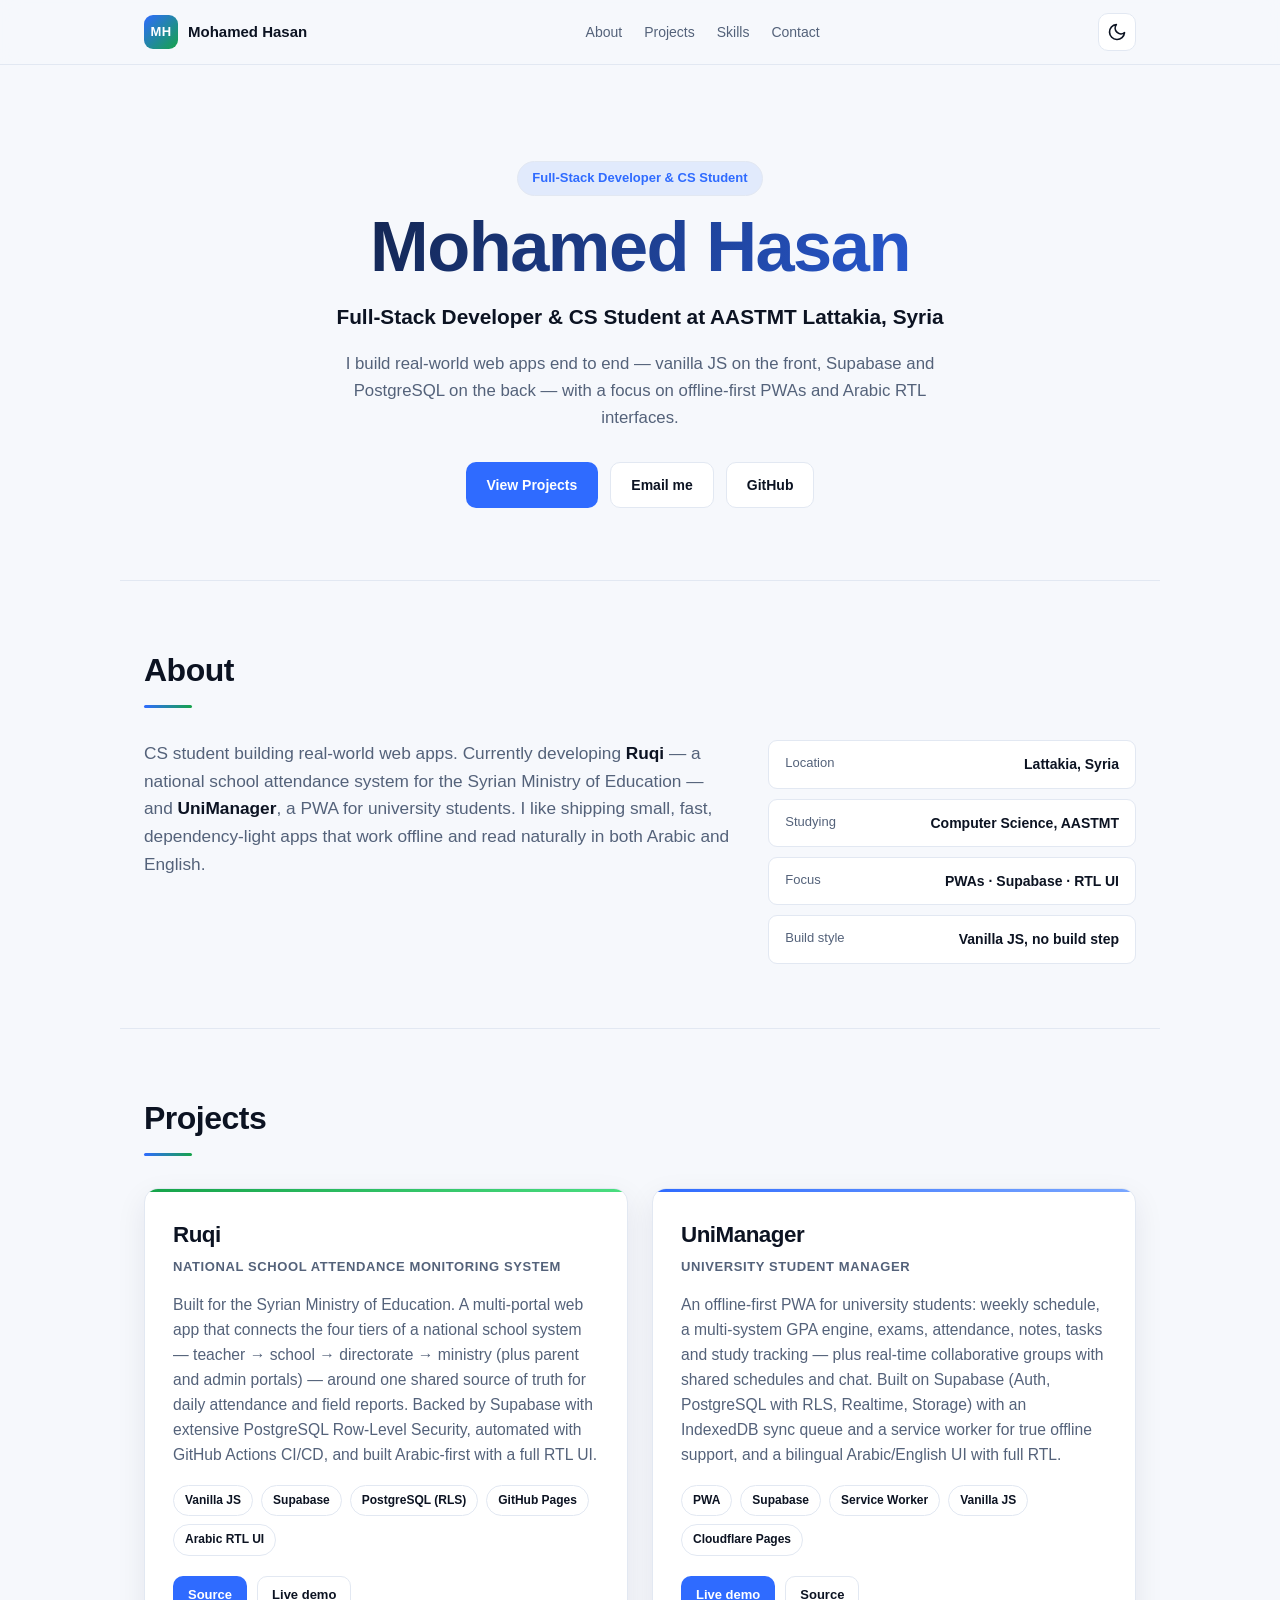
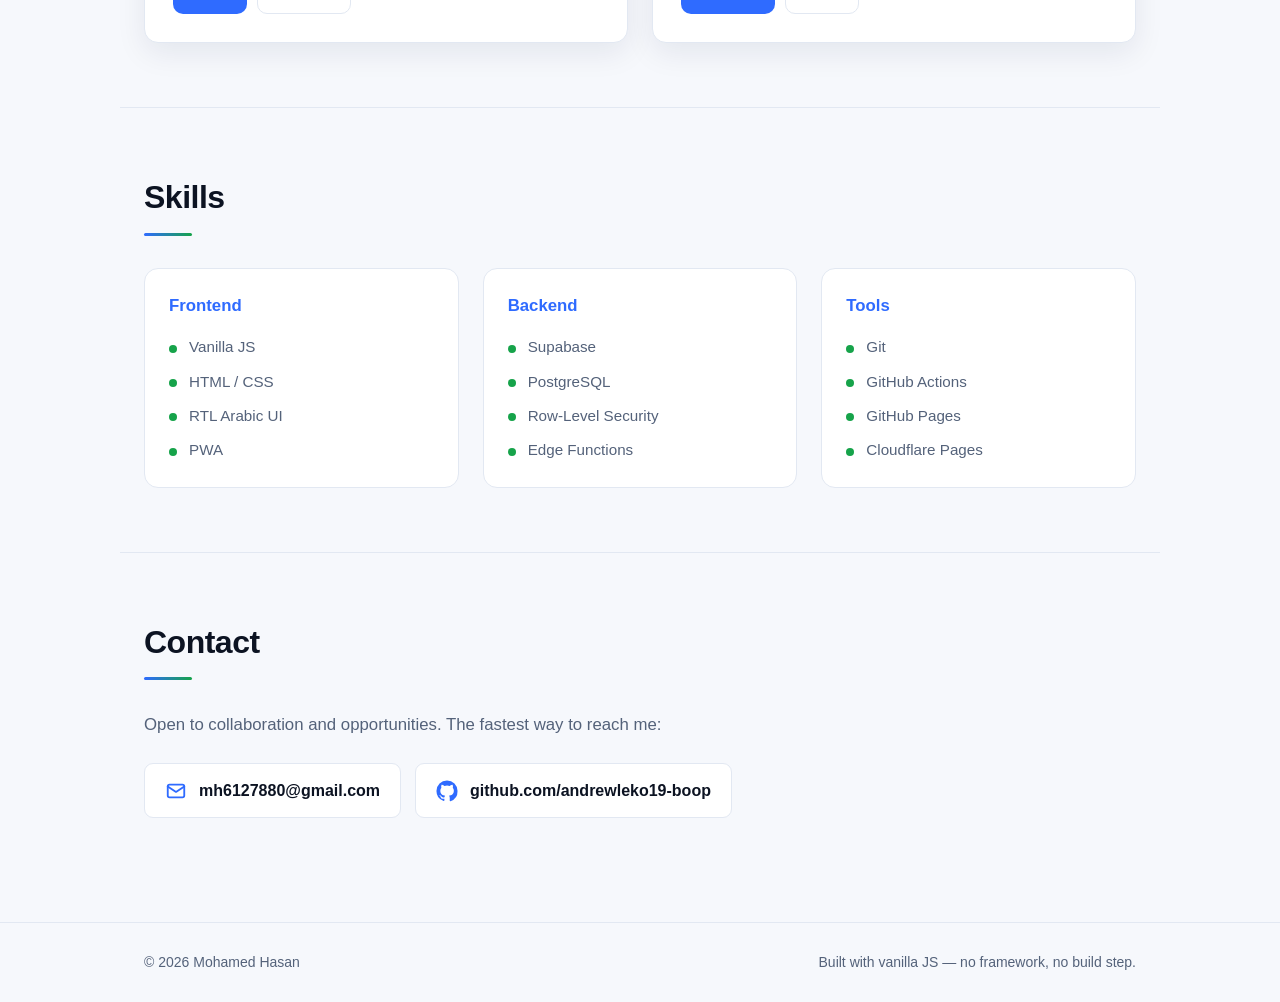
==== index.html @ 24037919 "feat: real portfolio" ====
<!DOCTYPE html>
<html lang="en">
<head>
  <meta charset="UTF-8">
  <meta name="viewport" content="width=device-width, initial-scale=1.0">
  <title>Mohamed Hasan — Full-Stack Developer</title>
  <meta name="description" content="Mohamed Hasan — Full-Stack Developer & CS Student at AASTMT Lattakia, Syria. Building real-world web apps: Ruqi (national school attendance system) and UniManager (a PWA for university students).">
  <meta name="author" content="Mohamed Hasan">

  <!-- Open Graph -->
  <meta property="og:type" content="website">
  <meta property="og:title" content="Mohamed Hasan — Full-Stack Developer">
  <meta property="og:description" content="CS student building real-world web apps with vanilla JS, Supabase, and PostgreSQL.">

  <link rel="icon" href="favicon.svg" type="image/svg+xml">
  <link rel="stylesheet" href="styles.css">
</head>
<body>
  <a class="skip-link" href="#main">Skip to content</a>

  <header class="site-header" id="top">
    <nav class="nav container" aria-label="Primary">
      <a class="brand" href="#top">
        <span class="brand-mark" aria-hidden="true">MH</span>
        <span class="brand-name">Mohamed Hasan</span>
      </a>
      <ul class="nav-links">
        <li><a href="#about">About</a></li>
        <li><a href="#projects">Projects</a></li>
        <li><a href="#skills">Skills</a></li>
        <li><a href="#contact">Contact</a></li>
      </ul>
      <button class="theme-toggle" type="button" id="themeToggle" aria-label="Toggle color theme" aria-pressed="false">
        <svg class="icon-sun" width="20" height="20" viewBox="0 0 24 24" fill="none" stroke="currentColor" stroke-width="2" stroke-linecap="round" stroke-linejoin="round" aria-hidden="true">
          <circle cx="12" cy="12" r="4"></circle>
          <path d="M12 2v2M12 20v2M4.9 4.9l1.4 1.4M17.7 17.7l1.4 1.4M2 12h2M20 12h2M4.9 19.1l1.4-1.4M17.7 6.3l1.4-1.4"></path>
        </svg>
        <svg class="icon-moon" width="20" height="20" viewBox="0 0 24 24" fill="none" stroke="currentColor" stroke-width="2" stroke-linecap="round" stroke-linejoin="round" aria-hidden="true">
          <path d="M21 12.8A9 9 0 1 1 11.2 3a7 7 0 0 0 9.8 9.8z"></path>
        </svg>
      </button>
    </nav>
  </header>

  <main id="main">
    <!-- Hero -->
    <section class="hero container" aria-labelledby="hero-title">
      <p class="hero-eyebrow reveal">Full-Stack Developer &amp; CS Student</p>
      <h1 class="hero-title reveal" id="hero-title">Mohamed Hasan</h1>
      <p class="hero-subtitle reveal">Full-Stack Developer &amp; CS Student at AASTMT Lattakia, Syria</p>
      <p class="hero-tagline reveal">I build real-world web apps end to end — vanilla JS on the front, Supabase and
        PostgreSQL on the back — with a focus on offline-first PWAs and Arabic RTL interfaces.</p>
      <div class="hero-actions reveal">
        <a class="btn btn-primary" href="#projects">View Projects</a>
        <a class="btn btn-ghost" href="mailto:mh6127880@gmail.com">Email me</a>
        <a class="btn btn-ghost" href="https://github.com/andrewleko19-boop" target="_blank" rel="noopener">GitHub</a>
      </div>
    </section>

    <!-- About -->
    <section class="section container" id="about" aria-labelledby="about-title">
      <h2 class="section-title reveal" id="about-title">About</h2>
      <div class="about-grid">
        <p class="about-text reveal">
          CS student building real-world web apps. Currently developing <strong>Ruqi</strong> — a
          national school attendance system for the Syrian Ministry of Education — and
          <strong>UniManager</strong>, a PWA for university students. I like shipping small, fast,
          dependency-light apps that work offline and read naturally in both Arabic and English.
        </p>
        <ul class="about-facts reveal">
          <li><span class="fact-label">Location</span><span class="fact-value">Lattakia, Syria</span></li>
          <li><span class="fact-label">Studying</span><span class="fact-value">Computer Science, AASTMT</span></li>
          <li><span class="fact-label">Focus</span><span class="fact-value">PWAs · Supabase · RTL UI</span></li>
          <li><span class="fact-label">Build style</span><span class="fact-value">Vanilla JS, no build step</span></li>
        </ul>
      </div>
    </section>

    <!-- Projects -->
    <section class="section container" id="projects" aria-labelledby="projects-title">
      <h2 class="section-title reveal" id="projects-title">Projects</h2>
      <div class="projects">

        <article class="project-card project-card--ruqi reveal">
          <div class="project-head">
            <h3 class="project-name">Ruqi</h3>
            <span class="project-kicker">National School Attendance Monitoring System</span>
          </div>
          <p class="project-desc">
            Built for the Syrian Ministry of Education. A multi-portal web app that connects the four
            tiers of a national school system — teacher → school → directorate → ministry (plus parent
            and admin portals) — around one shared source of truth for daily attendance and field
            reports. Backed by Supabase with extensive PostgreSQL Row-Level Security, automated with
            GitHub Actions CI/CD, and built Arabic-first with a full RTL UI.
          </p>
          <ul class="tags">
            <li>Vanilla JS</li>
            <li>Supabase</li>
            <li>PostgreSQL (RLS)</li>
            <li>GitHub Pages</li>
            <li>Arabic RTL UI</li>
          </ul>
          <div class="project-links">
            <a class="btn btn-small btn-primary" href="https://github.com/andrewleko19-boop/nsams" target="_blank" rel="noopener">Source</a>
            <a class="btn btn-small btn-ghost" href="https://andrewleko19-boop.github.io/nsams/" target="_blank" rel="noopener">Live demo</a>
          </div>
        </article>

        <article class="project-card project-card--uni reveal">
          <div class="project-head">
            <h3 class="project-name">UniManager</h3>
            <span class="project-kicker">University Student Manager</span>
          </div>
          <p class="project-desc">
            An offline-first PWA for university students: weekly schedule, a multi-system GPA engine,
            exams, attendance, notes, tasks and study tracking — plus real-time collaborative groups
            with shared schedules and chat. Built on Supabase (Auth, PostgreSQL with RLS, Realtime,
            Storage) with an IndexedDB sync queue and a service worker for true offline support, and a
            bilingual Arabic/English UI with full RTL.
          </p>
          <ul class="tags">
            <li>PWA</li>
            <li>Supabase</li>
            <li>Service Worker</li>
            <li>Vanilla JS</li>
            <li>Cloudflare Pages</li>
          </ul>
          <div class="project-links">
            <a class="btn btn-small btn-primary" href="https://unimanager-sy.pages.dev" target="_blank" rel="noopener">Live demo</a>
            <a class="btn btn-small btn-ghost" href="https://github.com/andrewleko19-boop/unimanager" target="_blank" rel="noopener">Source</a>
          </div>
        </article>

      </div>
    </section>

    <!-- Skills -->
    <section class="section container" id="skills" aria-labelledby="skills-title">
      <h2 class="section-title reveal" id="skills-title">Skills</h2>
      <div class="skills">
        <div class="skill-group reveal">
          <h3 class="skill-title">Frontend</h3>
          <ul class="skill-list">
            <li>Vanilla JS</li>
            <li>HTML / CSS</li>
            <li>RTL Arabic UI</li>
            <li>PWA</li>
          </ul>
        </div>
        <div class="skill-group reveal">
          <h3 class="skill-title">Backend</h3>
          <ul class="skill-list">
            <li>Supabase</li>
            <li>PostgreSQL</li>
            <li>Row-Level Security</li>
            <li>Edge Functions</li>
          </ul>
        </div>
        <div class="skill-group reveal">
          <h3 class="skill-title">Tools</h3>
          <ul class="skill-list">
            <li>Git</li>
            <li>GitHub Actions</li>
            <li>GitHub Pages</li>
            <li>Cloudflare Pages</li>
          </ul>
        </div>
      </div>
    </section>

    <!-- Contact -->
    <section class="section container" id="contact" aria-labelledby="contact-title">
      <h2 class="section-title reveal" id="contact-title">Contact</h2>
      <p class="contact-lead reveal">Open to collaboration and opportunities. The fastest way to reach me:</p>
      <div class="contact-links reveal">
        <a class="contact-link" href="mailto:mh6127880@gmail.com">
          <svg width="22" height="22" viewBox="0 0 24 24" fill="none" stroke="currentColor" stroke-width="2" stroke-linecap="round" stroke-linejoin="round" aria-hidden="true">
            <rect x="3" y="5" width="18" height="14" rx="2"></rect>
            <path d="m3 7 9 6 9-6"></path>
          </svg>
          <span>mh6127880@gmail.com</span>
        </a>
        <a class="contact-link" href="https://github.com/andrewleko19-boop" target="_blank" rel="noopener">
          <svg width="22" height="22" viewBox="0 0 24 24" fill="currentColor" aria-hidden="true">
            <path d="M12 .5A11.5 11.5 0 0 0 .5 12a11.5 11.5 0 0 0 7.86 10.92c.58.1.79-.25.79-.56v-2c-3.2.7-3.88-1.37-3.88-1.37-.53-1.34-1.3-1.7-1.3-1.7-1.06-.72.08-.71.08-.71 1.17.08 1.79 1.2 1.79 1.2 1.04 1.79 2.73 1.27 3.4.97.1-.76.41-1.27.74-1.56-2.56-.29-5.26-1.28-5.26-5.7 0-1.26.45-2.29 1.19-3.1-.12-.29-.52-1.46.11-3.05 0 0 .97-.31 3.18 1.18a11 11 0 0 1 5.79 0c2.2-1.49 3.17-1.18 3.17-1.18.63 1.59.23 2.76.11 3.05.74.81 1.19 1.84 1.19 3.1 0 4.43-2.7 5.41-5.27 5.69.42.36.8 1.08.8 2.18v3.23c0 .31.21.67.8.56A11.5 11.5 0 0 0 23.5 12 11.5 11.5 0 0 0 12 .5z"></path>
          </svg>
          <span>github.com/andrewleko19-boop</span>
        </a>
      </div>
    </section>
  </main>

  <footer class="site-footer">
    <div class="container footer-inner">
      <span>&copy; <span id="year">2026</span> Mohamed Hasan</span>
      <span class="footer-note">Built with vanilla JS — no framework, no build step.</span>
    </div>
  </footer>

  <script src="script.js"></script>
</body>
</html>
---- styles.css ----
/* ===== Design tokens ===== */
:root {
  --bg: #0a0e17;
  --bg-elev: #111726;
  --bg-card: #131a2b;
  --border: #1f2a40;
  --text: #e7ecf5;
  --text-dim: #9aa6bd;
  --accent: #4f8cff;        /* UniManager blue */
  --accent-2: #22c55e;      /* Ruqi green */
  --accent-soft: rgba(79, 140, 255, 0.14);
  --radius: 14px;
  --radius-sm: 9px;
  --maxw: 1040px;
  --shadow: 0 10px 30px rgba(0, 0, 0, 0.35);
  --transition: 0.25s ease;
}

:root[data-theme="light"] {
  --bg: #f6f8fc;
  --bg-elev: #ffffff;
  --bg-card: #ffffff;
  --border: #e2e8f2;
  --text: #0c1322;
  --text-dim: #54627a;
  --accent: #2f6bff;
  --accent-2: #16a34a;
  --accent-soft: rgba(47, 107, 255, 0.1);
  --shadow: 0 10px 30px rgba(15, 30, 60, 0.08);
}

/* ===== Base ===== */
* { box-sizing: border-box; }

html { scroll-behavior: smooth; }

body {
  margin: 0;
  background: var(--bg);
  color: var(--text);
  font-family: "Inter", -apple-system, BlinkMacSystemFont, "Segoe UI", Roboto, Helvetica, Arial, sans-serif;
  line-height: 1.6;
  -webkit-font-smoothing: antialiased;
  transition: background var(--transition), color var(--transition);
}

@media (prefers-reduced-motion: reduce) {
  html { scroll-behavior: auto; }
  * { transition: none !important; animation: none !important; }
}

a { color: var(--accent); text-decoration: none; }
a:hover { text-decoration: underline; }

.container { width: 100%; max-width: var(--maxw); margin: 0 auto; padding: 0 24px; }

.skip-link {
  position: absolute;
  left: -999px;
  top: 0;
  background: var(--accent);
  color: #fff;
  padding: 10px 16px;
  border-radius: 0 0 var(--radius-sm) 0;
  z-index: 100;
}
.skip-link:focus { left: 0; }

:focus-visible { outline: 2px solid var(--accent); outline-offset: 3px; border-radius: 4px; }

/* ===== Header / nav ===== */
.site-header {
  position: sticky;
  top: 0;
  z-index: 50;
  backdrop-filter: blur(10px);
  background: color-mix(in srgb, var(--bg) 82%, transparent);
  border-bottom: 1px solid var(--border);
}

.nav { display: flex; align-items: center; justify-content: space-between; height: 64px; gap: 16px; }

.brand { display: inline-flex; align-items: center; gap: 10px; color: var(--text); font-weight: 700; }
.brand:hover { text-decoration: none; }
.brand-mark {
  display: grid;
  place-items: center;
  width: 34px;
  height: 34px;
  border-radius: 9px;
  font-size: 13px;
  font-weight: 800;
  letter-spacing: 0.5px;
  color: #fff;
  background: linear-gradient(135deg, var(--accent), var(--accent-2));
}
.brand-name { font-size: 15px; }

.nav-links { display: flex; gap: 22px; list-style: none; margin: 0; padding: 0; }
.nav-links a { color: var(--text-dim); font-size: 14px; font-weight: 500; }
.nav-links a:hover { color: var(--text); text-decoration: none; }

.theme-toggle {
  display: grid;
  place-items: center;
  width: 38px;
  height: 38px;
  border: 1px solid var(--border);
  border-radius: 10px;
  background: var(--bg-elev);
  color: var(--text);
  cursor: pointer;
  transition: border-color var(--transition), background var(--transition);
}
.theme-toggle:hover { border-color: var(--accent); }
.theme-toggle .icon-moon { display: none; }
:root[data-theme="light"] .theme-toggle .icon-sun { display: none; }
:root[data-theme="light"] .theme-toggle .icon-moon { display: block; }

/* ===== Hero ===== */
.hero { padding: 96px 24px 72px; text-align: center; }
.hero-eyebrow {
  display: inline-block;
  margin: 0 0 14px;
  padding: 6px 14px;
  font-size: 13px;
  font-weight: 600;
  color: var(--accent);
  background: var(--accent-soft);
  border: 1px solid var(--border);
  border-radius: 999px;
}
.hero-title {
  margin: 0;
  font-size: clamp(2.6rem, 7vw, 4.4rem);
  line-height: 1.05;
  letter-spacing: -1.5px;
  background: linear-gradient(120deg, var(--text), var(--accent));
  -webkit-background-clip: text;
  background-clip: text;
  color: transparent;
}
.hero-subtitle { margin: 16px 0 0; font-size: clamp(1.05rem, 2.4vw, 1.3rem); color: var(--text); font-weight: 600; }
.hero-tagline { margin: 18px auto 0; max-width: 620px; color: var(--text-dim); font-size: 1.05rem; }
.hero-actions { display: flex; flex-wrap: wrap; gap: 12px; justify-content: center; margin-top: 30px; }

/* ===== Buttons ===== */
.btn {
  display: inline-flex;
  align-items: center;
  justify-content: center;
  padding: 11px 20px;
  border-radius: 10px;
  font-size: 14px;
  font-weight: 600;
  border: 1px solid transparent;
  cursor: pointer;
  transition: transform var(--transition), background var(--transition), border-color var(--transition);
}
.btn:hover { text-decoration: none; transform: translateY(-2px); }
.btn-primary { background: var(--accent); color: #fff; }
.btn-primary:hover { background: color-mix(in srgb, var(--accent) 88%, #fff); }
.btn-ghost { background: var(--bg-elev); color: var(--text); border-color: var(--border); }
.btn-ghost:hover { border-color: var(--accent); }
.btn-small { padding: 8px 14px; font-size: 13px; }

/* ===== Sections ===== */
.section { padding: 64px 24px; border-top: 1px solid var(--border); }
.section-title {
  font-size: clamp(1.5rem, 3.5vw, 2rem);
  margin: 0 0 32px;
  letter-spacing: -0.5px;
  position: relative;
  padding-bottom: 12px;
}
.section-title::after {
  content: "";
  position: absolute;
  left: 0;
  bottom: 0;
  width: 48px;
  height: 3px;
  border-radius: 3px;
  background: linear-gradient(90deg, var(--accent), var(--accent-2));
}

/* ===== About ===== */
.about-grid { display: grid; grid-template-columns: 1.6fr 1fr; gap: 36px; align-items: start; }
.about-text { margin: 0; font-size: 1.08rem; color: var(--text-dim); }
.about-text strong { color: var(--text); }
.about-facts { list-style: none; margin: 0; padding: 0; display: grid; gap: 10px; }
.about-facts li {
  display: flex;
  justify-content: space-between;
  gap: 16px;
  padding: 12px 16px;
  background: var(--bg-card);
  border: 1px solid var(--border);
  border-radius: var(--radius-sm);
}
.fact-label { color: var(--text-dim); font-size: 13px; }
.fact-value { color: var(--text); font-weight: 600; font-size: 14px; text-align: right; }

/* ===== Projects ===== */
.projects { display: grid; grid-template-columns: repeat(2, 1fr); gap: 24px; }
.project-card {
  position: relative;
  display: flex;
  flex-direction: column;
  padding: 28px;
  background: var(--bg-card);
  border: 1px solid var(--border);
  border-radius: var(--radius);
  box-shadow: var(--shadow);
  overflow: hidden;
  transition: transform var(--transition), border-color var(--transition);
}
.project-card::before {
  content: "";
  position: absolute;
  inset: 0 0 auto 0;
  height: 3px;
}
.project-card--ruqi::before { background: linear-gradient(90deg, var(--accent-2), #4ade80); }
.project-card--uni::before { background: linear-gradient(90deg, var(--accent), #7aa7ff); }
.project-card:hover { transform: translateY(-4px); border-color: color-mix(in srgb, var(--accent) 40%, var(--border)); }

.project-head { margin-bottom: 14px; }
.project-name { margin: 0; font-size: 1.4rem; letter-spacing: -0.5px; }
.project-kicker { display: block; margin-top: 4px; font-size: 13px; color: var(--text-dim); font-weight: 600; text-transform: uppercase; letter-spacing: 0.6px; }
.project-desc { margin: 0 0 18px; color: var(--text-dim); font-size: 0.98rem; flex: 1; }

.tags { display: flex; flex-wrap: wrap; gap: 8px; list-style: none; margin: 0 0 20px; padding: 0; }
.tags li {
  font-size: 12px;
  font-weight: 600;
  padding: 5px 11px;
  border-radius: 999px;
  color: var(--text);
  background: var(--bg-elev);
  border: 1px solid var(--border);
}

.project-links { display: flex; gap: 10px; }

/* ===== Skills ===== */
.skills { display: grid; grid-template-columns: repeat(3, 1fr); gap: 24px; }
.skill-group {
  padding: 24px;
  background: var(--bg-card);
  border: 1px solid var(--border);
  border-radius: var(--radius);
}
.skill-title { margin: 0 0 16px; font-size: 1.05rem; color: var(--accent); }
.skill-list { list-style: none; margin: 0; padding: 0; display: grid; gap: 10px; }
.skill-list li {
  position: relative;
  padding-left: 20px;
  color: var(--text-dim);
  font-size: 0.95rem;
}
.skill-list li::before {
  content: "";
  position: absolute;
  left: 0;
  top: 0.6em;
  width: 8px;
  height: 8px;
  border-radius: 50%;
  background: var(--accent-2);
}

/* ===== Contact ===== */
.contact-lead { margin: 0 0 24px; color: var(--text-dim); font-size: 1.05rem; }
.contact-links { display: flex; flex-wrap: wrap; gap: 14px; }
.contact-link {
  display: inline-flex;
  align-items: center;
  gap: 12px;
  padding: 14px 20px;
  background: var(--bg-card);
  border: 1px solid var(--border);
  border-radius: var(--radius-sm);
  color: var(--text);
  font-weight: 600;
  transition: transform var(--transition), border-color var(--transition);
}
.contact-link:hover { text-decoration: none; transform: translateY(-2px); border-color: var(--accent); }
.contact-link svg { color: var(--accent); flex-shrink: 0; }

/* ===== Footer ===== */
.site-footer { border-top: 1px solid var(--border); padding: 28px 24px; margin-top: 40px; }
.footer-inner { display: flex; flex-wrap: wrap; justify-content: space-between; gap: 10px; color: var(--text-dim); font-size: 14px; }

/* ===== Reveal animation ===== */
.reveal { opacity: 0; transform: translateY(16px); transition: opacity 0.6s ease, transform 0.6s ease; }
.reveal.is-visible { opacity: 1; transform: none; }

/* ===== Responsive ===== */
@media (max-width: 820px) {
  .about-grid { grid-template-columns: 1fr; gap: 24px; }
  .projects { grid-template-columns: 1fr; }
  .skills { grid-template-columns: 1fr; }
}

@media (max-width: 560px) {
  .nav-links { display: none; }
  .hero { padding-top: 72px; }
}
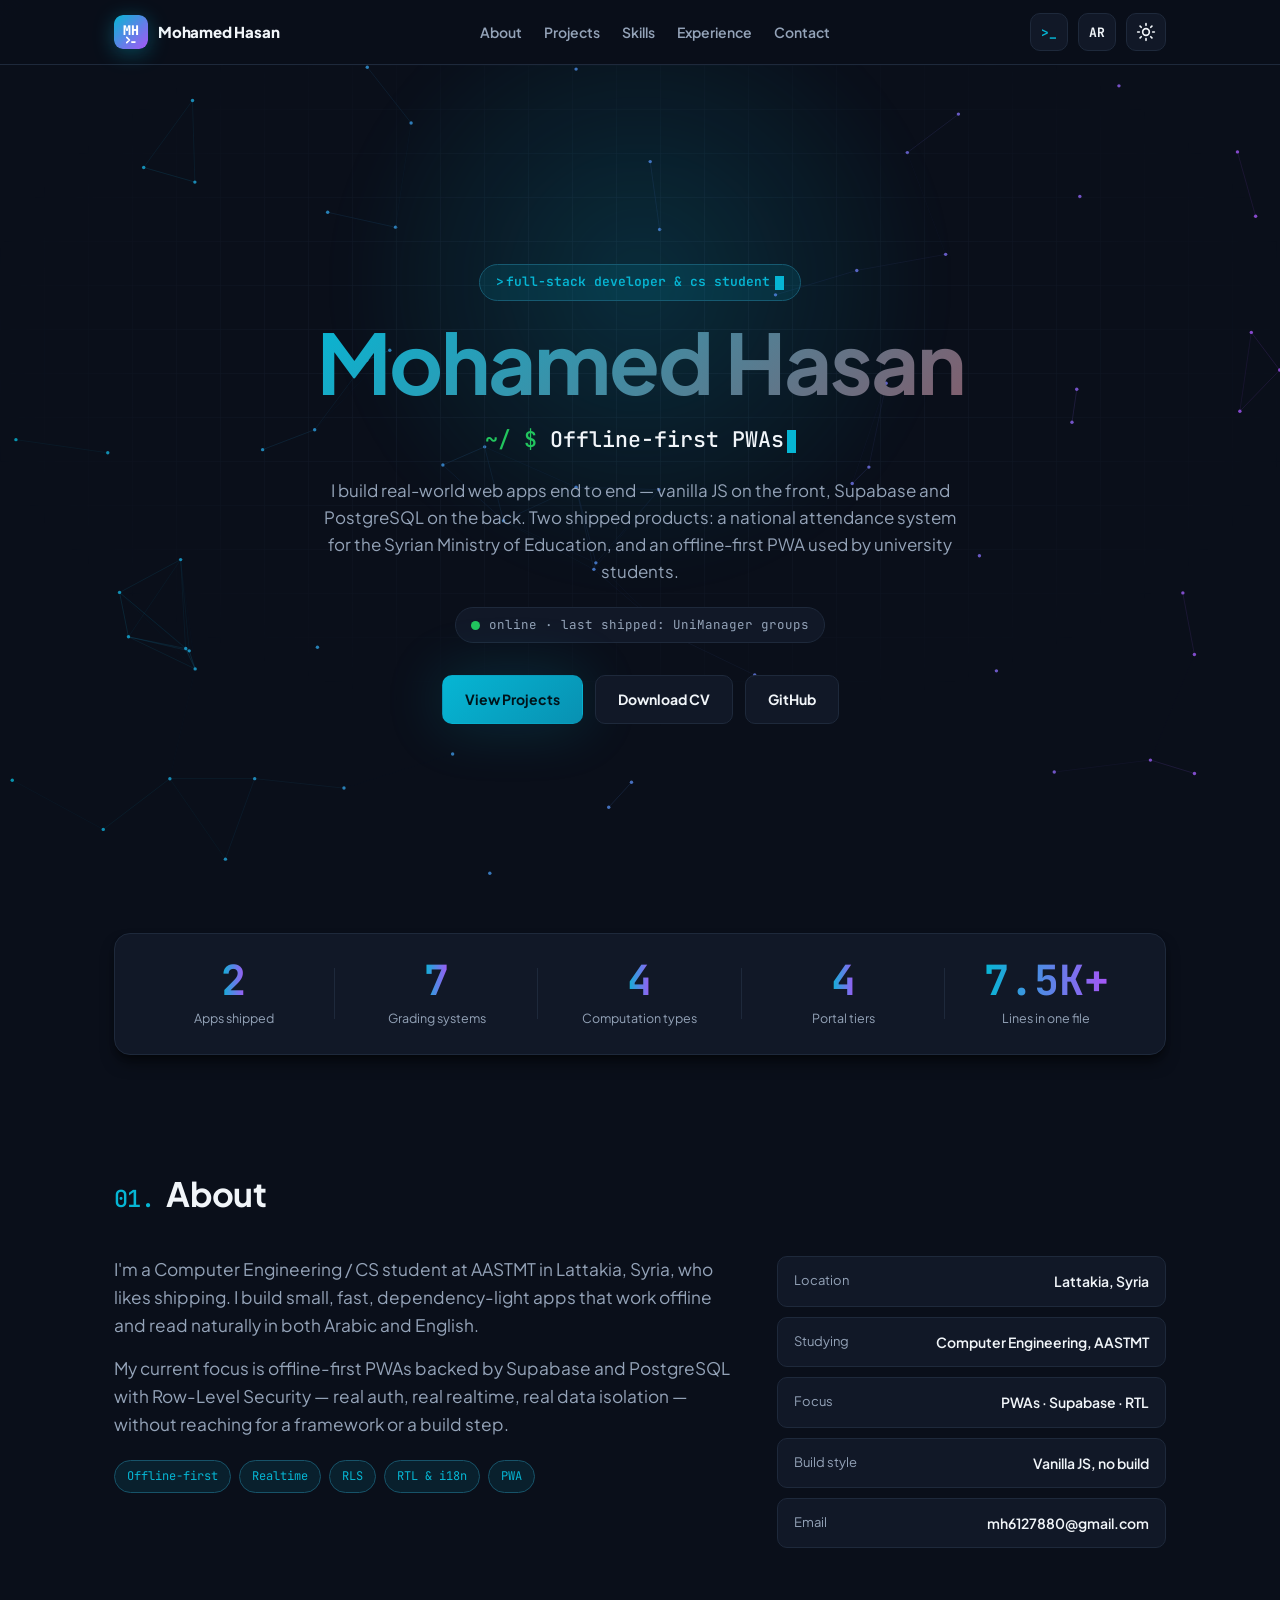
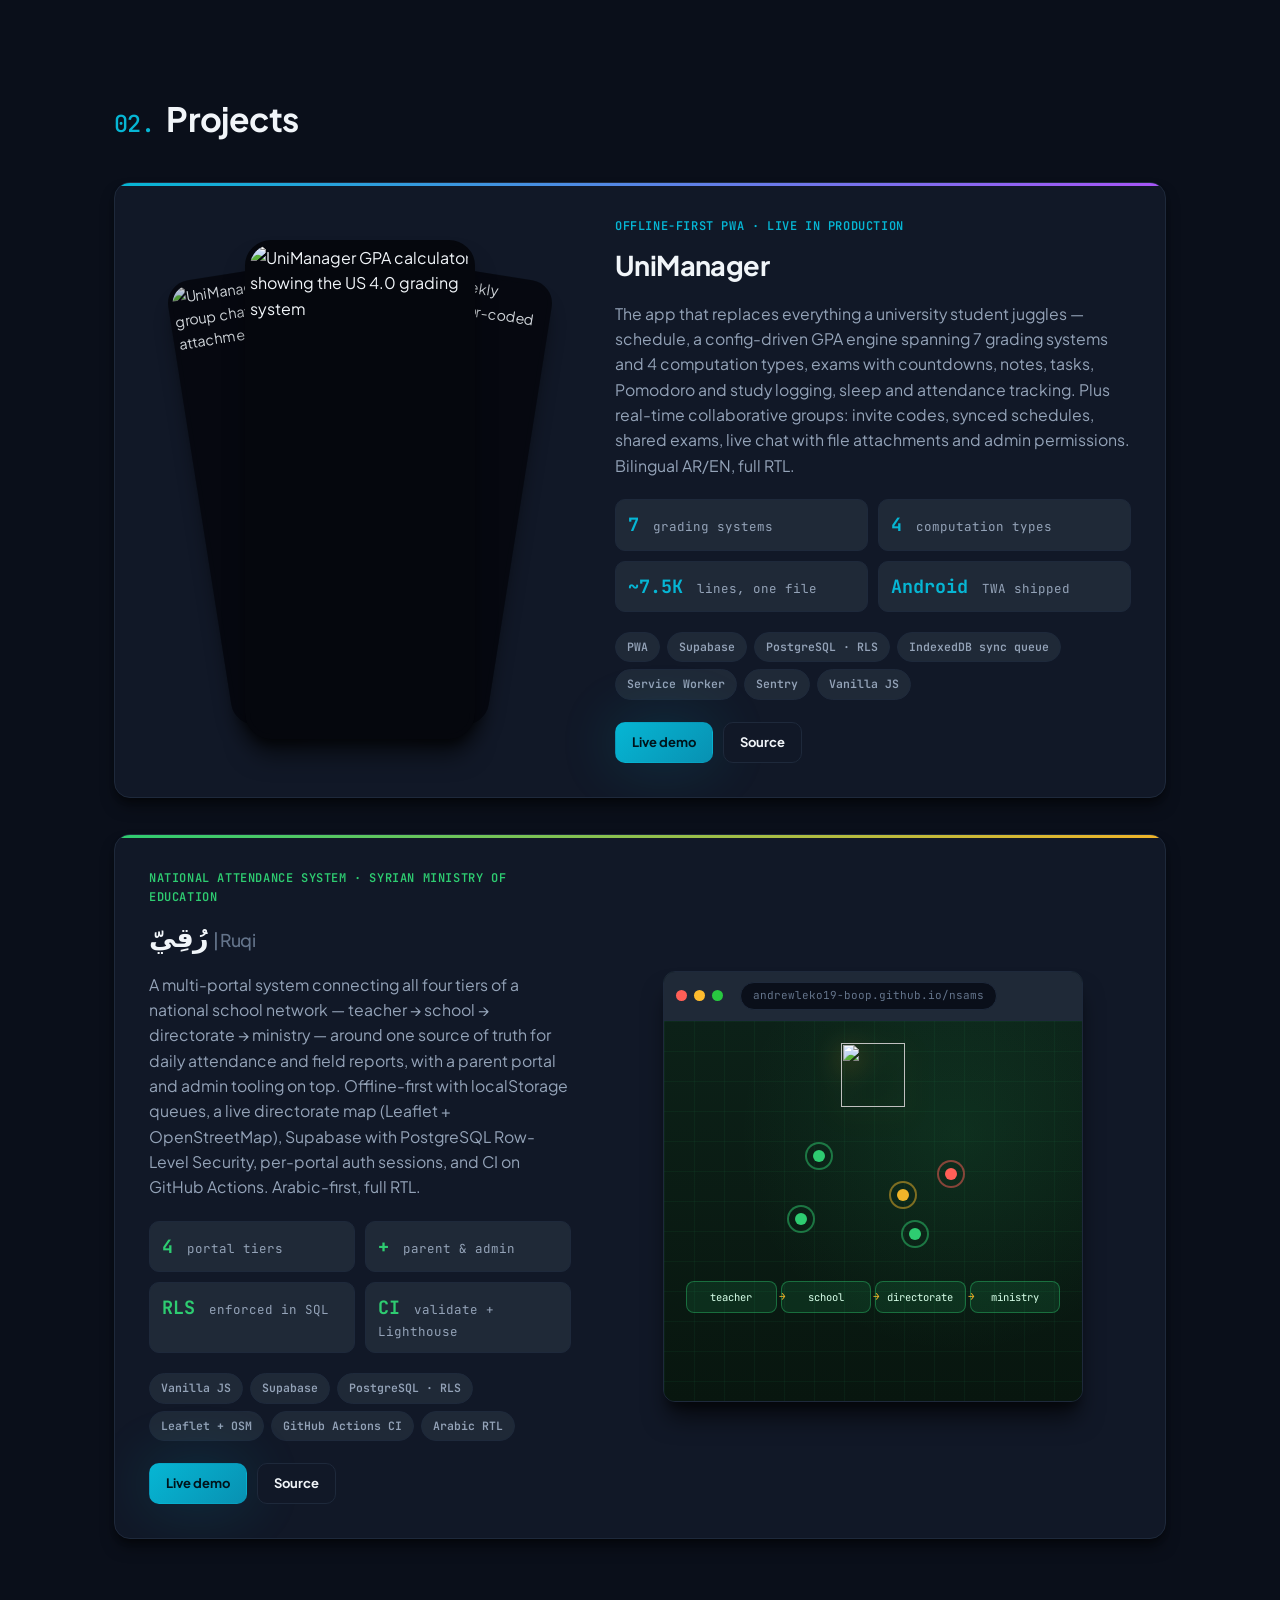
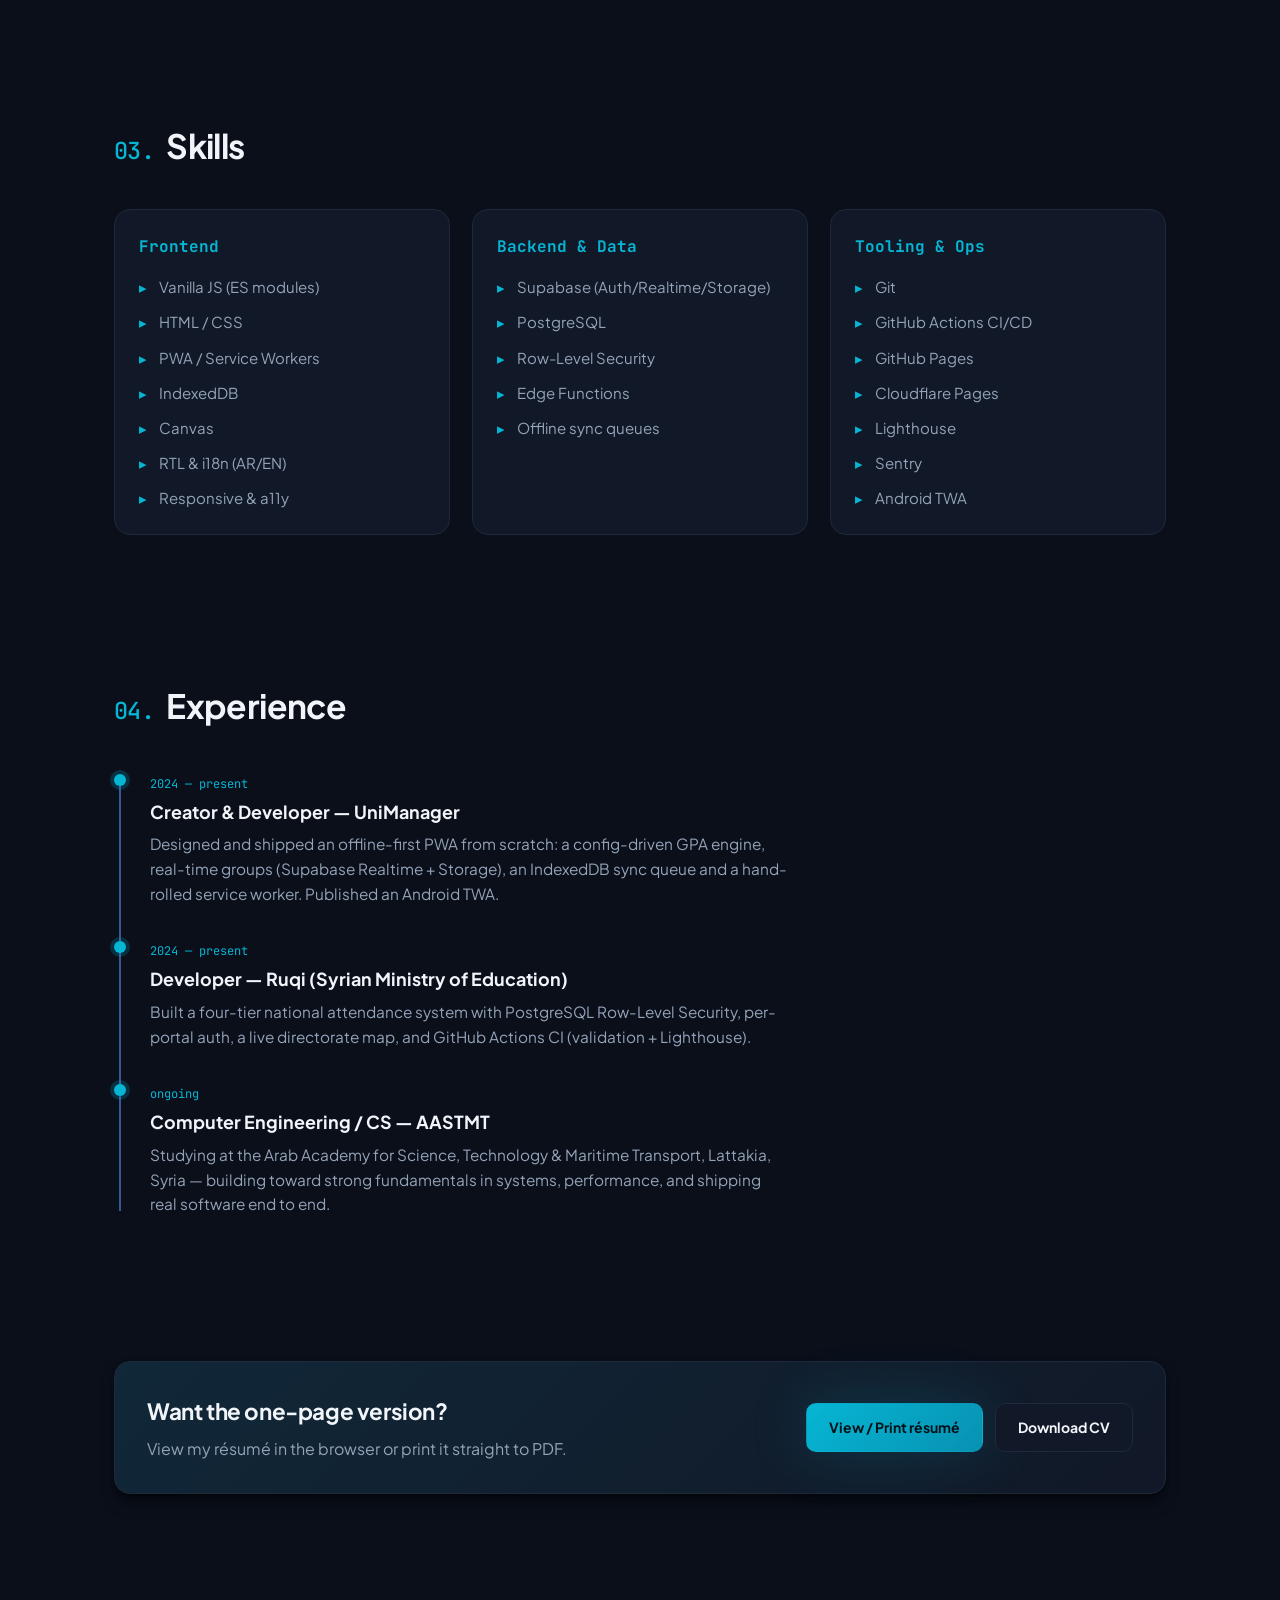
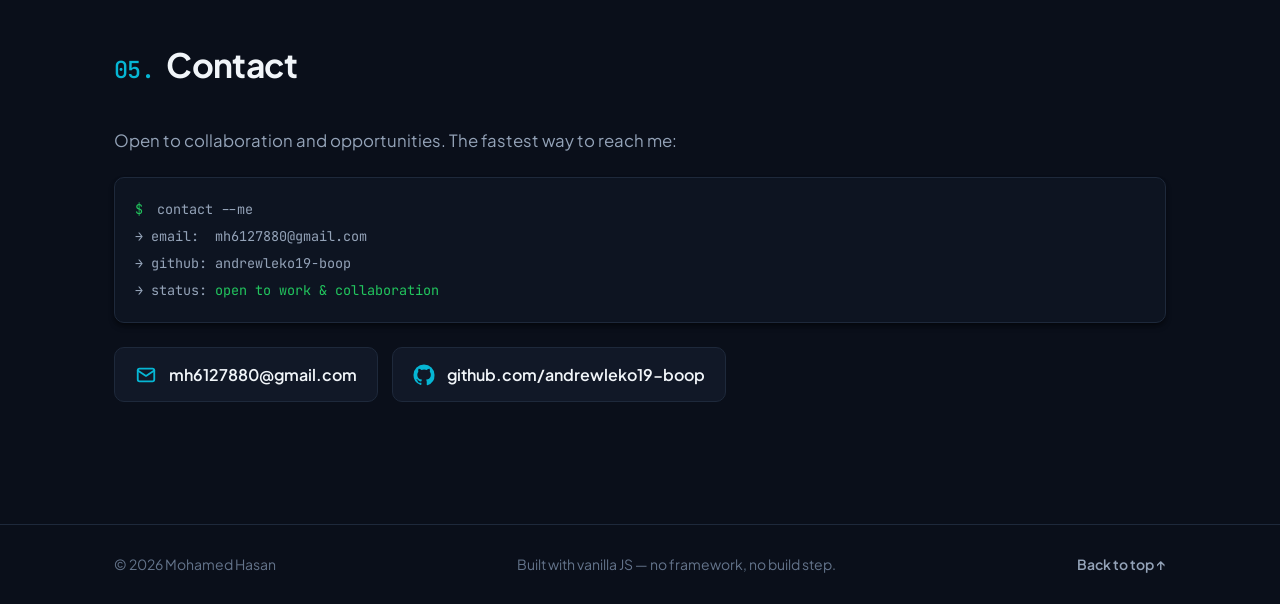
==== commit ea3f0650: "Add files via upload" ====
--- a/index.html
+++ b/index.html
@@ -1,182 +1,366 @@
 <!DOCTYPE html>
-<html lang="en">
+<html lang="en" dir="ltr" data-theme="dark">
 <head>
   <meta charset="UTF-8">
   <meta name="viewport" content="width=device-width, initial-scale=1.0">
   <title>Mohamed Hasan — Full-Stack Developer</title>
-  <meta name="description" content="Mohamed Hasan — Full-Stack Developer & CS Student at AASTMT Lattakia, Syria. Building real-world web apps: Ruqi (national school attendance system) and UniManager (a PWA for university students).">
+  <meta name="description" content="Mohamed Hasan — Full-Stack Developer & CS student at AASTMT, Lattakia, Syria. Builds offline-first PWAs with vanilla JS, Supabase & PostgreSQL: UniManager and Ruqi (national school attendance for the Syrian Ministry of Education).">
   <meta name="author" content="Mohamed Hasan">
+  <meta name="keywords" content="Mohamed Hasan, Full-Stack Developer, Vanilla JS, Supabase, PostgreSQL, PWA, Offline-first, Syria, AASTMT, UniManager, Ruqi, NSAMS">
+  <meta name="theme-color" content="#0a0f1a">
+  <link rel="canonical" href="https://andrewleko19-boop.github.io/portfolio/">
 
   <!-- Open Graph -->
   <meta property="og:type" content="website">
+  <meta property="og:url" content="https://andrewleko19-boop.github.io/portfolio/">
   <meta property="og:title" content="Mohamed Hasan — Full-Stack Developer">
-  <meta property="og:description" content="CS student building real-world web apps with vanilla JS, Supabase, and PostgreSQL.">
+  <meta property="og:description" content="CS student shipping real-world web apps with vanilla JS, Supabase & PostgreSQL. Offline-first PWAs, Arabic RTL, no build step.">
+  <meta property="og:image" content="https://andrewleko19-boop.github.io/portfolio/assets/og-image.svg">
+  <meta property="og:image:width" content="1200">
+  <meta property="og:image:height" content="630">
+
+  <!-- Twitter -->
+  <meta name="twitter:card" content="summary_large_image">
+  <meta name="twitter:title" content="Mohamed Hasan — Full-Stack Developer">
+  <meta name="twitter:description" content="CS student shipping real-world web apps with vanilla JS, Supabase & PostgreSQL. Offline-first PWAs, Arabic RTL, no build step.">
+  <meta name="twitter:image" content="https://andrewleko19-boop.github.io/portfolio/assets/og-image.svg">
 
   <link rel="icon" href="favicon.svg" type="image/svg+xml">
+  <link rel="apple-touch-icon" href="favicon.svg">
+
+  <script type="application/ld+json">
+  {
+    "@context": "https://schema.org",
+    "@type": "Person",
+    "name": "Mohamed Hasan",
+    "jobTitle": "Full-Stack Developer",
+    "url": "https://andrewleko19-boop.github.io/portfolio/",
+    "email": "mailto:mh6127880@gmail.com",
+    "address": { "@type": "PostalAddress", "addressLocality": "Lattakia", "addressCountry": "SY" },
+    "alumniOf": { "@type": "CollegeOrUniversity", "name": "AASTMT — Arab Academy for Science, Technology & Maritime Transport" },
+    "knowsAbout": ["Vanilla JavaScript", "Supabase", "PostgreSQL", "Row-Level Security", "Progressive Web Apps", "Offline-first", "Arabic RTL UI"],
+    "sameAs": ["https://github.com/andrewleko19-boop"]
+  }
+  </script>
+
+  <link rel="preconnect" href="https://fonts.googleapis.com">
+  <link rel="preconnect" href="https://fonts.gstatic.com" crossorigin>
+  <link rel="stylesheet" href="https://fonts.googleapis.com/css2?family=Plus+Jakarta+Sans:wght@400;500;600;700;800&family=JetBrains+Mono:wght@400;500;700&family=Cairo:wght@400;600;700;800&display=swap">
   <link rel="stylesheet" href="styles.css">
 </head>
 <body>
-  <a class="skip-link" href="#main">Skip to content</a>
+  <a class="skip-link" href="#main" data-i18n="a11y.skip">Skip to content</a>
+  <div class="spotlight" aria-hidden="true"></div>
 
   <header class="site-header" id="top">
     <nav class="nav container" aria-label="Primary">
-      <a class="brand" href="#top">
-        <span class="brand-mark" aria-hidden="true">MH</span>
+      <a class="brand" href="#top" aria-label="Mohamed Hasan — home">
+        <span class="brand-mark" aria-hidden="true">
+          <svg viewBox="0 0 64 64" width="34" height="34">
+            <defs>
+              <linearGradient id="b-grad" x1="0" y1="0" x2="1" y2="1">
+                <stop offset="0" stop-color="#06b6d4"/><stop offset="1" stop-color="#a855f7"/>
+              </linearGradient>
+            </defs>
+            <rect width="64" height="64" rx="15" fill="url(#b-grad)"/>
+            <text x="32" y="29" font-family="'JetBrains Mono',monospace" font-size="25" font-weight="800" fill="#fff" text-anchor="middle" dominant-baseline="central" letter-spacing="-0.5">MH</text>
+            <path d="M24 42 L29 47 L24 52" stroke="#fff" stroke-width="3" stroke-linecap="round" stroke-linejoin="round" fill="none"/>
+            <rect x="32" y="49.5" width="9" height="3" rx="1.5" fill="#fff"/>
+          </svg>
+        </span>
         <span class="brand-name">Mohamed Hasan</span>
       </a>
-      <ul class="nav-links">
-        <li><a href="#about">About</a></li>
-        <li><a href="#projects">Projects</a></li>
-        <li><a href="#skills">Skills</a></li>
-        <li><a href="#contact">Contact</a></li>
+
+      <ul class="nav-links" id="navLinks">
+        <li><a href="#about" data-i18n="nav.about">About</a></li>
+        <li><a href="#projects" data-i18n="nav.projects">Projects</a></li>
+        <li><a href="#skills" data-i18n="nav.skills">Skills</a></li>
+        <li><a href="#experience" data-i18n="nav.experience">Experience</a></li>
+        <li><a href="#contact" data-i18n="nav.contact">Contact</a></li>
       </ul>
-      <button class="theme-toggle" type="button" id="themeToggle" aria-label="Toggle color theme" aria-pressed="false">
-        <svg class="icon-sun" width="20" height="20" viewBox="0 0 24 24" fill="none" stroke="currentColor" stroke-width="2" stroke-linecap="round" stroke-linejoin="round" aria-hidden="true">
-          <circle cx="12" cy="12" r="4"></circle>
-          <path d="M12 2v2M12 20v2M4.9 4.9l1.4 1.4M17.7 17.7l1.4 1.4M2 12h2M20 12h2M4.9 19.1l1.4-1.4M17.7 6.3l1.4-1.4"></path>
-        </svg>
-        <svg class="icon-moon" width="20" height="20" viewBox="0 0 24 24" fill="none" stroke="currentColor" stroke-width="2" stroke-linecap="round" stroke-linejoin="round" aria-hidden="true">
-          <path d="M21 12.8A9 9 0 1 1 11.2 3a7 7 0 0 0 9.8 9.8z"></path>
-        </svg>
-      </button>
+
+      <div class="nav-actions">
+        <button class="icon-btn term-trigger" type="button" id="termTrigger" data-i18n-aria="a11y.terminal" aria-label="Open command terminal (press /)">
+          <span class="term-glyph" aria-hidden="true">&gt;_</span>
+        </button>
+        <button class="icon-btn lang-toggle" type="button" id="langToggle" data-i18n-aria="a11y.lang" aria-label="Switch language">
+          <span id="langLabel">AR</span>
+        </button>
+        <button class="icon-btn theme-toggle" type="button" id="themeToggle" data-i18n-aria="a11y.theme" aria-label="Toggle color theme" aria-pressed="false">
+          <svg class="icon-sun" width="20" height="20" viewBox="0 0 24 24" fill="none" stroke="currentColor" stroke-width="2" stroke-linecap="round" stroke-linejoin="round" aria-hidden="true">
+            <circle cx="12" cy="12" r="4"></circle>
+            <path d="M12 2v2M12 20v2M4.9 4.9l1.4 1.4M17.7 17.7l1.4 1.4M2 12h2M20 12h2M4.9 19.1l1.4-1.4M17.7 6.3l1.4-1.4"></path>
+          </svg>
+          <svg class="icon-moon" width="20" height="20" viewBox="0 0 24 24" fill="none" stroke="currentColor" stroke-width="2" stroke-linecap="round" stroke-linejoin="round" aria-hidden="true">
+            <path d="M21 12.8A9 9 0 1 1 11.2 3a7 7 0 0 0 9.8 9.8z"></path>
+          </svg>
+        </button>
+        <button class="icon-btn nav-burger" type="button" id="navBurger" aria-label="Menu" aria-expanded="false" aria-controls="navLinks">
+          <svg width="22" height="22" viewBox="0 0 24 24" fill="none" stroke="currentColor" stroke-width="2" stroke-linecap="round" aria-hidden="true">
+            <path d="M4 6h16M4 12h16M4 18h16"></path>
+          </svg>
+        </button>
+      </div>
     </nav>
   </header>
 
   <main id="main">
-    <!-- Hero -->
-    <section class="hero container" aria-labelledby="hero-title">
-      <p class="hero-eyebrow reveal">Full-Stack Developer &amp; CS Student</p>
-      <h1 class="hero-title reveal" id="hero-title">Mohamed Hasan</h1>
-      <p class="hero-subtitle reveal">Full-Stack Developer &amp; CS Student at AASTMT Lattakia, Syria</p>
-      <p class="hero-tagline reveal">I build real-world web apps end to end — vanilla JS on the front, Supabase and
-        PostgreSQL on the back — with a focus on offline-first PWAs and Arabic RTL interfaces.</p>
-      <div class="hero-actions reveal">
-        <a class="btn btn-primary" href="#projects">View Projects</a>
-        <a class="btn btn-ghost" href="mailto:mh6127880@gmail.com">Email me</a>
-        <a class="btn btn-ghost" href="https://github.com/andrewleko19-boop" target="_blank" rel="noopener">GitHub</a>
-      </div>
-    </section>
-
-    <!-- About -->
+
+    <!-- ===== Hero ===== -->
+    <section class="hero" aria-labelledby="hero-title">
+      <canvas class="hero-canvas" id="heroCanvas" aria-hidden="true"></canvas>
+      <div class="hero-grid" aria-hidden="true"></div>
+      <div class="hero-glow" aria-hidden="true"></div>
+      <div class="hero-content container">
+        <p class="hero-eyebrow reveal">
+          <span class="mono">&gt; </span><span data-i18n="hero.eyebrow">full-stack developer &amp; cs student</span><span class="caret" aria-hidden="true"></span>
+        </p>
+        <h1 class="hero-title reveal" id="hero-title"><span class="gradient-text">Mohamed Hasan</span></h1>
+        <p class="hero-typed reveal mono" aria-live="polite">
+          <span class="prompt" aria-hidden="true">~/ $ </span><span id="typed"></span><span class="caret" aria-hidden="true"></span>
+        </p>
+        <p class="hero-tagline reveal" data-i18n="hero.tagline">
+          I build real-world web apps end to end — vanilla JS on the front, Supabase and PostgreSQL on the
+          back. Two shipped products: a national attendance system for the Syrian Ministry of Education,
+          and an offline-first PWA used by university students.
+        </p>
+        <div class="hero-status reveal">
+          <span class="status-dot" aria-hidden="true"></span>
+          <span class="mono" data-i18n="hero.status">online · last shipped: UniManager groups</span>
+        </div>
+        <div class="hero-actions reveal">
+          <a class="btn btn-primary magnetic" href="#projects" data-i18n="hero.cta.projects">View Projects</a>
+          <a class="btn btn-ghost magnetic" href="resume.html" data-i18n="hero.cta.cv">Download CV</a>
+          <a class="btn btn-ghost magnetic" href="https://github.com/andrewleko19-boop" target="_blank" rel="noopener" data-i18n="hero.cta.github">GitHub</a>
+        </div>
+      </div>
+    </section>
+
+    <!-- ===== Stats ===== -->
+    <section class="section stats-section container" aria-label="Key numbers">
+      <ul class="stats">
+        <li class="stat reveal"><span class="stat-num mono" data-count="2">0</span><span class="stat-label" data-i18n="stats.apps">Apps shipped</span></li>
+        <li class="stat reveal"><span class="stat-num mono" data-count="7">0</span><span class="stat-label" data-i18n="stats.grading">Grading systems</span></li>
+        <li class="stat reveal"><span class="stat-num mono" data-count="4">0</span><span class="stat-label" data-i18n="stats.types">Computation types</span></li>
+        <li class="stat reveal"><span class="stat-num mono" data-count="4">0</span><span class="stat-label" data-i18n="stats.portals">Portal tiers</span></li>
+        <li class="stat reveal"><span class="stat-num mono" data-count="7500" data-suffix="+">0</span><span class="stat-label" data-i18n="stats.loc">Lines in one file</span></li>
+      </ul>
+    </section>
+
+    <!-- ===== About ===== -->
     <section class="section container" id="about" aria-labelledby="about-title">
-      <h2 class="section-title reveal" id="about-title">About</h2>
+      <h2 class="section-title reveal" id="about-title"><span class="title-index mono">01.</span> <span data-i18n="about.title">About</span></h2>
       <div class="about-grid">
-        <p class="about-text reveal">
-          CS student building real-world web apps. Currently developing <strong>Ruqi</strong> — a
-          national school attendance system for the Syrian Ministry of Education — and
-          <strong>UniManager</strong>, a PWA for university students. I like shipping small, fast,
-          dependency-light apps that work offline and read naturally in both Arabic and English.
-        </p>
+        <div class="reveal">
+          <p class="about-text" data-i18n="about.p1">
+            I'm a Computer Engineering / CS student at AASTMT in Lattakia, Syria, who likes shipping. I build
+            small, fast, dependency-light apps that work offline and read naturally in both Arabic and English.
+          </p>
+          <p class="about-text" data-i18n="about.p2">
+            My current focus is offline-first PWAs backed by Supabase and PostgreSQL with Row-Level Security —
+            real auth, real realtime, real data isolation — without reaching for a framework or a build step.
+          </p>
+          <ul class="chips" aria-label="Interests">
+            <li class="chip" data-i18n="about.chip.offline">Offline-first</li>
+            <li class="chip" data-i18n="about.chip.realtime">Realtime</li>
+            <li class="chip" data-i18n="about.chip.rls">RLS</li>
+            <li class="chip" data-i18n="about.chip.rtl">RTL &amp; i18n</li>
+            <li class="chip" data-i18n="about.chip.pwa">PWA</li>
+          </ul>
+        </div>
         <ul class="about-facts reveal">
-          <li><span class="fact-label">Location</span><span class="fact-value">Lattakia, Syria</span></li>
-          <li><span class="fact-label">Studying</span><span class="fact-value">Computer Science, AASTMT</span></li>
-          <li><span class="fact-label">Focus</span><span class="fact-value">PWAs · Supabase · RTL UI</span></li>
-          <li><span class="fact-label">Build style</span><span class="fact-value">Vanilla JS, no build step</span></li>
+          <li><span class="fact-label" data-i18n="about.fact.location">Location</span><span class="fact-value">Lattakia, Syria</span></li>
+          <li><span class="fact-label" data-i18n="about.fact.studying">Studying</span><span class="fact-value" data-i18n="about.fact.studying.val">Computer Engineering, AASTMT</span></li>
+          <li><span class="fact-label" data-i18n="about.fact.focus">Focus</span><span class="fact-value">PWAs · Supabase · RTL</span></li>
+          <li><span class="fact-label" data-i18n="about.fact.build">Build style</span><span class="fact-value" data-i18n="about.fact.build.val">Vanilla JS, no build</span></li>
+          <li><span class="fact-label" data-i18n="about.fact.email">Email</span><a class="fact-value" href="mailto:mh6127880@gmail.com">mh6127880@gmail.com</a></li>
         </ul>
       </div>
     </section>
 
-    <!-- Projects -->
+    <!-- ===== Projects ===== -->
     <section class="section container" id="projects" aria-labelledby="projects-title">
-      <h2 class="section-title reveal" id="projects-title">Projects</h2>
-      <div class="projects">
-
-        <article class="project-card project-card--ruqi reveal">
-          <div class="project-head">
-            <h3 class="project-name">Ruqi</h3>
-            <span class="project-kicker">National School Attendance Monitoring System</span>
+      <h2 class="section-title reveal" id="projects-title"><span class="title-index mono">02.</span> <span data-i18n="projects.title">Projects</span></h2>
+
+      <!-- UniManager -->
+      <article class="project reveal" data-accent="cyan">
+        <div class="project-media tilt">
+          <div class="phones">
+            <img class="phone phone-back-1" src="https://raw.githubusercontent.com/andrewleko19-boop/unimanager/main/docs/screenshots/group-chat.png" alt="UniManager real-time group chat with a PDF file attachment" loading="lazy" decoding="async" width="270" height="600">
+            <img class="phone phone-back-2" src="https://raw.githubusercontent.com/andrewleko19-boop/unimanager/main/docs/screenshots/schedule.png" alt="UniManager weekly schedule with color-coded lecture types" loading="lazy" decoding="async" width="270" height="600">
+            <img class="phone phone-front" src="https://raw.githubusercontent.com/andrewleko19-boop/unimanager/main/docs/screenshots/gpa.png" alt="UniManager GPA calculator showing the US 4.0 grading system" loading="lazy" decoding="async" width="270" height="600">
           </div>
-          <p class="project-desc">
-            Built for the Syrian Ministry of Education. A multi-portal web app that connects the four
-            tiers of a national school system — teacher → school → directorate → ministry (plus parent
-            and admin portals) — around one shared source of truth for daily attendance and field
-            reports. Backed by Supabase with extensive PostgreSQL Row-Level Security, automated with
-            GitHub Actions CI/CD, and built Arabic-first with a full RTL UI.
-          </p>
+        </div>
+        <div class="project-body">
+          <span class="project-kicker mono" data-i18n="projects.uni.kicker">Offline-first PWA · Live in production</span>
+          <h3 class="project-name">UniManager</h3>
+          <p class="project-desc" data-i18n="projects.uni.desc">
+            The app that replaces everything a university student juggles — schedule, a config-driven GPA engine
+            spanning 7 grading systems and 4 computation types, exams with countdowns, notes, tasks, Pomodoro and
+            study logging, sleep and attendance tracking. Plus real-time collaborative groups: invite codes,
+            synced schedules, shared exams, live chat with file attachments and admin permissions. Bilingual
+            AR/EN, full RTL.
+          </p>
+          <ul class="highlights">
+            <li class="mono"><b>7</b> <span data-i18n="projects.uni.h1">grading systems</span></li>
+            <li class="mono"><b>4</b> <span data-i18n="projects.uni.h2">computation types</span></li>
+            <li class="mono"><b>~7.5K</b> <span data-i18n="projects.uni.h3">lines, one file</span></li>
+            <li class="mono"><b>Android</b> <span data-i18n="projects.uni.h4">TWA shipped</span></li>
+          </ul>
           <ul class="tags">
-            <li>Vanilla JS</li>
-            <li>Supabase</li>
-            <li>PostgreSQL (RLS)</li>
-            <li>GitHub Pages</li>
-            <li>Arabic RTL UI</li>
+            <li>PWA</li><li>Supabase</li><li>PostgreSQL · RLS</li><li>IndexedDB sync queue</li>
+            <li>Service Worker</li><li>Sentry</li><li>Vanilla JS</li>
           </ul>
           <div class="project-links">
-            <a class="btn btn-small btn-primary" href="https://github.com/andrewleko19-boop/nsams" target="_blank" rel="noopener">Source</a>
-            <a class="btn btn-small btn-ghost" href="https://andrewleko19-boop.github.io/nsams/" target="_blank" rel="noopener">Live demo</a>
+            <a class="btn btn-small btn-primary magnetic" href="https://unimanager-sy.pages.dev" target="_blank" rel="noopener" data-i18n="projects.live">Live demo</a>
+            <a class="btn btn-small btn-ghost magnetic" href="https://github.com/andrewleko19-boop/unimanager" target="_blank" rel="noopener" data-i18n="projects.source">Source</a>
           </div>
-        </article>
-
-        <article class="project-card project-card--uni reveal">
-          <div class="project-head">
-            <h3 class="project-name">UniManager</h3>
-            <span class="project-kicker">University Student Manager</span>
+        </div>
+      </article>
+
+      <!-- Ruqi -->
+      <article class="project project--reverse reveal" data-accent="green">
+        <div class="project-media tilt">
+          <!-- Designed mockup (no real screenshots exist) -->
+          <div class="browser" aria-label="Ruqi system overview illustration" role="img">
+            <div class="browser-bar">
+              <span class="dot red"></span><span class="dot yellow"></span><span class="dot green"></span>
+              <span class="browser-url mono">andrewleko19-boop.github.io/nsams</span>
+            </div>
+            <div class="browser-body ruqi-scene">
+              <img class="ruqi-eagle" src="https://raw.githubusercontent.com/andrewleko19-boop/nsams/main/icons/eagle-mark.png" alt="" aria-hidden="true" loading="lazy" decoding="async" width="64" height="64">
+              <div class="ruqi-map" aria-hidden="true">
+                <span class="pin pin-g" style="top:22%;left:30%"></span>
+                <span class="pin pin-a" style="top:48%;left:58%"></span>
+                <span class="pin pin-g" style="top:64%;left:24%"></span>
+                <span class="pin pin-r" style="top:34%;left:74%"></span>
+                <span class="pin pin-g" style="top:74%;left:62%"></span>
+              </div>
+              <ol class="ruqi-ladder mono" aria-hidden="true">
+                <li>teacher</li><li>school</li><li>directorate</li><li>ministry</li>
+              </ol>
+            </div>
           </div>
-          <p class="project-desc">
-            An offline-first PWA for university students: weekly schedule, a multi-system GPA engine,
-            exams, attendance, notes, tasks and study tracking — plus real-time collaborative groups
-            with shared schedules and chat. Built on Supabase (Auth, PostgreSQL with RLS, Realtime,
-            Storage) with an IndexedDB sync queue and a service worker for true offline support, and a
-            bilingual Arabic/English UI with full RTL.
-          </p>
+        </div>
+        <div class="project-body">
+          <span class="project-kicker mono" data-i18n="projects.ruqi.kicker">National attendance system · Syrian Ministry of Education</span>
+          <h3 class="project-name">رُقِيّ <span class="project-name-sub">| Ruqi</span></h3>
+          <p class="project-desc" data-i18n="projects.ruqi.desc">
+            A multi-portal system connecting all four tiers of a national school network — teacher → school →
+            directorate → ministry — around one source of truth for daily attendance and field reports, with a
+            parent portal and admin tooling on top. Offline-first with localStorage queues, a live directorate
+            map (Leaflet + OpenStreetMap), Supabase with PostgreSQL Row-Level Security, per-portal auth sessions,
+            and CI on GitHub Actions. Arabic-first, full RTL.
+          </p>
+          <ul class="highlights">
+            <li class="mono"><b>4</b> <span data-i18n="projects.ruqi.h1">portal tiers</span></li>
+            <li class="mono"><b>+</b> <span data-i18n="projects.ruqi.h2">parent &amp; admin</span></li>
+            <li class="mono"><b>RLS</b> <span data-i18n="projects.ruqi.h3">enforced in SQL</span></li>
+            <li class="mono"><b>CI</b> <span data-i18n="projects.ruqi.h4">validate + Lighthouse</span></li>
+          </ul>
           <ul class="tags">
-            <li>PWA</li>
-            <li>Supabase</li>
-            <li>Service Worker</li>
-            <li>Vanilla JS</li>
-            <li>Cloudflare Pages</li>
+            <li>Vanilla JS</li><li>Supabase</li><li>PostgreSQL · RLS</li><li>Leaflet + OSM</li>
+            <li>GitHub Actions CI</li><li>Arabic RTL</li>
           </ul>
           <div class="project-links">
-            <a class="btn btn-small btn-primary" href="https://unimanager-sy.pages.dev" target="_blank" rel="noopener">Live demo</a>
-            <a class="btn btn-small btn-ghost" href="https://github.com/andrewleko19-boop/unimanager" target="_blank" rel="noopener">Source</a>
+            <a class="btn btn-small btn-primary magnetic" href="https://andrewleko19-boop.github.io/nsams/" target="_blank" rel="noopener" data-i18n="projects.live">Live demo</a>
+            <a class="btn btn-small btn-ghost magnetic" href="https://github.com/andrewleko19-boop/nsams" target="_blank" rel="noopener" data-i18n="projects.source">Source</a>
           </div>
-        </article>
-
-      </div>
-    </section>
-
-    <!-- Skills -->
+        </div>
+      </article>
+    </section>
+
+    <!-- ===== Skills ===== -->
     <section class="section container" id="skills" aria-labelledby="skills-title">
-      <h2 class="section-title reveal" id="skills-title">Skills</h2>
+      <h2 class="section-title reveal" id="skills-title"><span class="title-index mono">03.</span> <span data-i18n="skills.title">Skills</span></h2>
       <div class="skills">
         <div class="skill-group reveal">
-          <h3 class="skill-title">Frontend</h3>
+          <h3 class="skill-title mono" data-i18n="skills.frontend">Frontend</h3>
           <ul class="skill-list">
-            <li>Vanilla JS</li>
-            <li>HTML / CSS</li>
-            <li>RTL Arabic UI</li>
-            <li>PWA</li>
+            <li>Vanilla JS (ES modules)</li><li>HTML / CSS</li><li>PWA / Service Workers</li>
+            <li>IndexedDB</li><li>Canvas</li><li data-i18n="skills.rtl">RTL &amp; i18n (AR/EN)</li><li data-i18n="skills.a11y">Responsive &amp; a11y</li>
           </ul>
         </div>
         <div class="skill-group reveal">
-          <h3 class="skill-title">Backend</h3>
+          <h3 class="skill-title mono" data-i18n="skills.backend">Backend &amp; Data</h3>
           <ul class="skill-list">
-            <li>Supabase</li>
-            <li>PostgreSQL</li>
-            <li>Row-Level Security</li>
-            <li>Edge Functions</li>
+            <li>Supabase (Auth/Realtime/Storage)</li><li>PostgreSQL</li><li>Row-Level Security</li>
+            <li>Edge Functions</li><li data-i18n="skills.sync">Offline sync queues</li>
           </ul>
         </div>
         <div class="skill-group reveal">
-          <h3 class="skill-title">Tools</h3>
+          <h3 class="skill-title mono" data-i18n="skills.tools">Tooling &amp; Ops</h3>
           <ul class="skill-list">
-            <li>Git</li>
-            <li>GitHub Actions</li>
-            <li>GitHub Pages</li>
-            <li>Cloudflare Pages</li>
-          </ul>
-        </div>
-      </div>
-    </section>
-
-    <!-- Contact -->
+            <li>Git</li><li>GitHub Actions CI/CD</li><li>GitHub Pages</li><li>Cloudflare Pages</li>
+            <li>Lighthouse</li><li>Sentry</li><li>Android TWA</li>
+          </ul>
+        </div>
+      </div>
+    </section>
+
+    <!-- ===== Experience / Timeline ===== -->
+    <section class="section container" id="experience" aria-labelledby="experience-title">
+      <h2 class="section-title reveal" id="experience-title"><span class="title-index mono">04.</span> <span data-i18n="exp.title">Experience</span></h2>
+      <ol class="timeline">
+        <li class="tl-item reveal">
+          <span class="tl-dot" aria-hidden="true"></span>
+          <span class="tl-date mono">2024 — present</span>
+          <h3 class="tl-role" data-i18n="exp.uni.role">Creator &amp; Developer — UniManager</h3>
+          <p class="tl-desc" data-i18n="exp.uni.desc">
+            Designed and shipped an offline-first PWA from scratch: a config-driven GPA engine, real-time groups
+            (Supabase Realtime + Storage), an IndexedDB sync queue and a hand-rolled service worker. Published an
+            Android TWA.
+          </p>
+        </li>
+        <li class="tl-item reveal">
+          <span class="tl-dot" aria-hidden="true"></span>
+          <span class="tl-date mono">2024 — present</span>
+          <h3 class="tl-role" data-i18n="exp.ruqi.role">Developer — Ruqi (Syrian Ministry of Education)</h3>
+          <p class="tl-desc" data-i18n="exp.ruqi.desc">
+            Built a four-tier national attendance system with PostgreSQL Row-Level Security, per-portal auth, a
+            live directorate map, and GitHub Actions CI (validation + Lighthouse).
+          </p>
+        </li>
+        <li class="tl-item reveal">
+          <span class="tl-dot" aria-hidden="true"></span>
+          <span class="tl-date mono" data-i18n="exp.edu.date">ongoing</span>
+          <h3 class="tl-role" data-i18n="exp.edu.role">Computer Engineering / CS — AASTMT</h3>
+          <p class="tl-desc" data-i18n="exp.edu.desc">
+            Studying at the Arab Academy for Science, Technology &amp; Maritime Transport, Lattakia, Syria —
+            building toward strong fundamentals in systems, performance, and shipping real software end to end.
+          </p>
+        </li>
+      </ol>
+    </section>
+
+    <!-- ===== CV ===== -->
+    <section class="section container cv-section" aria-labelledby="cv-title">
+      <div class="cv-card reveal">
+        <div>
+          <h2 class="cv-title" id="cv-title" data-i18n="cv.title">Want the one-page version?</h2>
+          <p class="cv-lead" data-i18n="cv.lead">View my résumé in the browser or print it straight to PDF.</p>
+        </div>
+        <div class="cv-actions">
+          <a class="btn btn-primary magnetic" href="resume.html" data-i18n="cv.view">View / Print résumé</a>
+          <a class="btn btn-ghost magnetic" href="resume.html" data-i18n="cv.download">Download CV</a>
+        </div>
+      </div>
+    </section>
+
+    <!-- ===== Contact ===== -->
     <section class="section container" id="contact" aria-labelledby="contact-title">
-      <h2 class="section-title reveal" id="contact-title">Contact</h2>
-      <p class="contact-lead reveal">Open to collaboration and opportunities. The fastest way to reach me:</p>
+      <h2 class="section-title reveal" id="contact-title"><span class="title-index mono">05.</span> <span data-i18n="contact.title">Contact</span></h2>
+      <p class="contact-lead reveal" data-i18n="contact.lead">Open to collaboration and opportunities. The fastest way to reach me:</p>
+      <div class="contact-shell reveal mono" aria-hidden="true">
+        <span class="cs-line"><span class="cs-prompt">$</span> contact --me</span>
+        <span class="cs-line">→ email:&nbsp;&nbsp;mh6127880@gmail.com</span>
+        <span class="cs-line">→ github: andrewleko19-boop</span>
+        <span class="cs-line">→ status: <span class="cs-ok">open to work &amp; collaboration</span></span>
+      </div>
       <div class="contact-links reveal">
         <a class="contact-link" href="mailto:mh6127880@gmail.com">
           <svg width="22" height="22" viewBox="0 0 24 24" fill="none" stroke="currentColor" stroke-width="2" stroke-linecap="round" stroke-linejoin="round" aria-hidden="true">
-            <rect x="3" y="5" width="18" height="14" rx="2"></rect>
-            <path d="m3 7 9 6 9-6"></path>
+            <rect x="3" y="5" width="18" height="14" rx="2"></rect><path d="m3 7 9 6 9-6"></path>
           </svg>
           <span>mh6127880@gmail.com</span>
         </a>
@@ -193,9 +377,26 @@
   <footer class="site-footer">
     <div class="container footer-inner">
       <span>&copy; <span id="year">2026</span> Mohamed Hasan</span>
-      <span class="footer-note">Built with vanilla JS — no framework, no build step.</span>
+      <span class="footer-note" data-i18n="footer.note">Built with vanilla JS — no framework, no build step.</span>
+      <a class="footer-top" href="#top"><span data-i18n="footer.top">Back to top</span> ↑</a>
     </div>
   </footer>
+
+  <!-- ===== Terminal modal ===== -->
+  <div class="term-overlay" id="termOverlay" hidden>
+    <div class="term" id="term" role="dialog" aria-modal="true" aria-labelledby="termTitle">
+      <div class="term-bar">
+        <span class="dot red"></span><span class="dot yellow"></span><span class="dot green"></span>
+        <span class="term-title mono" id="termTitle">mohamed@portfolio: ~</span>
+        <button class="term-close" id="termClose" data-i18n-aria="a11y.close" aria-label="Close terminal">✕</button>
+      </div>
+      <div class="term-body mono" id="termBody" tabindex="-1"></div>
+      <div class="term-input-row mono">
+        <span class="term-prompt" aria-hidden="true">~/ $</span>
+        <input class="term-input" id="termInput" type="text" autocomplete="off" autocapitalize="off" spellcheck="false" data-i18n-aria="a11y.terminalInput" aria-label="Terminal command input">
+      </div>
+    </div>
+  </div>
 
   <script src="script.js"></script>
 </body>
--- a/styles.css
+++ b/styles.css
@@ -1,309 +1,421 @@
-/* ===== Design tokens ===== */
+/* ============================================================
+   Mohamed Hasan — portfolio
+   Palette: view-page-source.com (verbatim). Dark default + light.
+   ============================================================ */
+
+/* ===== Design tokens (dark = default) ===== */
 :root {
-  --bg: #0a0e17;
-  --bg-elev: #111726;
-  --bg-card: #131a2b;
-  --border: #1f2a40;
-  --text: #e7ecf5;
-  --text-dim: #9aa6bd;
-  --accent: #4f8cff;        /* UniManager blue */
-  --accent-2: #22c55e;      /* Ruqi green */
-  --accent-soft: rgba(79, 140, 255, 0.14);
-  --radius: 14px;
-  --radius-sm: 9px;
-  --maxw: 1040px;
-  --shadow: 0 10px 30px rgba(0, 0, 0, 0.35);
-  --transition: 0.25s ease;
+  --bg-primary:   #0a0f1a;
+  --bg-secondary: #111827;
+  --bg-tertiary:  #1f2937;
+  --bg-code:      #0d1421;
+  --border:       #1e293b;
+
+  --text-primary:   #f1f5f9;
+  --text-secondary: #94a3b8;
+  --text-muted:     #64748b;
+
+  --cyan:   #06b6d4;
+  --purple: #a855f7;
+  --green:  #22c55e;
+  --orange: #f97316;
+  --pink:   #ec4899;
+
+  --grad-button: linear-gradient(135deg, #06b6d4, #0891b2);
+  --grad-hero:   linear-gradient(135deg, #06b6d4, #ff0505);
+  --grad-accent: linear-gradient(90deg, #06b6d4, #a855f7);
+
+  --glow:        0 0 60px rgba(6, 182, 212, .20);
+  --shadow-md:   0 4px 6px -1px rgba(0,0,0,.4), 0 2px 4px -1px rgba(0,0,0,.3);
+  --shadow-lg:   0 10px 15px -3px rgba(0,0,0,.5), 0 4px 6px -2px rgba(0,0,0,.3);
+  --shadow-xl:   0 20px 25px -5px rgba(0,0,0,.6), 0 10px 10px -5px rgba(0,0,0,.4);
+
+  --radius:    16px;
+  --radius-sm: 10px;
+  --maxw:      1100px;
+  --transition: .25s ease;
+
+  --font-ui:   "Plus Jakarta Sans", system-ui, -apple-system, BlinkMacSystemFont, "Segoe UI", Roboto, sans-serif;
+  --font-mono: "JetBrains Mono", ui-monospace, SFMono-Regular, Menlo, Consolas, monospace;
 }
 
 :root[data-theme="light"] {
-  --bg: #f6f8fc;
-  --bg-elev: #ffffff;
-  --bg-card: #ffffff;
-  --border: #e2e8f2;
-  --text: #0c1322;
-  --text-dim: #54627a;
-  --accent: #2f6bff;
-  --accent-2: #16a34a;
-  --accent-soft: rgba(47, 107, 255, 0.1);
-  --shadow: 0 10px 30px rgba(15, 30, 60, 0.08);
-}
+  --bg-primary:   #f8fafc;
+  --bg-secondary: #ffffff;
+  --bg-tertiary:  #f1f5f9;
+  --bg-code:      #1e293b;
+  --border:       #e2e8f0;
+
+  --text-primary:   #0f172a;
+  --text-secondary: #475569;
+  --text-muted:     #94a3b8;
+
+  --glow:      0 0 60px rgba(6, 182, 212, .15);
+  --shadow-md: 0 4px 6px -1px rgba(15,30,60,.10), 0 2px 4px -1px rgba(15,30,60,.06);
+  --shadow-lg: 0 10px 15px -3px rgba(15,30,60,.10), 0 4px 6px -2px rgba(15,30,60,.05);
+  --shadow-xl: 0 20px 25px -5px rgba(15,30,60,.12), 0 10px 10px -5px rgba(15,30,60,.06);
+}
+
+/* Arabic font when RTL */
+:root[dir="rtl"] body { font-family: "Cairo", var(--font-ui); }
 
 /* ===== Base ===== */
 * { box-sizing: border-box; }
-
 html { scroll-behavior: smooth; }
 
 body {
   margin: 0;
-  background: var(--bg);
-  color: var(--text);
-  font-family: "Inter", -apple-system, BlinkMacSystemFont, "Segoe UI", Roboto, Helvetica, Arial, sans-serif;
+  background: var(--bg-primary);
+  color: var(--text-primary);
+  font-family: var(--font-ui);
   line-height: 1.6;
   -webkit-font-smoothing: antialiased;
+  overflow-x: hidden;
   transition: background var(--transition), color var(--transition);
 }
 
-@media (prefers-reduced-motion: reduce) {
-  html { scroll-behavior: auto; }
-  * { transition: none !important; animation: none !important; }
-}
-
-a { color: var(--accent); text-decoration: none; }
+a { color: var(--cyan); text-decoration: none; }
 a:hover { text-decoration: underline; }
-
-.container { width: 100%; max-width: var(--maxw); margin: 0 auto; padding: 0 24px; }
+.mono { font-family: var(--font-mono); }
+
+.container { width: 100%; max-width: var(--maxw); margin-inline: auto; padding-inline: 24px; }
 
 .skip-link {
-  position: absolute;
-  left: -999px;
-  top: 0;
-  background: var(--accent);
-  color: #fff;
-  padding: 10px 16px;
-  border-radius: 0 0 var(--radius-sm) 0;
-  z-index: 100;
-}
-.skip-link:focus { left: 0; }
-
-:focus-visible { outline: 2px solid var(--accent); outline-offset: 3px; border-radius: 4px; }
+  position: absolute; inset-inline-start: -999px; top: 0;
+  background: var(--cyan); color: #001018; padding: 10px 16px;
+  border-radius: 0 0 var(--radius-sm) 0; z-index: 200; font-weight: 700;
+}
+.skip-link:focus { inset-inline-start: 0; }
+
+:focus-visible { outline: 2px solid var(--cyan); outline-offset: 3px; border-radius: 4px; }
+
+/* ===== Cursor spotlight ===== */
+.spotlight {
+  position: fixed; inset: 0; z-index: 1; pointer-events: none;
+  background: radial-gradient(320px circle at var(--mx, -100px) var(--my, -100px),
+              rgba(6, 182, 212, .10), transparent 60%);
+  mix-blend-mode: soft-light; opacity: 0; transition: opacity .4s ease;
+}
+body.has-pointer .spotlight { opacity: 1; }
 
 /* ===== Header / nav ===== */
 .site-header {
-  position: sticky;
-  top: 0;
-  z-index: 50;
-  backdrop-filter: blur(10px);
-  background: color-mix(in srgb, var(--bg) 82%, transparent);
+  position: sticky; top: 0; z-index: 50;
+  backdrop-filter: blur(12px);
+  background: color-mix(in srgb, var(--bg-primary) 78%, transparent);
   border-bottom: 1px solid var(--border);
 }
-
 .nav { display: flex; align-items: center; justify-content: space-between; height: 64px; gap: 16px; }
 
-.brand { display: inline-flex; align-items: center; gap: 10px; color: var(--text); font-weight: 700; }
+.brand { display: inline-flex; align-items: center; gap: 10px; color: var(--text-primary); font-weight: 800; }
 .brand:hover { text-decoration: none; }
-.brand-mark {
-  display: grid;
-  place-items: center;
-  width: 34px;
-  height: 34px;
-  border-radius: 9px;
-  font-size: 13px;
-  font-weight: 800;
-  letter-spacing: 0.5px;
-  color: #fff;
-  background: linear-gradient(135deg, var(--accent), var(--accent-2));
-}
-.brand-name { font-size: 15px; }
+.brand-mark { display: grid; place-items: center; filter: drop-shadow(0 4px 10px rgba(6,182,212,.35)); }
+.brand-mark svg { display: block; border-radius: 9px; }
+.brand-name { font-size: 15px; letter-spacing: -.2px; }
 
 .nav-links { display: flex; gap: 22px; list-style: none; margin: 0; padding: 0; }
-.nav-links a { color: var(--text-dim); font-size: 14px; font-weight: 500; }
-.nav-links a:hover { color: var(--text); text-decoration: none; }
-
-.theme-toggle {
-  display: grid;
-  place-items: center;
-  width: 38px;
-  height: 38px;
-  border: 1px solid var(--border);
-  border-radius: 10px;
-  background: var(--bg-elev);
-  color: var(--text);
-  cursor: pointer;
-  transition: border-color var(--transition), background var(--transition);
-}
-.theme-toggle:hover { border-color: var(--accent); }
+.nav-links a { color: var(--text-secondary); font-size: 14px; font-weight: 600; position: relative; }
+.nav-links a::after {
+  content: ""; position: absolute; inset-inline-start: 0; bottom: -6px; height: 2px; width: 0;
+  background: var(--grad-accent); transition: width var(--transition);
+}
+.nav-links a:hover { color: var(--text-primary); text-decoration: none; }
+.nav-links a:hover::after { width: 100%; }
+
+.nav-actions { display: flex; align-items: center; gap: 10px; }
+.icon-btn {
+  display: grid; place-items: center; height: 38px; min-width: 38px; padding: 0 9px;
+  border: 1px solid var(--border); border-radius: 10px;
+  background: var(--bg-secondary); color: var(--text-primary);
+  cursor: pointer; font-family: var(--font-mono); font-size: 13px; font-weight: 700;
+  transition: border-color var(--transition), background var(--transition), transform var(--transition);
+}
+.icon-btn:hover { border-color: var(--cyan); }
+.term-glyph { color: var(--cyan); }
 .theme-toggle .icon-moon { display: none; }
 :root[data-theme="light"] .theme-toggle .icon-sun { display: none; }
 :root[data-theme="light"] .theme-toggle .icon-moon { display: block; }
-
-/* ===== Hero ===== */
-.hero { padding: 96px 24px 72px; text-align: center; }
-.hero-eyebrow {
-  display: inline-block;
-  margin: 0 0 14px;
-  padding: 6px 14px;
-  font-size: 13px;
-  font-weight: 600;
-  color: var(--accent);
-  background: var(--accent-soft);
-  border: 1px solid var(--border);
-  border-radius: 999px;
-}
-.hero-title {
-  margin: 0;
-  font-size: clamp(2.6rem, 7vw, 4.4rem);
-  line-height: 1.05;
-  letter-spacing: -1.5px;
-  background: linear-gradient(120deg, var(--text), var(--accent));
-  -webkit-background-clip: text;
-  background-clip: text;
-  color: transparent;
-}
-.hero-subtitle { margin: 16px 0 0; font-size: clamp(1.05rem, 2.4vw, 1.3rem); color: var(--text); font-weight: 600; }
-.hero-tagline { margin: 18px auto 0; max-width: 620px; color: var(--text-dim); font-size: 1.05rem; }
-.hero-actions { display: flex; flex-wrap: wrap; gap: 12px; justify-content: center; margin-top: 30px; }
+.nav-burger { display: none; }
 
 /* ===== Buttons ===== */
 .btn {
-  display: inline-flex;
-  align-items: center;
-  justify-content: center;
-  padding: 11px 20px;
-  border-radius: 10px;
-  font-size: 14px;
-  font-weight: 600;
-  border: 1px solid transparent;
-  cursor: pointer;
-  transition: transform var(--transition), background var(--transition), border-color var(--transition);
-}
-.btn:hover { text-decoration: none; transform: translateY(-2px); }
-.btn-primary { background: var(--accent); color: #fff; }
-.btn-primary:hover { background: color-mix(in srgb, var(--accent) 88%, #fff); }
-.btn-ghost { background: var(--bg-elev); color: var(--text); border-color: var(--border); }
-.btn-ghost:hover { border-color: var(--accent); }
-.btn-small { padding: 8px 14px; font-size: 13px; }
+  display: inline-flex; align-items: center; justify-content: center;
+  padding: 12px 22px; border-radius: 10px; font-size: 14px; font-weight: 700;
+  border: 1px solid transparent; cursor: pointer;
+  transition: transform .15s ease, background var(--transition), border-color var(--transition), box-shadow var(--transition);
+}
+.btn:hover { text-decoration: none; }
+.btn-primary { background: var(--grad-button); color: #00131a; box-shadow: var(--glow); }
+.btn-primary:hover { box-shadow: 0 0 0 1px var(--cyan), var(--glow); }
+.btn-ghost { background: var(--bg-secondary); color: var(--text-primary); border-color: var(--border); }
+.btn-ghost:hover { border-color: var(--cyan); }
+.btn-small { padding: 9px 16px; font-size: 13px; }
 
 /* ===== Sections ===== */
-.section { padding: 64px 24px; border-top: 1px solid var(--border); }
+.section { padding-block: 72px; }
 .section-title {
-  font-size: clamp(1.5rem, 3.5vw, 2rem);
-  margin: 0 0 32px;
-  letter-spacing: -0.5px;
-  position: relative;
-  padding-bottom: 12px;
-}
-.section-title::after {
-  content: "";
-  position: absolute;
-  left: 0;
-  bottom: 0;
-  width: 48px;
-  height: 3px;
-  border-radius: 3px;
-  background: linear-gradient(90deg, var(--accent), var(--accent-2));
-}
+  font-size: clamp(1.5rem, 3.5vw, 2.1rem); margin: 0 0 36px; letter-spacing: -0.6px;
+  display: flex; align-items: baseline; gap: 12px;
+}
+.title-index { color: var(--cyan); font-size: .7em; font-weight: 500; }
+
+/* ===== Hero ===== */
+.hero { position: relative; min-height: 92vh; display: flex; align-items: center; overflow: hidden; padding-block: 90px 60px; }
+.hero-canvas { position: absolute; inset: 0; width: 100%; height: 100%; z-index: 0; }
+.hero-grid {
+  position: absolute; inset: 0; z-index: 0; pointer-events: none;
+  background-image:
+    linear-gradient(to right, color-mix(in srgb, var(--border) 60%, transparent) 1px, transparent 1px),
+    linear-gradient(to bottom, color-mix(in srgb, var(--border) 60%, transparent) 1px, transparent 1px);
+  background-size: 44px 44px;
+  mask-image: radial-gradient(ellipse 70% 60% at 50% 35%, #000 30%, transparent 75%);
+  -webkit-mask-image: radial-gradient(ellipse 70% 60% at 50% 35%, #000 30%, transparent 75%);
+  opacity: .5;
+}
+.hero-glow {
+  position: absolute; z-index: 0; top: -10%; inset-inline-start: 50%; transform: translateX(-50%);
+  width: 800px; height: 600px; pointer-events: none;
+  background: radial-gradient(circle, rgba(6,182,212,.18), transparent 60%);
+  filter: blur(20px);
+}
+.hero-content { position: relative; z-index: 2; text-align: center; }
+
+.hero-eyebrow {
+  display: inline-flex; align-items: center; gap: 2px; margin: 0 0 18px;
+  padding: 7px 16px; font-family: var(--font-mono); font-size: 13px; font-weight: 600;
+  color: var(--cyan); background: color-mix(in srgb, var(--cyan) 12%, transparent);
+  border: 1px solid color-mix(in srgb, var(--cyan) 35%, var(--border)); border-radius: 999px;
+}
+.hero-title { margin: 0; font-size: clamp(2.8rem, 9vw, 5.2rem); line-height: 1.02; letter-spacing: -2px; }
+.gradient-text {
+  background: var(--grad-hero); background-size: 200% 200%;
+  -webkit-background-clip: text; background-clip: text; color: transparent;
+  animation: gradShift 6s ease infinite;
+}
+.hero-typed {
+  margin: 18px 0 0; font-size: clamp(1rem, 2.6vw, 1.35rem); color: var(--text-primary);
+  min-height: 1.6em; font-weight: 500;
+}
+.hero-typed .prompt { color: var(--green); }
+#typed { color: var(--text-primary); }
+.hero-tagline { margin: 20px auto 0; max-width: 640px; color: var(--text-secondary); font-size: 1.06rem; }
+
+.hero-status {
+  display: inline-flex; align-items: center; gap: 9px; margin-top: 22px;
+  padding: 7px 15px; border: 1px solid var(--border); border-radius: 999px;
+  background: var(--bg-secondary); font-size: 12.5px; color: var(--text-secondary);
+}
+.status-dot { width: 9px; height: 9px; border-radius: 50%; background: var(--green); box-shadow: 0 0 0 0 rgba(34,197,94,.6); animation: pulse 2s infinite; }
+
+.hero-actions { display: flex; flex-wrap: wrap; gap: 12px; justify-content: center; margin-top: 32px; }
+
+.caret { display: inline-block; width: 9px; height: 1.05em; margin-inline-start: 3px; background: var(--cyan); vertical-align: text-bottom; animation: blink 1.05s steps(1) infinite; }
+
+/* ===== Stats ===== */
+.stats-section { padding-block: 40px; }
+.stats {
+  list-style: none; margin: 0; padding: 26px; display: grid; grid-template-columns: repeat(5, 1fr); gap: 18px;
+  background: var(--bg-secondary); border: 1px solid var(--border); border-radius: var(--radius); box-shadow: var(--shadow-lg);
+}
+.stat { display: flex; flex-direction: column; align-items: center; gap: 6px; text-align: center; position: relative; }
+.stat:not(:last-child)::after { content: ""; position: absolute; inset-inline-end: -9px; top: 12%; height: 76%; width: 1px; background: var(--border); }
+.stat-num {
+  font-size: clamp(1.8rem, 4.5vw, 2.6rem); font-weight: 700; line-height: 1;
+  background: var(--grad-accent); -webkit-background-clip: text; background-clip: text; color: transparent;
+}
+.stat-label { font-size: 12.5px; color: var(--text-secondary); }
 
 /* ===== About ===== */
-.about-grid { display: grid; grid-template-columns: 1.6fr 1fr; gap: 36px; align-items: start; }
-.about-text { margin: 0; font-size: 1.08rem; color: var(--text-dim); }
-.about-text strong { color: var(--text); }
+.about-grid { display: grid; grid-template-columns: 1.6fr 1fr; gap: 40px; align-items: start; }
+.about-text { margin: 0 0 16px; font-size: 1.08rem; color: var(--text-secondary); }
+.about-text strong { color: var(--text-primary); }
+.chips { list-style: none; margin: 22px 0 0; padding: 0; display: flex; flex-wrap: wrap; gap: 8px; }
+.chip { font-family: var(--font-mono); font-size: 12px; padding: 6px 12px; border-radius: 999px; color: var(--cyan); background: color-mix(in srgb, var(--cyan) 10%, transparent); border: 1px solid color-mix(in srgb, var(--cyan) 30%, var(--border)); }
 .about-facts { list-style: none; margin: 0; padding: 0; display: grid; gap: 10px; }
-.about-facts li {
-  display: flex;
-  justify-content: space-between;
-  gap: 16px;
-  padding: 12px 16px;
-  background: var(--bg-card);
-  border: 1px solid var(--border);
-  border-radius: var(--radius-sm);
-}
-.fact-label { color: var(--text-dim); font-size: 13px; }
-.fact-value { color: var(--text); font-weight: 600; font-size: 14px; text-align: right; }
+.about-facts li { display: flex; justify-content: space-between; gap: 16px; padding: 13px 16px; background: var(--bg-secondary); border: 1px solid var(--border); border-radius: var(--radius-sm); }
+.fact-label { color: var(--text-secondary); font-size: 13px; }
+.fact-value { color: var(--text-primary); font-weight: 600; font-size: 14px; text-align: end; }
+a.fact-value:hover { color: var(--cyan); }
 
 /* ===== Projects ===== */
-.projects { display: grid; grid-template-columns: repeat(2, 1fr); gap: 24px; }
-.project-card {
-  position: relative;
-  display: flex;
-  flex-direction: column;
-  padding: 28px;
-  background: var(--bg-card);
-  border: 1px solid var(--border);
-  border-radius: var(--radius);
-  box-shadow: var(--shadow);
-  overflow: hidden;
-  transition: transform var(--transition), border-color var(--transition);
-}
-.project-card::before {
-  content: "";
-  position: absolute;
-  inset: 0 0 auto 0;
-  height: 3px;
-}
-.project-card--ruqi::before { background: linear-gradient(90deg, var(--accent-2), #4ade80); }
-.project-card--uni::before { background: linear-gradient(90deg, var(--accent), #7aa7ff); }
-.project-card:hover { transform: translateY(-4px); border-color: color-mix(in srgb, var(--accent) 40%, var(--border)); }
-
-.project-head { margin-bottom: 14px; }
-.project-name { margin: 0; font-size: 1.4rem; letter-spacing: -0.5px; }
-.project-kicker { display: block; margin-top: 4px; font-size: 13px; color: var(--text-dim); font-weight: 600; text-transform: uppercase; letter-spacing: 0.6px; }
-.project-desc { margin: 0 0 18px; color: var(--text-dim); font-size: 0.98rem; flex: 1; }
-
-.tags { display: flex; flex-wrap: wrap; gap: 8px; list-style: none; margin: 0 0 20px; padding: 0; }
-.tags li {
-  font-size: 12px;
-  font-weight: 600;
-  padding: 5px 11px;
-  border-radius: 999px;
-  color: var(--text);
-  background: var(--bg-elev);
-  border: 1px solid var(--border);
-}
-
-.project-links { display: flex; gap: 10px; }
+.project {
+  display: grid; grid-template-columns: 0.9fr 1.1fr; gap: 44px; align-items: center;
+  padding: 34px; margin-bottom: 36px;
+  background: var(--bg-secondary); border: 1px solid var(--border); border-radius: var(--radius);
+  box-shadow: var(--shadow-lg); position: relative; overflow: hidden;
+  transition: border-color var(--transition), box-shadow var(--transition);
+}
+.project::before { content: ""; position: absolute; inset: 0 0 auto 0; height: 3px; background: var(--grad-accent); }
+.project[data-accent="green"]::before { background: linear-gradient(90deg, #2ecc71, #F0B429); }
+.project:hover { border-color: color-mix(in srgb, var(--cyan) 40%, var(--border)); box-shadow: var(--shadow-xl); }
+.project--reverse .project-media { order: 2; }
+
+.project-kicker { display: block; color: var(--cyan); font-size: 12px; font-weight: 600; text-transform: uppercase; letter-spacing: .6px; margin-bottom: 8px; }
+.project[data-accent="green"] .project-kicker { color: #2ecc71; }
+.project-name { margin: 0 0 14px; font-size: 1.7rem; letter-spacing: -0.6px; }
+.project-name-sub { color: var(--text-muted); font-weight: 500; font-size: 1.1rem; }
+.project-desc { margin: 0 0 20px; color: var(--text-secondary); font-size: .99rem; }
+
+.highlights { list-style: none; margin: 0 0 20px; padding: 0; display: grid; grid-template-columns: repeat(2, 1fr); gap: 10px; }
+.highlights li { font-size: 12.5px; color: var(--text-secondary); padding: 10px 12px; background: var(--bg-tertiary); border: 1px solid var(--border); border-radius: var(--radius-sm); }
+.highlights b { color: var(--cyan); font-size: 1.15rem; margin-inline-end: 6px; }
+.project[data-accent="green"] .highlights b { color: #2ecc71; }
+
+.tags { display: flex; flex-wrap: wrap; gap: 7px; list-style: none; margin: 0 0 22px; padding: 0; }
+.tags li { font-size: 11.5px; font-weight: 600; padding: 5px 11px; border-radius: 999px; color: var(--text-secondary); background: var(--bg-tertiary); border: 1px solid var(--border); font-family: var(--font-mono); }
+.project-links { display: flex; gap: 10px; flex-wrap: wrap; }
+
+/* Phone mockup */
+.project-media { display: grid; place-items: center; transform-style: preserve-3d; }
+.phones { position: relative; width: 230px; height: 500px; }
+.phone {
+  position: absolute; top: 0; inset-inline-start: 0; width: 230px; height: auto;
+  border-radius: 26px; border: 5px solid #05070d; background: #05070d;
+  box-shadow: var(--shadow-xl); object-fit: cover;
+}
+.phone-front { z-index: 3; }
+.phone-back-1 { z-index: 1; transform: translateX(-58px) rotate(-9deg) scale(.9); opacity: .85; }
+.phone-back-2 { z-index: 2; transform: translateX(58px) rotate(9deg) scale(.9); opacity: .85; }
+.project:hover .phone-back-1 { transform: translateX(-78px) rotate(-11deg) scale(.92); opacity: 1; }
+.project:hover .phone-back-2 { transform: translateX(78px) rotate(11deg) scale(.92); opacity: 1; }
+.phone, .phone-back-1, .phone-back-2 { transition: transform .4s ease, opacity .4s ease; }
+
+/* Browser mockup (Ruqi) */
+.browser { width: 100%; max-width: 420px; border: 1px solid var(--border); border-radius: 12px; overflow: hidden; box-shadow: var(--shadow-xl); background: #0a1a12; }
+.browser-bar { display: flex; align-items: center; gap: 7px; padding: 10px 12px; background: var(--bg-tertiary); border-bottom: 1px solid var(--border); }
+.dot { width: 11px; height: 11px; border-radius: 50%; }
+.dot.red { background: #ff5f57; } .dot.yellow { background: #febc2e; } .dot.green { background: #28c840; }
+.browser-url { margin-inline-start: 10px; font-size: 11px; color: var(--text-muted); background: var(--bg-primary); padding: 4px 12px; border-radius: 999px; border: 1px solid var(--border); }
+.ruqi-scene {
+  position: relative; height: 380px; padding: 22px;
+  background:
+    radial-gradient(circle at 70% 30%, rgba(46,204,113,.10), transparent 55%),
+    linear-gradient(180deg, #0c2118, #08160f);
+}
+.ruqi-scene::before {
+  content: ""; position: absolute; inset: 0;
+  background-image: linear-gradient(rgba(46,204,113,.10) 1px, transparent 1px), linear-gradient(90deg, rgba(46,204,113,.10) 1px, transparent 1px);
+  background-size: 30px 30px; opacity: .6;
+}
+.ruqi-eagle { position: relative; display: block; margin: 0 auto 10px; width: 64px; height: 64px; filter: drop-shadow(0 6px 14px rgba(240,180,41,.4)); }
+.ruqi-map { position: relative; height: 150px; margin: 6px auto 14px; max-width: 300px; }
+.pin { position: absolute; width: 12px; height: 12px; border-radius: 50%; }
+.pin::after { content: ""; position: absolute; inset: -6px; border-radius: 50%; animation: ping 2.4s ease-out infinite; }
+.pin-g { background: #2ecc71; } .pin-g::after { box-shadow: 0 0 0 2px rgba(46,204,113,.5); }
+.pin-a { background: #F0B429; } .pin-a::after { box-shadow: 0 0 0 2px rgba(240,180,41,.5); }
+.pin-r { background: #ff5f57; } .pin-r::after { box-shadow: 0 0 0 2px rgba(255,95,87,.5); }
+.ruqi-ladder { position: relative; list-style: none; margin: 0; padding: 0; display: flex; justify-content: space-between; gap: 4px; }
+.ruqi-ladder li { flex: 1; text-align: center; font-size: 10.5px; color: #d7ffe9; padding: 7px 4px; background: rgba(46,204,113,.12); border: 1px solid rgba(46,204,113,.4); border-radius: 8px; position: relative; }
+.ruqi-ladder li:not(:last-child)::after { content: "→"; position: absolute; inset-inline-end: -10px; top: 50%; transform: translateY(-50%); color: #F0B429; font-size: 11px; z-index: 1; }
+:root[dir="rtl"] .ruqi-ladder li:not(:last-child)::after { content: "←"; }
 
 /* ===== Skills ===== */
-.skills { display: grid; grid-template-columns: repeat(3, 1fr); gap: 24px; }
-.skill-group {
-  padding: 24px;
-  background: var(--bg-card);
-  border: 1px solid var(--border);
-  border-radius: var(--radius);
-}
-.skill-title { margin: 0 0 16px; font-size: 1.05rem; color: var(--accent); }
-.skill-list { list-style: none; margin: 0; padding: 0; display: grid; gap: 10px; }
-.skill-list li {
-  position: relative;
-  padding-left: 20px;
-  color: var(--text-dim);
-  font-size: 0.95rem;
-}
-.skill-list li::before {
-  content: "";
-  position: absolute;
-  left: 0;
-  top: 0.6em;
-  width: 8px;
-  height: 8px;
-  border-radius: 50%;
-  background: var(--accent-2);
-}
+.skills { display: grid; grid-template-columns: repeat(3, 1fr); gap: 22px; }
+.skill-group { padding: 24px; background: var(--bg-secondary); border: 1px solid var(--border); border-radius: var(--radius); transition: border-color var(--transition), transform var(--transition); }
+.skill-group:hover { border-color: color-mix(in srgb, var(--cyan) 40%, var(--border)); transform: translateY(-4px); }
+.skill-title { margin: 0 0 16px; font-size: 1rem; color: var(--cyan); }
+.skill-list { list-style: none; margin: 0; padding: 0; display: grid; gap: 11px; }
+.skill-list li { position: relative; padding-inline-start: 20px; color: var(--text-secondary); font-size: .94rem; }
+.skill-list li::before { content: "▸"; position: absolute; inset-inline-start: 0; color: var(--cyan); }
+
+/* ===== Timeline ===== */
+.timeline { list-style: none; margin: 0; padding: 0; position: relative; padding-inline-start: 28px; }
+.timeline::before { content: ""; position: absolute; inset-inline-start: 5px; top: 6px; bottom: 6px; width: 2px; background: var(--grad-accent); opacity: .6; }
+.tl-item { position: relative; padding: 0 0 30px 8px; }
+.tl-item:last-child { padding-bottom: 0; }
+.tl-dot { position: absolute; inset-inline-start: -28px; top: 5px; width: 12px; height: 12px; border-radius: 50%; background: var(--cyan); box-shadow: 0 0 0 4px color-mix(in srgb, var(--cyan) 20%, transparent); }
+.tl-date { display: inline-block; font-size: 12px; color: var(--cyan); margin-bottom: 4px; }
+.tl-role { margin: 0 0 6px; font-size: 1.12rem; }
+.tl-desc { margin: 0; color: var(--text-secondary); font-size: .96rem; max-width: 640px; }
+
+/* ===== CV ===== */
+.cv-card {
+  display: flex; flex-wrap: wrap; align-items: center; justify-content: space-between; gap: 22px;
+  padding: 32px; border-radius: var(--radius); border: 1px solid var(--border);
+  background: linear-gradient(135deg, color-mix(in srgb, var(--cyan) 10%, var(--bg-secondary)), var(--bg-secondary));
+  box-shadow: var(--shadow-lg);
+}
+.cv-title { margin: 0 0 6px; font-size: 1.4rem; letter-spacing: -.4px; }
+.cv-lead { margin: 0; color: var(--text-secondary); }
+.cv-actions { display: flex; gap: 12px; flex-wrap: wrap; }
 
 /* ===== Contact ===== */
-.contact-lead { margin: 0 0 24px; color: var(--text-dim); font-size: 1.05rem; }
+.contact-lead { margin: 0 0 22px; color: var(--text-secondary); font-size: 1.05rem; }
+.contact-shell { display: block; padding: 18px 20px; margin-bottom: 24px; background: var(--bg-code); border: 1px solid var(--border); border-radius: var(--radius-sm); font-size: 13.5px; line-height: 2; color: var(--text-secondary); box-shadow: var(--shadow-md); }
+.cs-line { display: block; }
+.cs-prompt { color: var(--green); margin-inline-end: 6px; }
+.cs-ok { color: var(--green); }
 .contact-links { display: flex; flex-wrap: wrap; gap: 14px; }
-.contact-link {
-  display: inline-flex;
-  align-items: center;
-  gap: 12px;
-  padding: 14px 20px;
-  background: var(--bg-card);
-  border: 1px solid var(--border);
-  border-radius: var(--radius-sm);
-  color: var(--text);
-  font-weight: 600;
-  transition: transform var(--transition), border-color var(--transition);
-}
-.contact-link:hover { text-decoration: none; transform: translateY(-2px); border-color: var(--accent); }
-.contact-link svg { color: var(--accent); flex-shrink: 0; }
+.contact-link { display: inline-flex; align-items: center; gap: 12px; padding: 14px 20px; background: var(--bg-secondary); border: 1px solid var(--border); border-radius: var(--radius-sm); color: var(--text-primary); font-weight: 600; transition: transform var(--transition), border-color var(--transition); }
+.contact-link:hover { text-decoration: none; transform: translateY(-2px); border-color: var(--cyan); }
+.contact-link svg { color: var(--cyan); flex-shrink: 0; }
 
 /* ===== Footer ===== */
-.site-footer { border-top: 1px solid var(--border); padding: 28px 24px; margin-top: 40px; }
-.footer-inner { display: flex; flex-wrap: wrap; justify-content: space-between; gap: 10px; color: var(--text-dim); font-size: 14px; }
-
-/* ===== Reveal animation ===== */
-.reveal { opacity: 0; transform: translateY(16px); transition: opacity 0.6s ease, transform 0.6s ease; }
+.site-footer { border-top: 1px solid var(--border); padding: 28px 0; margin-top: 50px; }
+.footer-inner { display: flex; flex-wrap: wrap; justify-content: space-between; align-items: center; gap: 10px; color: var(--text-muted); font-size: 14px; }
+.footer-top { color: var(--text-secondary); font-weight: 600; }
+
+/* ===== Terminal modal ===== */
+.term-overlay { position: fixed; inset: 0; z-index: 120; display: grid; place-items: start center; padding: 10vh 16px; background: rgba(2,6,14,.6); backdrop-filter: blur(4px); }
+.term-overlay[hidden] { display: none; }
+.term { width: 100%; max-width: 640px; background: var(--bg-code); border: 1px solid color-mix(in srgb, var(--cyan) 30%, var(--border)); border-radius: 12px; box-shadow: var(--shadow-xl), var(--glow); overflow: hidden; animation: termIn .18s ease; }
+.term-bar { display: flex; align-items: center; gap: 7px; padding: 10px 12px; background: var(--bg-tertiary); border-bottom: 1px solid var(--border); }
+.term-title { margin-inline-start: 10px; font-size: 12px; color: var(--text-muted); flex: 1; }
+.term-close { background: none; border: none; color: var(--text-muted); cursor: pointer; font-size: 14px; line-height: 1; padding: 4px 8px; border-radius: 6px; }
+.term-close:hover { color: var(--text-primary); background: var(--bg-secondary); }
+.term-body { padding: 16px; height: 320px; overflow-y: auto; font-size: 13px; line-height: 1.7; color: var(--text-secondary); white-space: pre-wrap; word-break: break-word; }
+.term-body .ok { color: var(--green); }
+.term-body .accent { color: var(--cyan); }
+.term-body .warn { color: var(--orange); }
+.term-body .cmd { color: var(--text-primary); }
+.term-body a { color: var(--cyan); }
+.term-input-row { display: flex; align-items: center; gap: 8px; padding: 12px 16px; border-top: 1px solid var(--border); background: var(--bg-secondary); }
+.term-prompt { color: var(--green); font-size: 13px; }
+.term-input { flex: 1; background: none; border: none; outline: none; color: var(--text-primary); font-family: var(--font-mono); font-size: 13px; }
+
+/* ===== Reveal ===== */
+.reveal { opacity: 0; transform: translateY(18px); transition: opacity .6s ease, transform .6s ease; }
 .reveal.is-visible { opacity: 1; transform: none; }
 
+/* ===== Animations ===== */
+@keyframes gradShift { 0%,100% { background-position: 0% 50%; } 50% { background-position: 100% 50%; } }
+@keyframes blink { 0%,49% { opacity: 1; } 50%,100% { opacity: 0; } }
+@keyframes pulse { 0% { box-shadow: 0 0 0 0 rgba(34,197,94,.55); } 70% { box-shadow: 0 0 0 8px rgba(34,197,94,0); } 100% { box-shadow: 0 0 0 0 rgba(34,197,94,0); } }
+@keyframes ping { 0% { transform: scale(.6); opacity: .9; } 100% { transform: scale(1.8); opacity: 0; } }
+@keyframes termIn { from { opacity: 0; transform: translateY(-12px) scale(.98); } to { opacity: 1; transform: none; } }
+
 /* ===== Responsive ===== */
-@media (max-width: 820px) {
-  .about-grid { grid-template-columns: 1fr; gap: 24px; }
-  .projects { grid-template-columns: 1fr; }
+@media (max-width: 900px) {
+  .about-grid { grid-template-columns: 1fr; gap: 28px; }
+  .project, .project--reverse { grid-template-columns: 1fr; gap: 30px; }
+  .project--reverse .project-media { order: 0; }
+  .project-media { margin-bottom: 6px; }
   .skills { grid-template-columns: 1fr; }
-}
-
-@media (max-width: 560px) {
-  .nav-links { display: none; }
-  .hero { padding-top: 72px; }
-}
+  .stats { grid-template-columns: repeat(2, 1fr); }
+  .stat:nth-child(2)::after, .stat:last-child::after { display: none; }
+}
+
+@media (max-width: 640px) {
+  .nav-links {
+    position: absolute; inset-inline: 0; top: 64px; flex-direction: column; gap: 0;
+    background: var(--bg-secondary); border-bottom: 1px solid var(--border);
+    padding: 8px 24px 16px; display: none;
+  }
+  .nav-links.open { display: flex; }
+  .nav-links li { width: 100%; }
+  .nav-links a { display: block; padding: 12px 0; }
+  .nav-burger { display: grid; }
+  .stats { grid-template-columns: 1fr; }
+  .stat::after { display: none !important; }
+  .stat { flex-direction: row; justify-content: space-between; padding: 4px 6px; }
+  .highlights { grid-template-columns: 1fr; }
+  .footer-inner { justify-content: center; text-align: center; }
+}
+
+/* ===== Reduced motion ===== */
+@media (prefers-reduced-motion: reduce) {
+  html { scroll-behavior: auto; }
+  *, *::before, *::after { animation-duration: .001ms !important; animation-iteration-count: 1 !important; transition-duration: .001ms !important; }
+  .reveal { opacity: 1; transform: none; }
+  .caret { display: none; }
+}
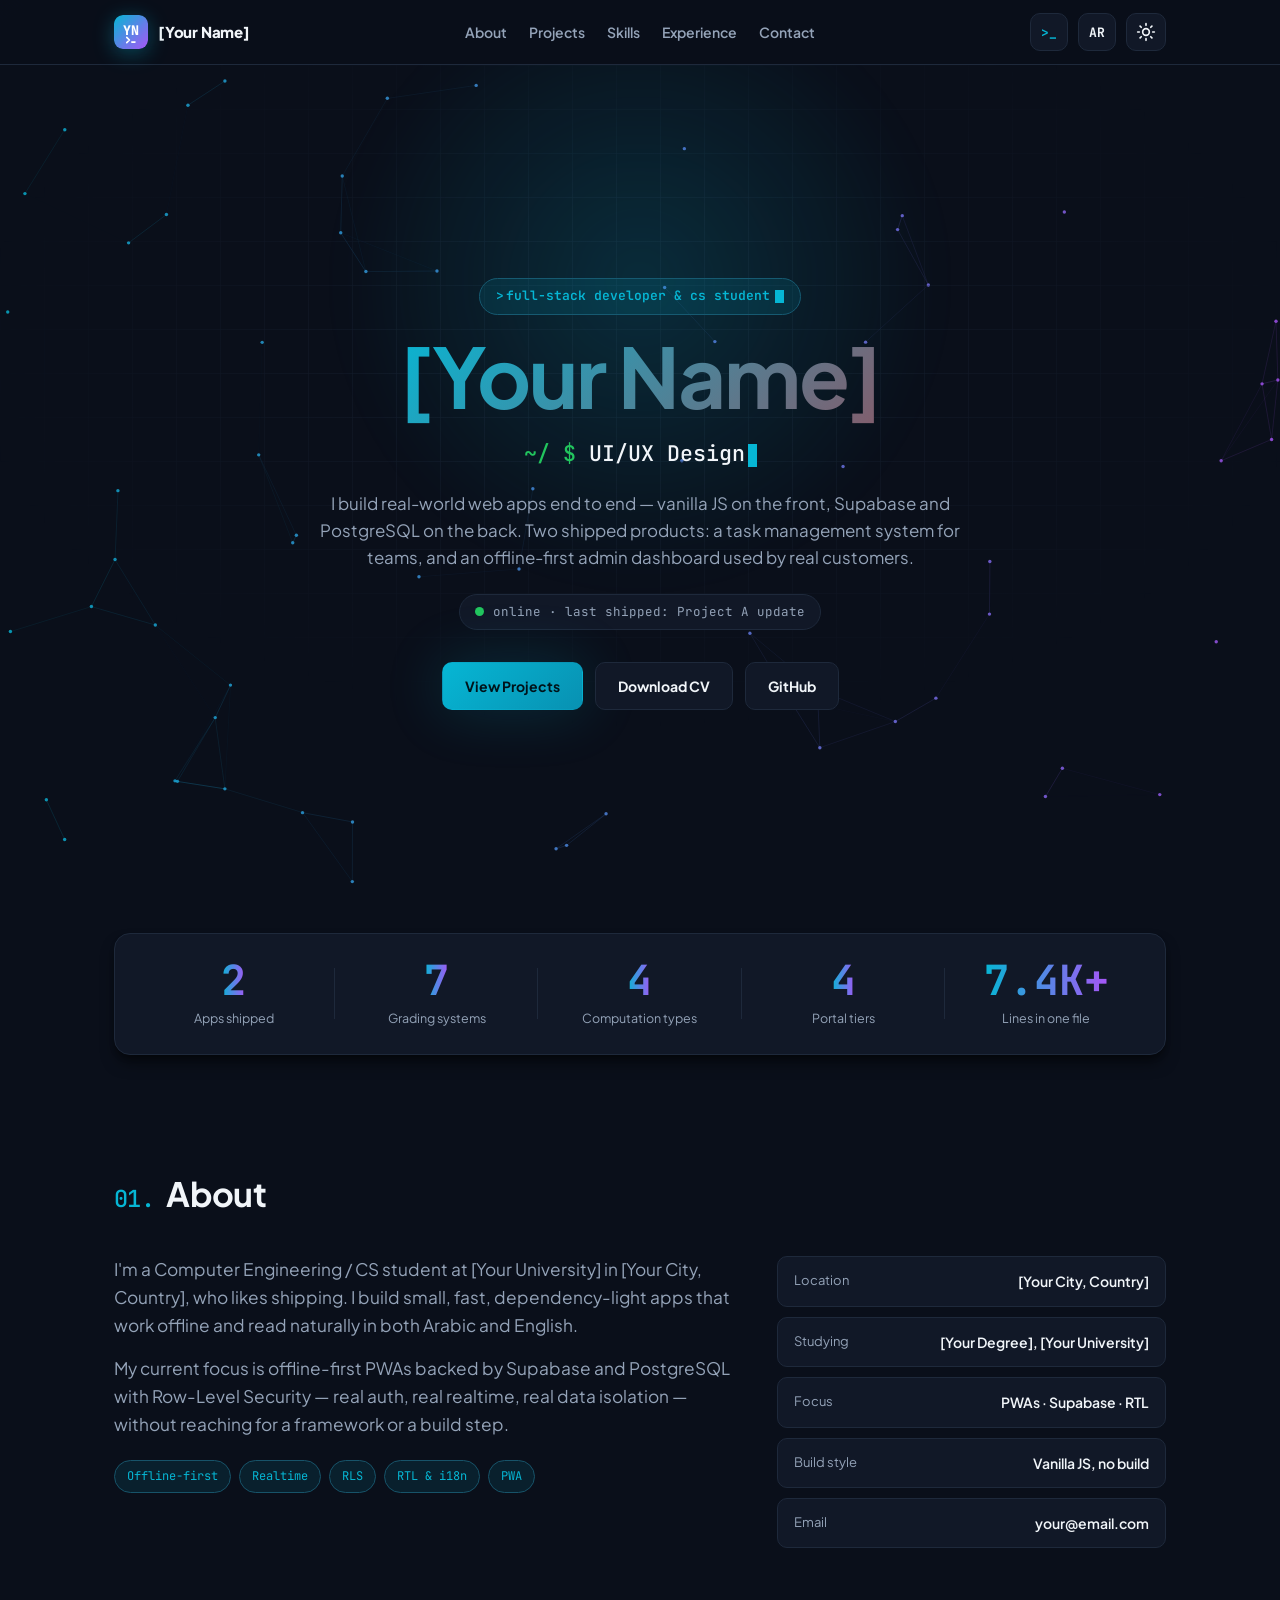
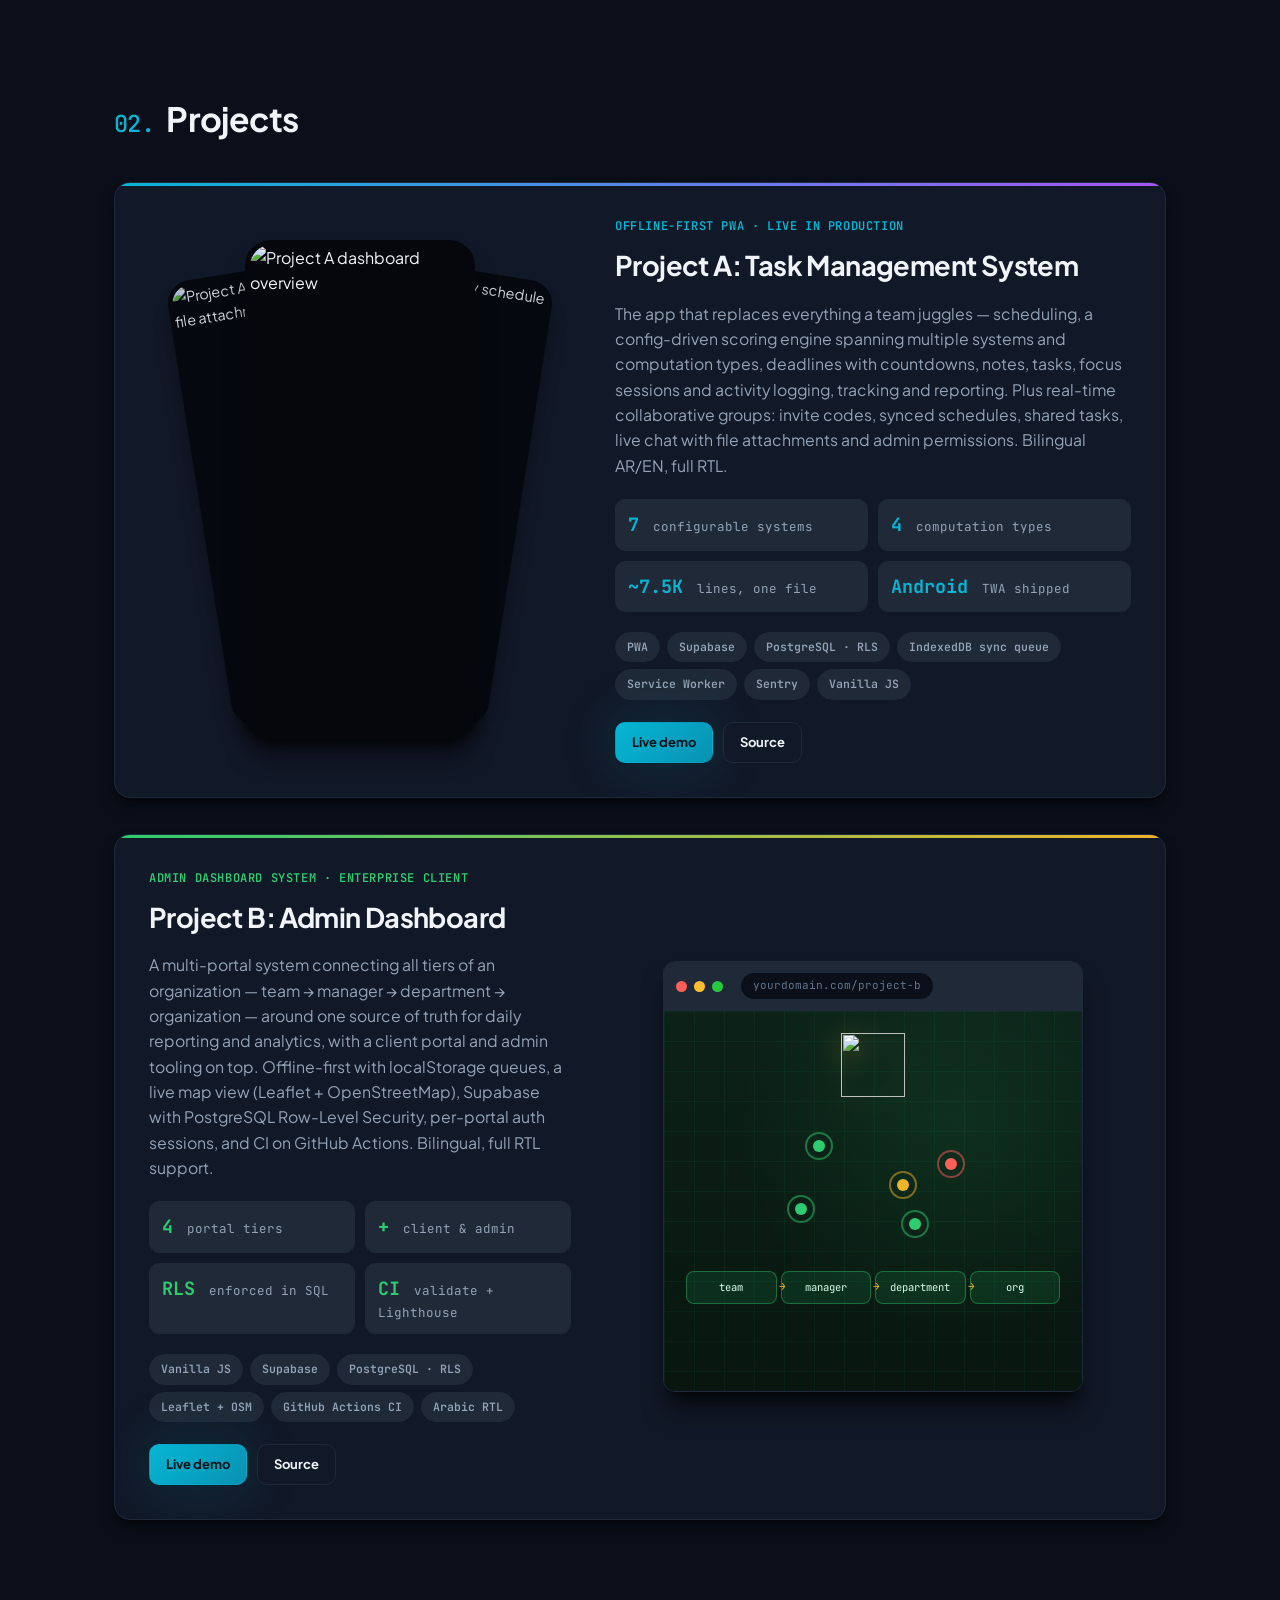
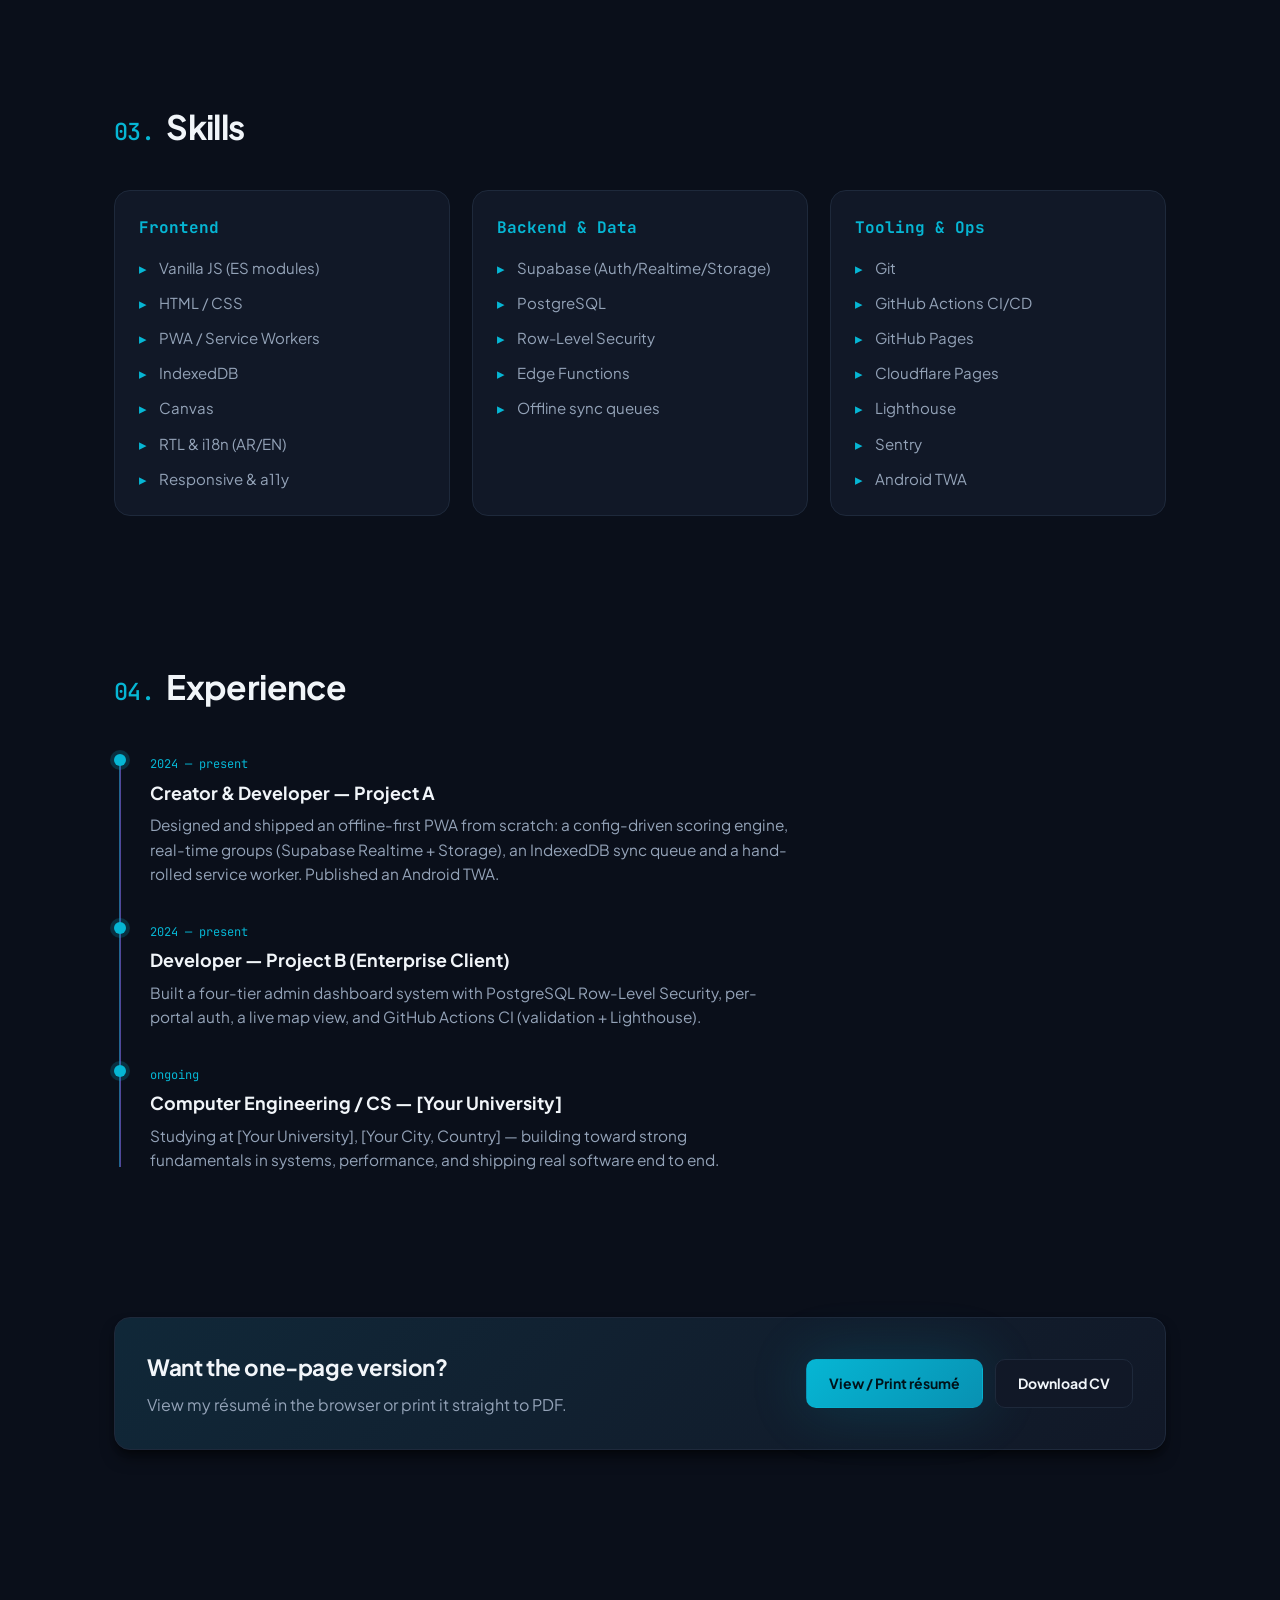
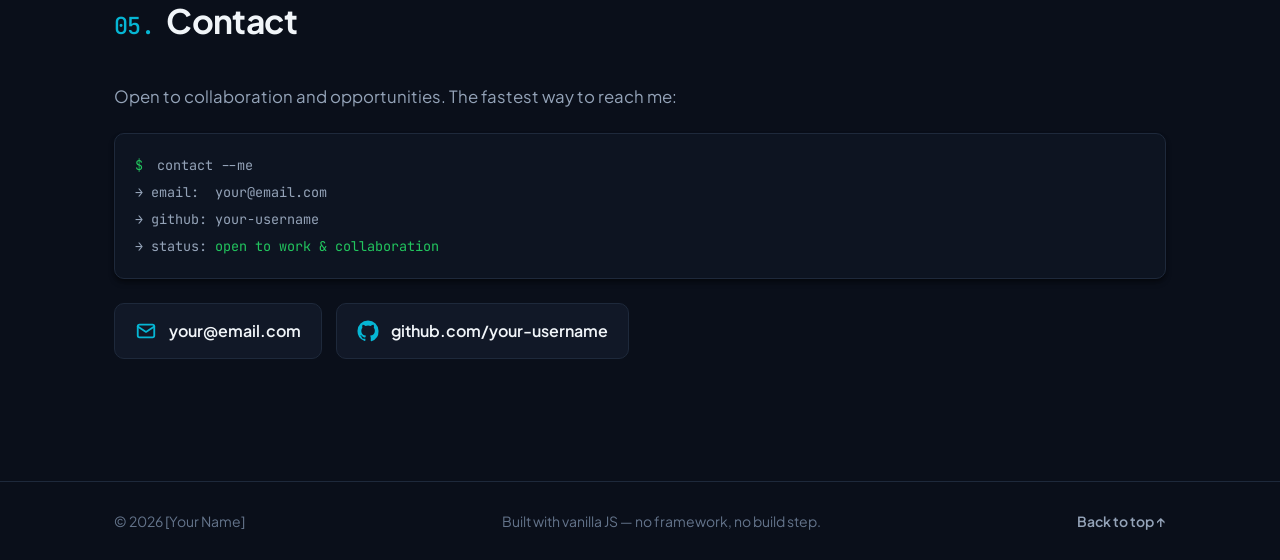
==== commit 1f5b568a: "Add genericized index.html and script.js" ====
--- a/index.html
+++ b/index.html
@@ -3,27 +3,29 @@
 <head>
   <meta charset="UTF-8">
   <meta name="viewport" content="width=device-width, initial-scale=1.0">
-  <title>Mohamed Hasan — Full-Stack Developer</title>
-  <meta name="description" content="Mohamed Hasan — Full-Stack Developer & CS student at AASTMT, Lattakia, Syria. Builds offline-first PWAs with vanilla JS, Supabase & PostgreSQL: UniManager and Ruqi (national school attendance for the Syrian Ministry of Education).">
-  <meta name="author" content="Mohamed Hasan">
-  <meta name="keywords" content="Mohamed Hasan, Full-Stack Developer, Vanilla JS, Supabase, PostgreSQL, PWA, Offline-first, Syria, AASTMT, UniManager, Ruqi, NSAMS">
+  <title>[Your Name] — Full-Stack Developer</title>
+  <meta name="description" content="[Your Name] — Full-Stack Developer & CS student at [Your University], [Your City, Country]. Builds offline-first PWAs with vanilla JS, Supabase & PostgreSQL: Project A and Project B.">
+  <meta name="author" content="[Your Name]">
+  <meta name="keywords" content="[Your Name], Full-Stack Developer, Vanilla JS, Supabase, PostgreSQL, PWA, Offline-first, Portfolio, Project A, Project B">
   <meta name="theme-color" content="#0a0f1a">
-  <link rel="canonical" href="https://andrewleko19-boop.github.io/portfolio/">
+  <link rel="canonical" href="https://yourdomain.com/">
 
   <!-- Open Graph -->
   <meta property="og:type" content="website">
-  <meta property="og:url" content="https://andrewleko19-boop.github.io/portfolio/">
-  <meta property="og:title" content="Mohamed Hasan — Full-Stack Developer">
+  <meta property="og:url" content="https://yourdomain.com/">
+  <meta property="og:title" content="[Your Name] — Full-Stack Developer">
   <meta property="og:description" content="CS student shipping real-world web apps with vanilla JS, Supabase & PostgreSQL. Offline-first PWAs, Arabic RTL, no build step.">
-  <meta property="og:image" content="https://andrewleko19-boop.github.io/portfolio/assets/og-image.svg">
+  <!-- ضع رابط صورتك هنا (Put your og-image URL here, 1200x630) -->
+  <meta property="og:image" content="PUT-YOUR-IMAGE-URL-HERE">
   <meta property="og:image:width" content="1200">
   <meta property="og:image:height" content="630">
 
   <!-- Twitter -->
   <meta name="twitter:card" content="summary_large_image">
-  <meta name="twitter:title" content="Mohamed Hasan — Full-Stack Developer">
+  <meta name="twitter:title" content="[Your Name] — Full-Stack Developer">
   <meta name="twitter:description" content="CS student shipping real-world web apps with vanilla JS, Supabase & PostgreSQL. Offline-first PWAs, Arabic RTL, no build step.">
-  <meta name="twitter:image" content="https://andrewleko19-boop.github.io/portfolio/assets/og-image.svg">
+  <!-- ضع رابط صورتك هنا (Put your og-image URL here) -->
+  <meta name="twitter:image" content="PUT-YOUR-IMAGE-URL-HERE">
 
   <link rel="icon" href="favicon.svg" type="image/svg+xml">
   <link rel="apple-touch-icon" href="favicon.svg">
@@ -32,14 +34,14 @@
   {
     "@context": "https://schema.org",
     "@type": "Person",
-    "name": "Mohamed Hasan",
+    "name": "[Your Name]",
     "jobTitle": "Full-Stack Developer",
-    "url": "https://andrewleko19-boop.github.io/portfolio/",
-    "email": "mailto:mh6127880@gmail.com",
-    "address": { "@type": "PostalAddress", "addressLocality": "Lattakia", "addressCountry": "SY" },
-    "alumniOf": { "@type": "CollegeOrUniversity", "name": "AASTMT — Arab Academy for Science, Technology & Maritime Transport" },
+    "url": "https://yourdomain.com/",
+    "email": "mailto:your@email.com",
+    "address": { "@type": "PostalAddress", "addressLocality": "[Your City]", "addressCountry": "[Your Country]" },
+    "alumniOf": { "@type": "CollegeOrUniversity", "name": "[Your University]" },
     "knowsAbout": ["Vanilla JavaScript", "Supabase", "PostgreSQL", "Row-Level Security", "Progressive Web Apps", "Offline-first", "Arabic RTL UI"],
-    "sameAs": ["https://github.com/andrewleko19-boop"]
+    "sameAs": ["https://github.com/your-username"]
   }
   </script>
 
@@ -54,7 +56,7 @@
 
   <header class="site-header" id="top">
     <nav class="nav container" aria-label="Primary">
-      <a class="brand" href="#top" aria-label="Mohamed Hasan — home">
+      <a class="brand" href="#top" aria-label="[Your Name] — home">
         <span class="brand-mark" aria-hidden="true">
           <svg viewBox="0 0 64 64" width="34" height="34">
             <defs>
@@ -63,12 +65,12 @@
               </linearGradient>
             </defs>
             <rect width="64" height="64" rx="15" fill="url(#b-grad)"/>
-            <text x="32" y="29" font-family="'JetBrains Mono',monospace" font-size="25" font-weight="800" fill="#fff" text-anchor="middle" dominant-baseline="central" letter-spacing="-0.5">MH</text>
+            <text x="32" y="29" font-family="'JetBrains Mono',monospace" font-size="25" font-weight="800" fill="#fff" text-anchor="middle" dominant-baseline="central" letter-spacing="-0.5">YN</text>
             <path d="M24 42 L29 47 L24 52" stroke="#fff" stroke-width="3" stroke-linecap="round" stroke-linejoin="round" fill="none"/>
             <rect x="32" y="49.5" width="9" height="3" rx="1.5" fill="#fff"/>
           </svg>
         </span>
-        <span class="brand-name">Mohamed Hasan</span>
+        <span class="brand-name">[Your Name]</span>
       </a>
 
       <ul class="nav-links" id="navLinks">
@@ -115,23 +117,23 @@
         <p class="hero-eyebrow reveal">
           <span class="mono">&gt; </span><span data-i18n="hero.eyebrow">full-stack developer &amp; cs student</span><span class="caret" aria-hidden="true"></span>
         </p>
-        <h1 class="hero-title reveal" id="hero-title"><span class="gradient-text">Mohamed Hasan</span></h1>
+        <h1 class="hero-title reveal" id="hero-title"><span class="gradient-text">[Your Name]</span></h1>
         <p class="hero-typed reveal mono" aria-live="polite">
           <span class="prompt" aria-hidden="true">~/ $ </span><span id="typed"></span><span class="caret" aria-hidden="true"></span>
         </p>
         <p class="hero-tagline reveal" data-i18n="hero.tagline">
           I build real-world web apps end to end — vanilla JS on the front, Supabase and PostgreSQL on the
-          back. Two shipped products: a national attendance system for the Syrian Ministry of Education,
-          and an offline-first PWA used by university students.
+          back. Two shipped products: a task management system for teams, and an offline-first admin
+          dashboard used by real customers.
         </p>
         <div class="hero-status reveal">
           <span class="status-dot" aria-hidden="true"></span>
-          <span class="mono" data-i18n="hero.status">online · last shipped: UniManager groups</span>
+          <span class="mono" data-i18n="hero.status">online · last shipped: Project A update</span>
         </div>
         <div class="hero-actions reveal">
           <a class="btn btn-primary magnetic" href="#projects" data-i18n="hero.cta.projects">View Projects</a>
           <a class="btn btn-ghost magnetic" href="resume.html" data-i18n="hero.cta.cv">Download CV</a>
-          <a class="btn btn-ghost magnetic" href="https://github.com/andrewleko19-boop" target="_blank" rel="noopener" data-i18n="hero.cta.github">GitHub</a>
+          <a class="btn btn-ghost magnetic" href="https://github.com/your-username" target="_blank" rel="noopener" data-i18n="hero.cta.github">GitHub</a>
         </div>
       </div>
     </section>
@@ -153,7 +155,7 @@
       <div class="about-grid">
         <div class="reveal">
           <p class="about-text" data-i18n="about.p1">
-            I'm a Computer Engineering / CS student at AASTMT in Lattakia, Syria, who likes shipping. I build
+            I'm a Computer Engineering / CS student at [Your University] in [Your City, Country], who likes shipping. I build
             small, fast, dependency-light apps that work offline and read naturally in both Arabic and English.
           </p>
           <p class="about-text" data-i18n="about.p2">
@@ -169,11 +171,11 @@
           </ul>
         </div>
         <ul class="about-facts reveal">
-          <li><span class="fact-label" data-i18n="about.fact.location">Location</span><span class="fact-value">Lattakia, Syria</span></li>
-          <li><span class="fact-label" data-i18n="about.fact.studying">Studying</span><span class="fact-value" data-i18n="about.fact.studying.val">Computer Engineering, AASTMT</span></li>
+          <li><span class="fact-label" data-i18n="about.fact.location">Location</span><span class="fact-value">[Your City, Country]</span></li>
+          <li><span class="fact-label" data-i18n="about.fact.studying">Studying</span><span class="fact-value" data-i18n="about.fact.studying.val">[Your Degree], [Your University]</span></li>
           <li><span class="fact-label" data-i18n="about.fact.focus">Focus</span><span class="fact-value">PWAs · Supabase · RTL</span></li>
           <li><span class="fact-label" data-i18n="about.fact.build">Build style</span><span class="fact-value" data-i18n="about.fact.build.val">Vanilla JS, no build</span></li>
-          <li><span class="fact-label" data-i18n="about.fact.email">Email</span><a class="fact-value" href="mailto:mh6127880@gmail.com">mh6127880@gmail.com</a></li>
+          <li><span class="fact-label" data-i18n="about.fact.email">Email</span><a class="fact-value" href="mailto:your@email.com">your@email.com</a></li>
         </ul>
       </div>
     </section>
@@ -182,27 +184,27 @@
     <section class="section container" id="projects" aria-labelledby="projects-title">
       <h2 class="section-title reveal" id="projects-title"><span class="title-index mono">02.</span> <span data-i18n="projects.title">Projects</span></h2>
 
-      <!-- UniManager -->
+      <!-- Project A -->
       <article class="project reveal" data-accent="cyan">
         <div class="project-media tilt">
           <div class="phones">
-            <img class="phone phone-back-1" src="https://raw.githubusercontent.com/andrewleko19-boop/unimanager/main/docs/screenshots/group-chat.png" alt="UniManager real-time group chat with a PDF file attachment" loading="lazy" decoding="async" width="270" height="600">
-            <img class="phone phone-back-2" src="https://raw.githubusercontent.com/andrewleko19-boop/unimanager/main/docs/screenshots/schedule.png" alt="UniManager weekly schedule with color-coded lecture types" loading="lazy" decoding="async" width="270" height="600">
-            <img class="phone phone-front" src="https://raw.githubusercontent.com/andrewleko19-boop/unimanager/main/docs/screenshots/gpa.png" alt="UniManager GPA calculator showing the US 4.0 grading system" loading="lazy" decoding="async" width="270" height="600">
+            <img class="phone phone-back-1" src="#" alt="Project A group chat with a file attachment" loading="lazy" decoding="async" width="270" height="600">
+            <img class="phone phone-back-2" src="#" alt="Project A weekly schedule view" loading="lazy" decoding="async" width="270" height="600">
+            <img class="phone phone-front" src="#" alt="Project A dashboard overview" loading="lazy" decoding="async" width="270" height="600">
           </div>
         </div>
         <div class="project-body">
           <span class="project-kicker mono" data-i18n="projects.uni.kicker">Offline-first PWA · Live in production</span>
-          <h3 class="project-name">UniManager</h3>
+          <h3 class="project-name">Project A: Task Management System</h3>
           <p class="project-desc" data-i18n="projects.uni.desc">
-            The app that replaces everything a university student juggles — schedule, a config-driven GPA engine
-            spanning 7 grading systems and 4 computation types, exams with countdowns, notes, tasks, Pomodoro and
-            study logging, sleep and attendance tracking. Plus real-time collaborative groups: invite codes,
-            synced schedules, shared exams, live chat with file attachments and admin permissions. Bilingual
-            AR/EN, full RTL.
+            An app that replaces everything a team juggles — scheduling, a config-driven scoring engine
+            spanning multiple systems and computation types, deadlines with countdowns, notes, tasks, focus
+            sessions and activity logging, tracking and reporting. Plus real-time collaborative groups: invite
+            codes, synced schedules, shared tasks, live chat with file attachments and admin permissions.
+            Bilingual AR/EN, full RTL.
           </p>
           <ul class="highlights">
-            <li class="mono"><b>7</b> <span data-i18n="projects.uni.h1">grading systems</span></li>
+            <li class="mono"><b>7</b> <span data-i18n="projects.uni.h1">configurable systems</span></li>
             <li class="mono"><b>4</b> <span data-i18n="projects.uni.h2">computation types</span></li>
             <li class="mono"><b>~7.5K</b> <span data-i18n="projects.uni.h3">lines, one file</span></li>
             <li class="mono"><b>Android</b> <span data-i18n="projects.uni.h4">TWA shipped</span></li>
@@ -212,23 +214,22 @@
             <li>Service Worker</li><li>Sentry</li><li>Vanilla JS</li>
           </ul>
           <div class="project-links">
-            <a class="btn btn-small btn-primary magnetic" href="https://unimanager-sy.pages.dev" target="_blank" rel="noopener" data-i18n="projects.live">Live demo</a>
-            <a class="btn btn-small btn-ghost magnetic" href="https://github.com/andrewleko19-boop/unimanager" target="_blank" rel="noopener" data-i18n="projects.source">Source</a>
+            <a class="btn btn-small btn-primary magnetic" href="#" target="_blank" rel="noopener" data-i18n="projects.live">Live demo</a>
+            <a class="btn btn-small btn-ghost magnetic" href="#" target="_blank" rel="noopener" data-i18n="projects.source">Source</a>
           </div>
         </div>
       </article>
 
-      <!-- Ruqi -->
+      <!-- Project B -->
       <article class="project project--reverse reveal" data-accent="green">
         <div class="project-media tilt">
-          <!-- Designed mockup (no real screenshots exist) -->
-          <div class="browser" aria-label="Ruqi system overview illustration" role="img">
+          <div class="browser" aria-label="Project B system overview illustration" role="img">
             <div class="browser-bar">
               <span class="dot red"></span><span class="dot yellow"></span><span class="dot green"></span>
-              <span class="browser-url mono">andrewleko19-boop.github.io/nsams</span>
+              <span class="browser-url mono">yourdomain.com/project-b</span>
             </div>
             <div class="browser-body ruqi-scene">
-              <img class="ruqi-eagle" src="https://raw.githubusercontent.com/andrewleko19-boop/nsams/main/icons/eagle-mark.png" alt="" aria-hidden="true" loading="lazy" decoding="async" width="64" height="64">
+              <img class="ruqi-eagle" src="#" alt="" aria-hidden="true" loading="lazy" decoding="async" width="64" height="64">
               <div class="ruqi-map" aria-hidden="true">
                 <span class="pin pin-g" style="top:22%;left:30%"></span>
                 <span class="pin pin-a" style="top:48%;left:58%"></span>
@@ -237,24 +238,24 @@
                 <span class="pin pin-g" style="top:74%;left:62%"></span>
               </div>
               <ol class="ruqi-ladder mono" aria-hidden="true">
-                <li>teacher</li><li>school</li><li>directorate</li><li>ministry</li>
+                <li>team</li><li>manager</li><li>department</li><li>org</li>
               </ol>
             </div>
           </div>
         </div>
         <div class="project-body">
-          <span class="project-kicker mono" data-i18n="projects.ruqi.kicker">National attendance system · Syrian Ministry of Education</span>
-          <h3 class="project-name">رُقِيّ <span class="project-name-sub">| Ruqi</span></h3>
+          <span class="project-kicker mono" data-i18n="projects.ruqi.kicker">Admin dashboard system · Enterprise client</span>
+          <h3 class="project-name">Project B: Admin Dashboard</h3>
           <p class="project-desc" data-i18n="projects.ruqi.desc">
-            A multi-portal system connecting all four tiers of a national school network — teacher → school →
-            directorate → ministry — around one source of truth for daily attendance and field reports, with a
-            parent portal and admin tooling on top. Offline-first with localStorage queues, a live directorate
-            map (Leaflet + OpenStreetMap), Supabase with PostgreSQL Row-Level Security, per-portal auth sessions,
-            and CI on GitHub Actions. Arabic-first, full RTL.
+            A multi-portal system connecting all tiers of an organization — team → manager → department →
+            organization — around one source of truth for daily reporting and analytics, with a client portal
+            and admin tooling on top. Offline-first with localStorage queues, a live map view
+            (Leaflet + OpenStreetMap), Supabase with PostgreSQL Row-Level Security, per-portal auth sessions,
+            and CI on GitHub Actions. Bilingual, full RTL support.
           </p>
           <ul class="highlights">
             <li class="mono"><b>4</b> <span data-i18n="projects.ruqi.h1">portal tiers</span></li>
-            <li class="mono"><b>+</b> <span data-i18n="projects.ruqi.h2">parent &amp; admin</span></li>
+            <li class="mono"><b>+</b> <span data-i18n="projects.ruqi.h2">client &amp; admin</span></li>
             <li class="mono"><b>RLS</b> <span data-i18n="projects.ruqi.h3">enforced in SQL</span></li>
             <li class="mono"><b>CI</b> <span data-i18n="projects.ruqi.h4">validate + Lighthouse</span></li>
           </ul>
@@ -263,8 +264,8 @@
             <li>GitHub Actions CI</li><li>Arabic RTL</li>
           </ul>
           <div class="project-links">
-            <a class="btn btn-small btn-primary magnetic" href="https://andrewleko19-boop.github.io/nsams/" target="_blank" rel="noopener" data-i18n="projects.live">Live demo</a>
-            <a class="btn btn-small btn-ghost magnetic" href="https://github.com/andrewleko19-boop/nsams" target="_blank" rel="noopener" data-i18n="projects.source">Source</a>
+            <a class="btn btn-small btn-primary magnetic" href="#" target="_blank" rel="noopener" data-i18n="projects.live">Live demo</a>
+            <a class="btn btn-small btn-ghost magnetic" href="#" target="_blank" rel="noopener" data-i18n="projects.source">Source</a>
           </div>
         </div>
       </article>
@@ -305,9 +306,9 @@
         <li class="tl-item reveal">
           <span class="tl-dot" aria-hidden="true"></span>
           <span class="tl-date mono">2024 — present</span>
-          <h3 class="tl-role" data-i18n="exp.uni.role">Creator &amp; Developer — UniManager</h3>
+          <h3 class="tl-role" data-i18n="exp.uni.role">Creator &amp; Developer — Project A</h3>
           <p class="tl-desc" data-i18n="exp.uni.desc">
-            Designed and shipped an offline-first PWA from scratch: a config-driven GPA engine, real-time groups
+            Designed and shipped an offline-first PWA from scratch: a config-driven scoring engine, real-time groups
             (Supabase Realtime + Storage), an IndexedDB sync queue and a hand-rolled service worker. Published an
             Android TWA.
           </p>
@@ -315,18 +316,18 @@
         <li class="tl-item reveal">
           <span class="tl-dot" aria-hidden="true"></span>
           <span class="tl-date mono">2024 — present</span>
-          <h3 class="tl-role" data-i18n="exp.ruqi.role">Developer — Ruqi (Syrian Ministry of Education)</h3>
+          <h3 class="tl-role" data-i18n="exp.ruqi.role">Developer — Project B (Enterprise Client)</h3>
           <p class="tl-desc" data-i18n="exp.ruqi.desc">
-            Built a four-tier national attendance system with PostgreSQL Row-Level Security, per-portal auth, a
-            live directorate map, and GitHub Actions CI (validation + Lighthouse).
+            Built a four-tier admin dashboard system with PostgreSQL Row-Level Security, per-portal auth, a
+            live map view, and GitHub Actions CI (validation + Lighthouse).
           </p>
         </li>
         <li class="tl-item reveal">
           <span class="tl-dot" aria-hidden="true"></span>
           <span class="tl-date mono" data-i18n="exp.edu.date">ongoing</span>
-          <h3 class="tl-role" data-i18n="exp.edu.role">Computer Engineering / CS — AASTMT</h3>
+          <h3 class="tl-role" data-i18n="exp.edu.role">Computer Engineering / CS — [Your University]</h3>
           <p class="tl-desc" data-i18n="exp.edu.desc">
-            Studying at the Arab Academy for Science, Technology &amp; Maritime Transport, Lattakia, Syria —
+            Studying at [Your University], [Your City, Country] —
             building toward strong fundamentals in systems, performance, and shipping real software end to end.
           </p>
         </li>
@@ -353,22 +354,22 @@
       <p class="contact-lead reveal" data-i18n="contact.lead">Open to collaboration and opportunities. The fastest way to reach me:</p>
       <div class="contact-shell reveal mono" aria-hidden="true">
         <span class="cs-line"><span class="cs-prompt">$</span> contact --me</span>
-        <span class="cs-line">→ email:&nbsp;&nbsp;mh6127880@gmail.com</span>
-        <span class="cs-line">→ github: andrewleko19-boop</span>
+        <span class="cs-line">→ email:&nbsp;&nbsp;your@email.com</span>
+        <span class="cs-line">→ github: your-username</span>
         <span class="cs-line">→ status: <span class="cs-ok">open to work &amp; collaboration</span></span>
       </div>
       <div class="contact-links reveal">
-        <a class="contact-link" href="mailto:mh6127880@gmail.com">
+        <a class="contact-link" href="mailto:your@email.com">
           <svg width="22" height="22" viewBox="0 0 24 24" fill="none" stroke="currentColor" stroke-width="2" stroke-linecap="round" stroke-linejoin="round" aria-hidden="true">
             <rect x="3" y="5" width="18" height="14" rx="2"></rect><path d="m3 7 9 6 9-6"></path>
           </svg>
-          <span>mh6127880@gmail.com</span>
+          <span>your@email.com</span>
         </a>
-        <a class="contact-link" href="https://github.com/andrewleko19-boop" target="_blank" rel="noopener">
+        <a class="contact-link" href="https://github.com/your-username" target="_blank" rel="noopener">
           <svg width="22" height="22" viewBox="0 0 24 24" fill="currentColor" aria-hidden="true">
             <path d="M12 .5A11.5 11.5 0 0 0 .5 12a11.5 11.5 0 0 0 7.86 10.92c.58.1.79-.25.79-.56v-2c-3.2.7-3.88-1.37-3.88-1.37-.53-1.34-1.3-1.7-1.3-1.7-1.06-.72.08-.71.08-.71 1.17.08 1.79 1.2 1.79 1.2 1.04 1.79 2.73 1.27 3.4.97.1-.76.41-1.27.74-1.56-2.56-.29-5.26-1.28-5.26-5.7 0-1.26.45-2.29 1.19-3.1-.12-.29-.52-1.46.11-3.05 0 0 .97-.31 3.18 1.18a11 11 0 0 1 5.79 0c2.2-1.49 3.17-1.18 3.17-1.18.63 1.59.23 2.76.11 3.05.74.81 1.19 1.84 1.19 3.1 0 4.43-2.7 5.41-5.27 5.69.42.36.8 1.08.8 2.18v3.23c0 .31.21.67.8.56A11.5 11.5 0 0 0 23.5 12 11.5 11.5 0 0 0 12 .5z"></path>
           </svg>
-          <span>github.com/andrewleko19-boop</span>
+          <span>github.com/your-username</span>
         </a>
       </div>
     </section>
@@ -376,7 +377,7 @@
 
   <footer class="site-footer">
     <div class="container footer-inner">
-      <span>&copy; <span id="year">2026</span> Mohamed Hasan</span>
+      <span>&copy; <span id="year">2026</span> [Your Name]</span>
       <span class="footer-note" data-i18n="footer.note">Built with vanilla JS — no framework, no build step.</span>
       <a class="footer-top" href="#top"><span data-i18n="footer.top">Back to top</span> ↑</a>
     </div>
@@ -387,7 +388,7 @@
     <div class="term" id="term" role="dialog" aria-modal="true" aria-labelledby="termTitle">
       <div class="term-bar">
         <span class="dot red"></span><span class="dot yellow"></span><span class="dot green"></span>
-        <span class="term-title mono" id="termTitle">mohamed@portfolio: ~</span>
+        <span class="term-title mono" id="termTitle">user@portfolio: ~</span>
         <button class="term-close" id="termClose" data-i18n-aria="a11y.close" aria-label="Close terminal">✕</button>
       </div>
       <div class="term-body mono" id="termBody" tabindex="-1"></div>
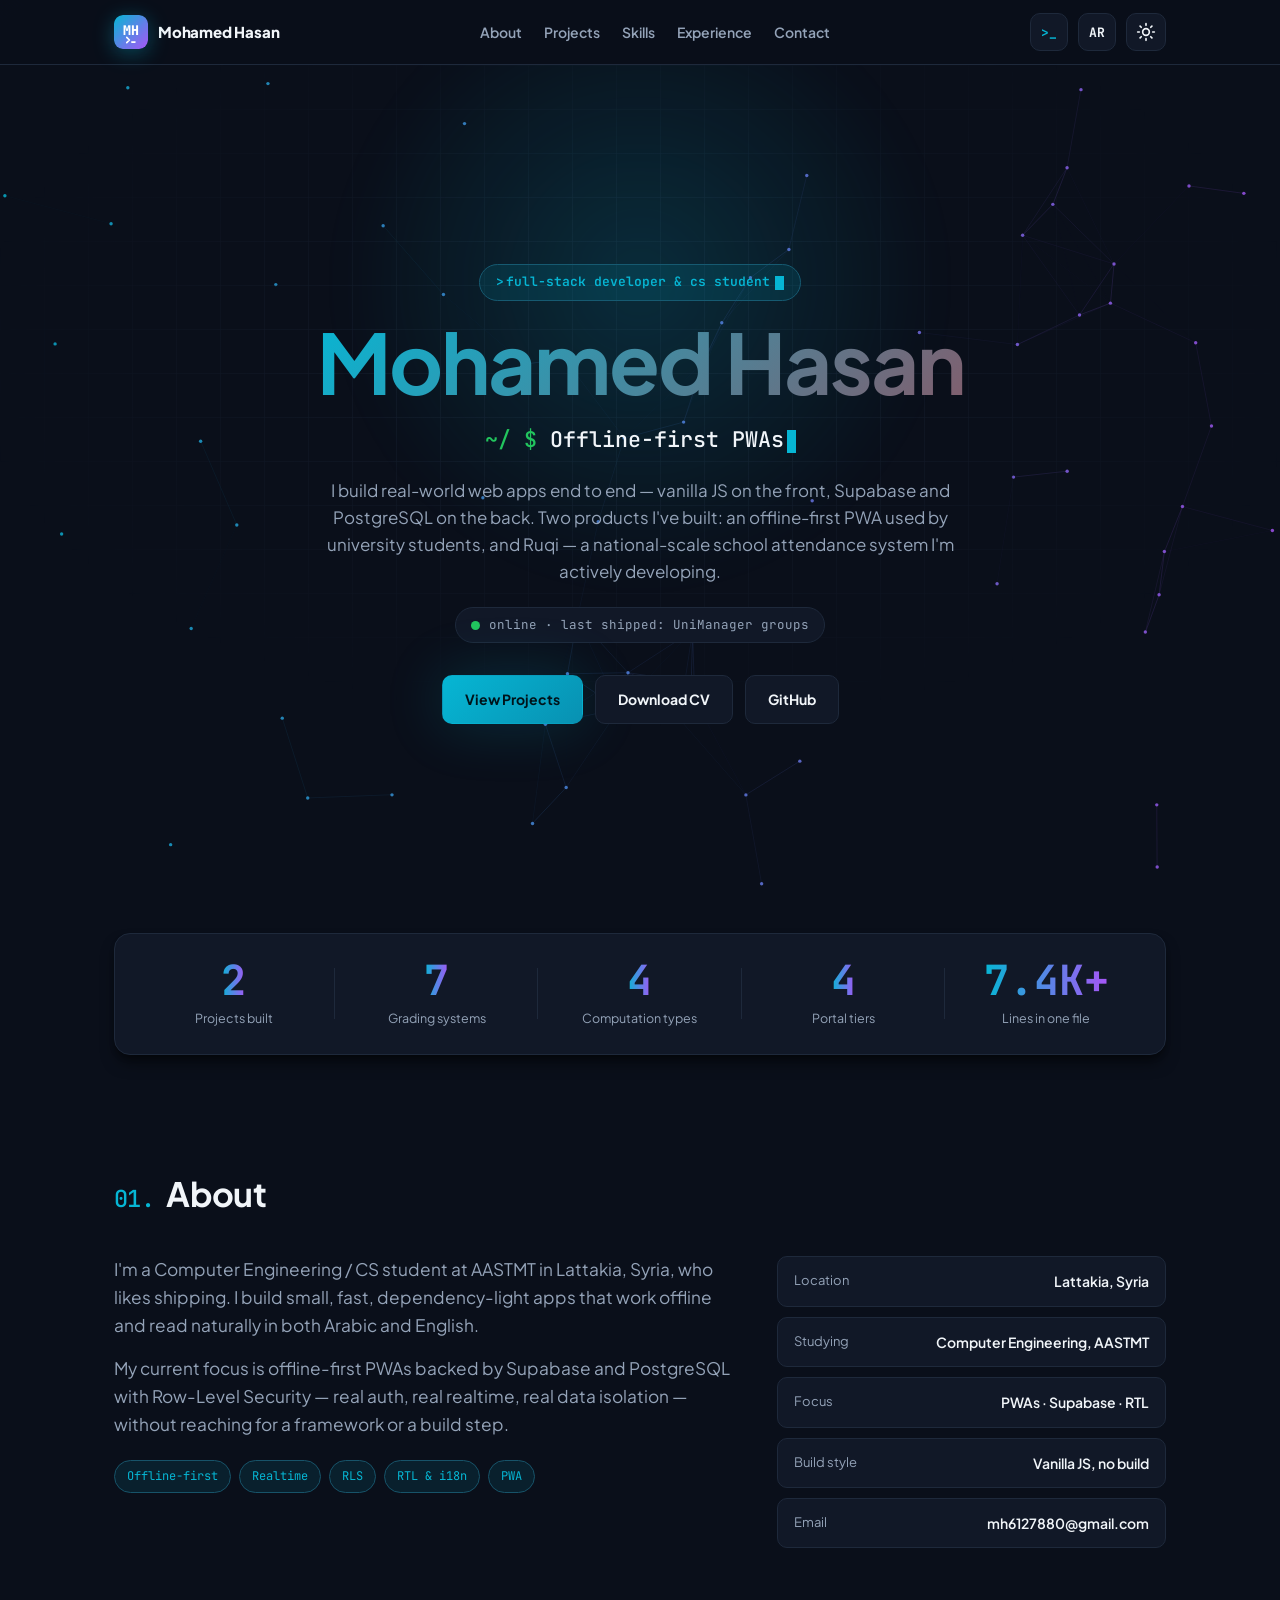
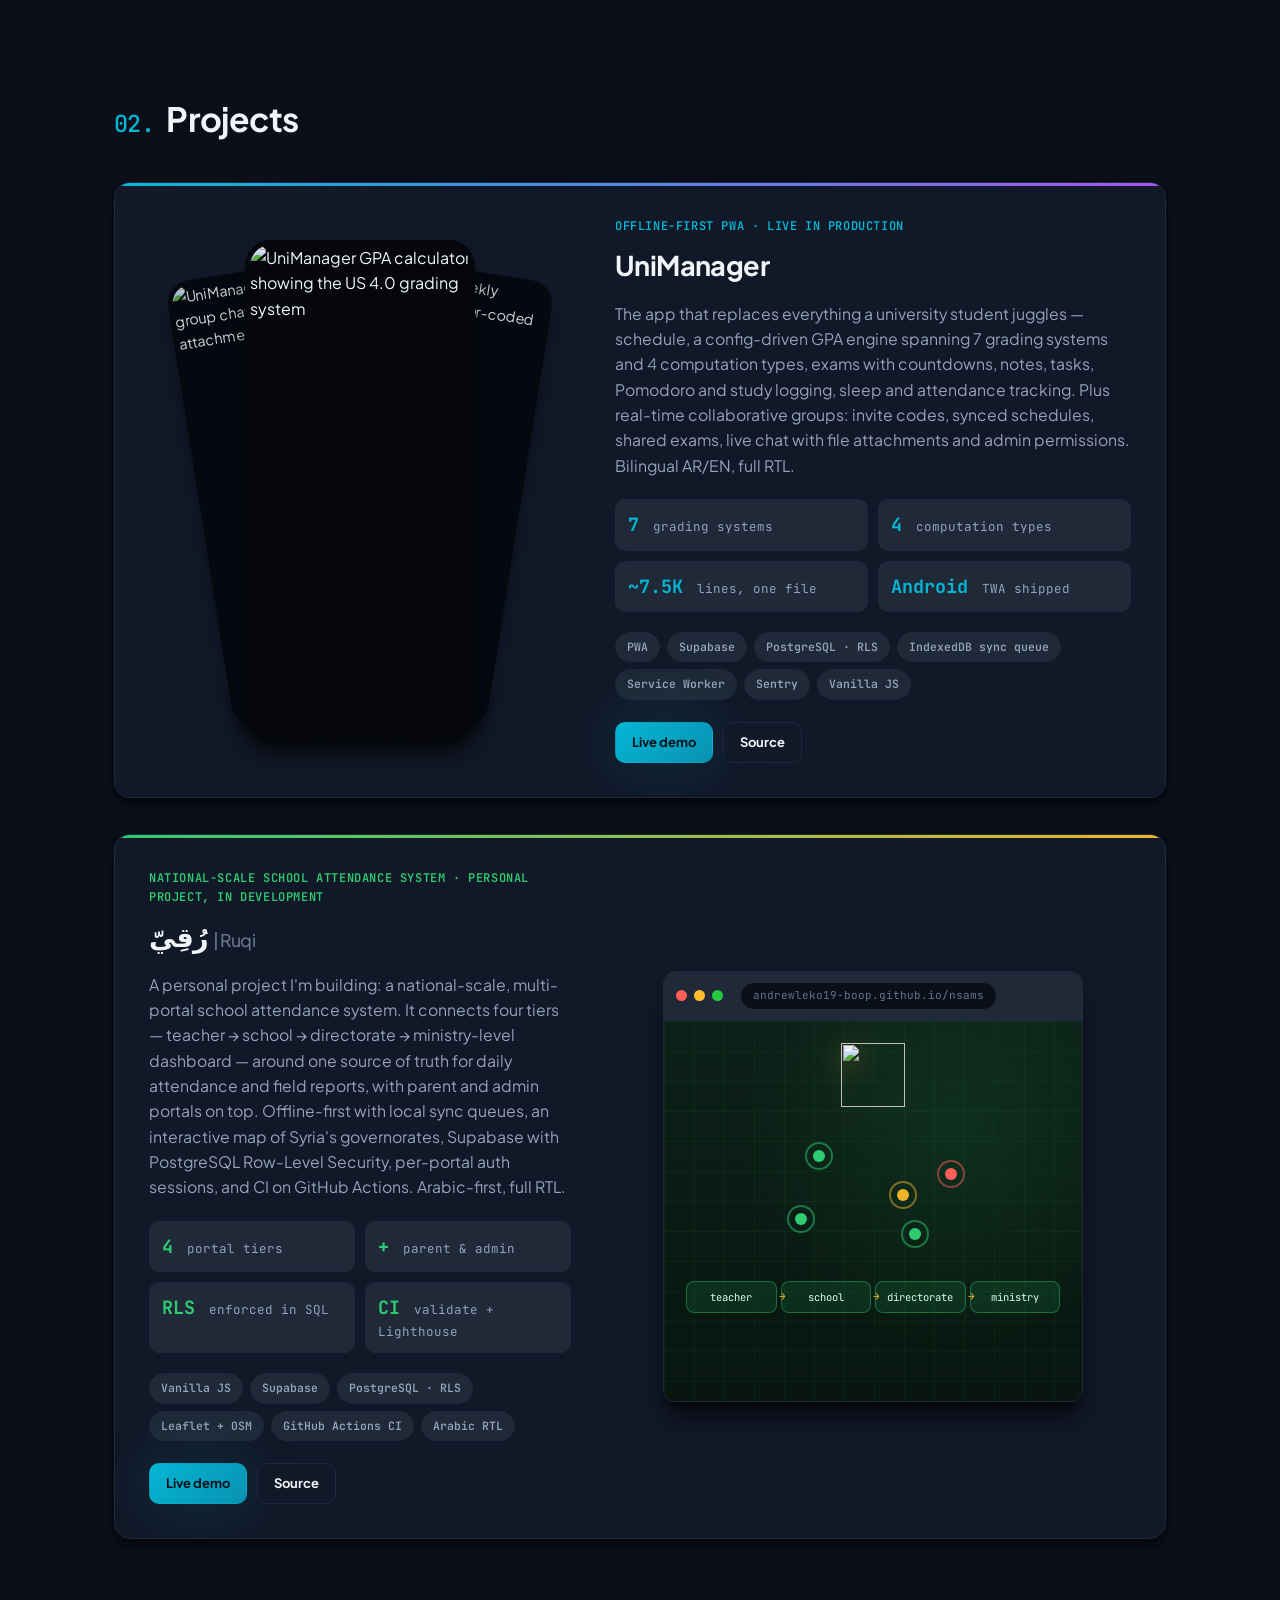
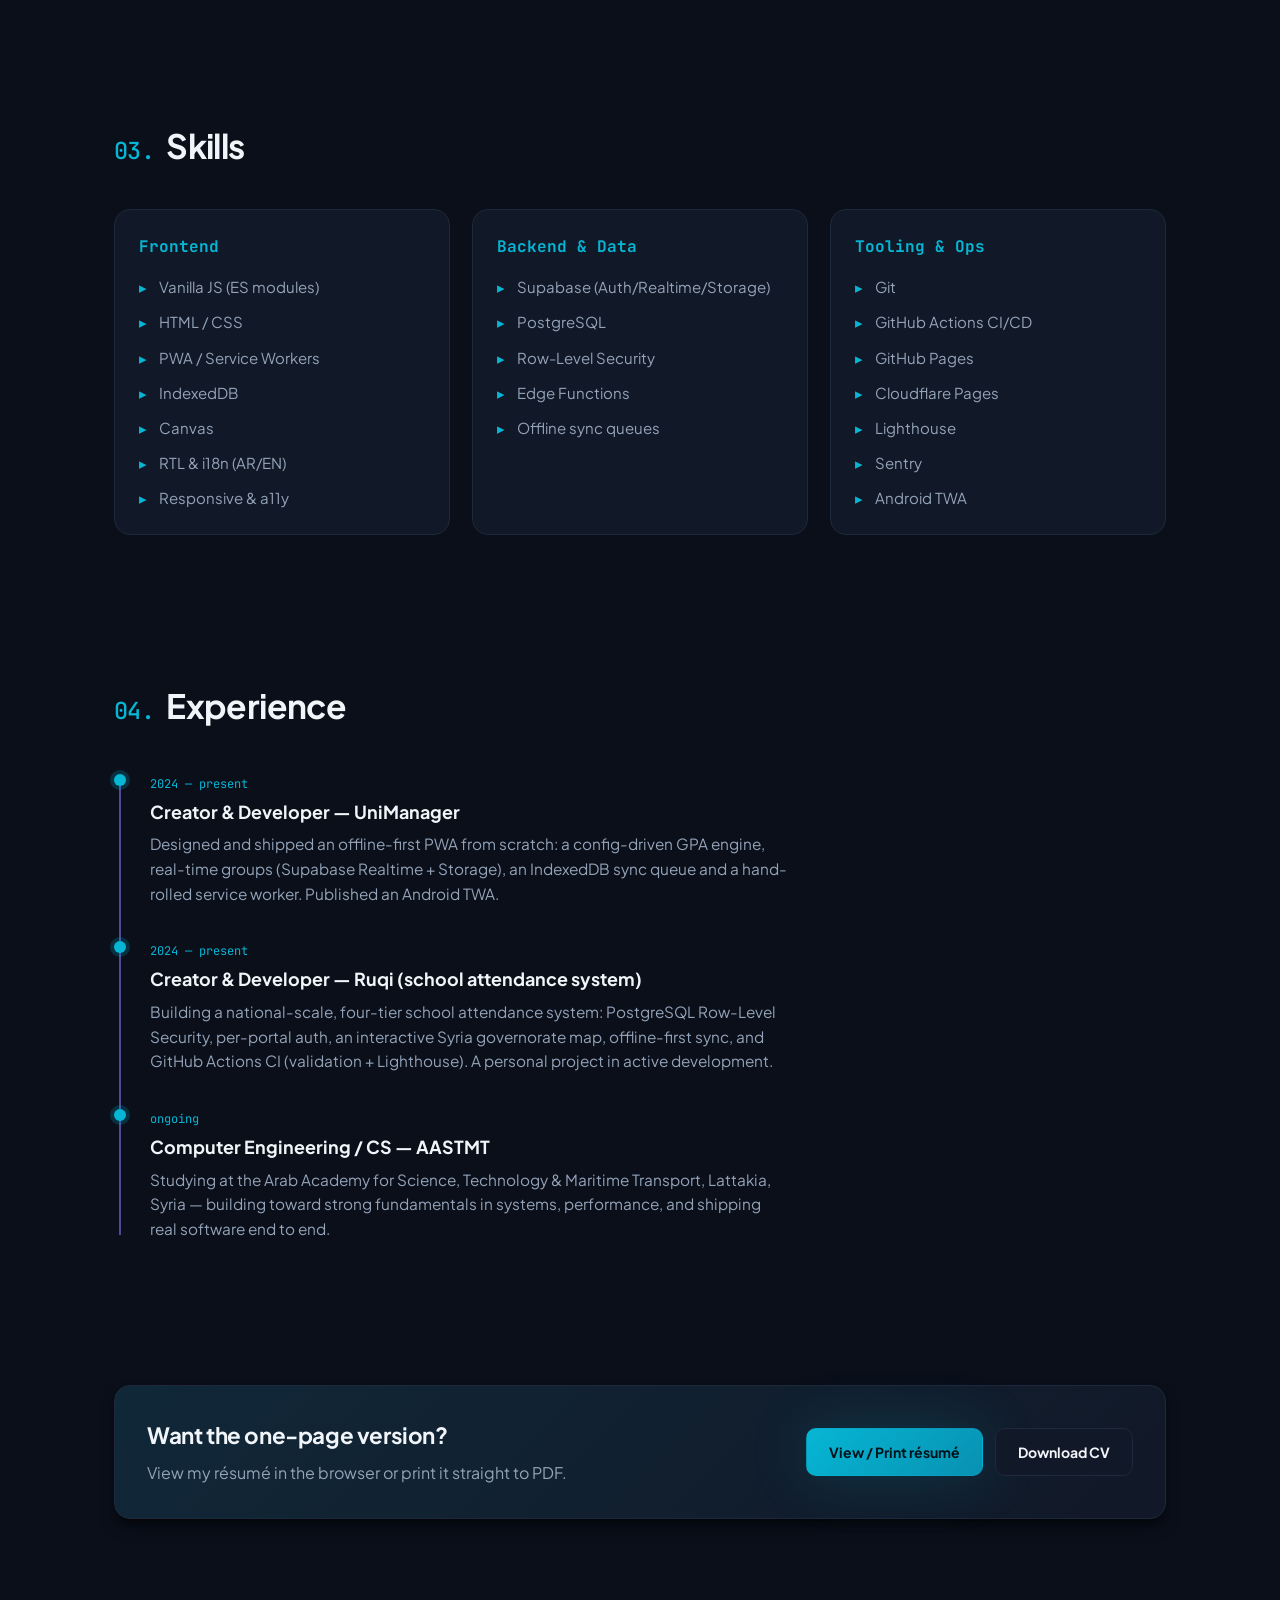
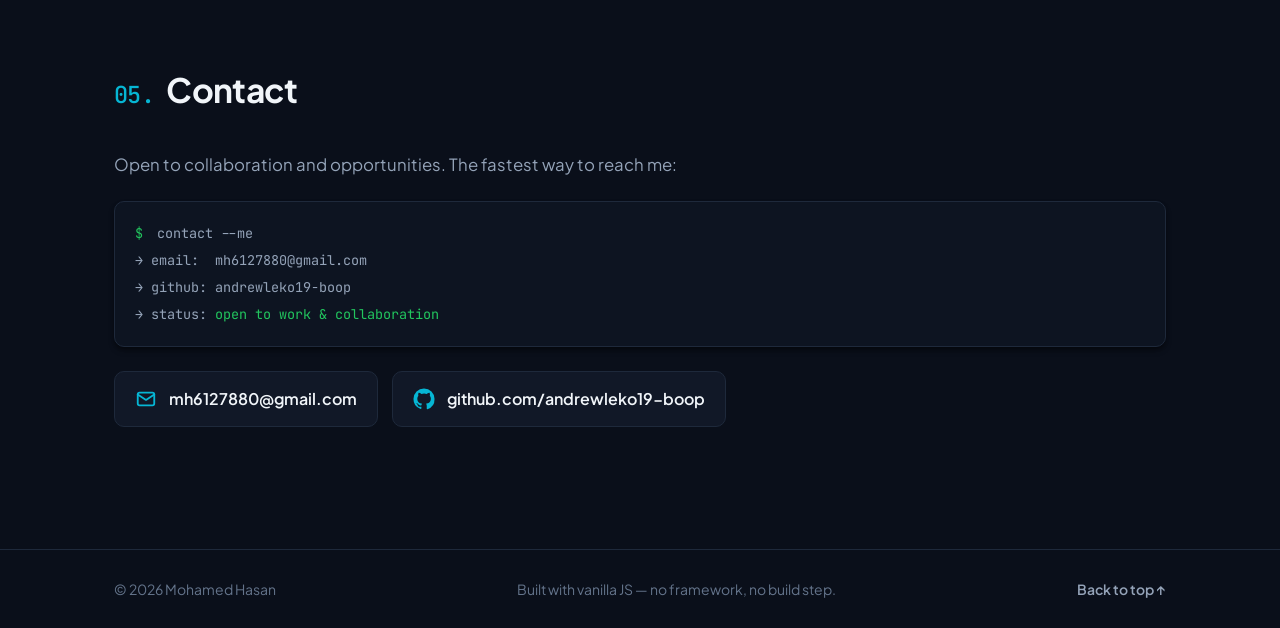
==== commit 2374d6ae: "Restore personal portfolio + reframe Ruqi (supersede generic template) main had been genericized int" ====
--- a/index.html
+++ b/index.html
@@ -3,29 +3,27 @@
 <head>
   <meta charset="UTF-8">
   <meta name="viewport" content="width=device-width, initial-scale=1.0">
-  <title>[Your Name] — Full-Stack Developer</title>
-  <meta name="description" content="[Your Name] — Full-Stack Developer & CS student at [Your University], [Your City, Country]. Builds offline-first PWAs with vanilla JS, Supabase & PostgreSQL: Project A and Project B.">
-  <meta name="author" content="[Your Name]">
-  <meta name="keywords" content="[Your Name], Full-Stack Developer, Vanilla JS, Supabase, PostgreSQL, PWA, Offline-first, Portfolio, Project A, Project B">
+  <title>Mohamed Hasan — Full-Stack Developer</title>
+  <meta name="description" content="Mohamed Hasan — Full-Stack Developer & CS student at AASTMT, Lattakia, Syria. Builds offline-first PWAs with vanilla JS, Supabase & PostgreSQL: UniManager and Ruqi (a national-scale school attendance system I'm building).">
+  <meta name="author" content="Mohamed Hasan">
+  <meta name="keywords" content="Mohamed Hasan, Full-Stack Developer, Vanilla JS, Supabase, PostgreSQL, PWA, Offline-first, Syria, AASTMT, UniManager, Ruqi, NSAMS">
   <meta name="theme-color" content="#0a0f1a">
-  <link rel="canonical" href="https://yourdomain.com/">
+  <link rel="canonical" href="https://andrewleko19-boop.github.io/portfolio/">
 
   <!-- Open Graph -->
   <meta property="og:type" content="website">
-  <meta property="og:url" content="https://yourdomain.com/">
-  <meta property="og:title" content="[Your Name] — Full-Stack Developer">
+  <meta property="og:url" content="https://andrewleko19-boop.github.io/portfolio/">
+  <meta property="og:title" content="Mohamed Hasan — Full-Stack Developer">
   <meta property="og:description" content="CS student shipping real-world web apps with vanilla JS, Supabase & PostgreSQL. Offline-first PWAs, Arabic RTL, no build step.">
-  <!-- ضع رابط صورتك هنا (Put your og-image URL here, 1200x630) -->
-  <meta property="og:image" content="PUT-YOUR-IMAGE-URL-HERE">
+  <meta property="og:image" content="https://andrewleko19-boop.github.io/portfolio/assets/og-image.svg">
   <meta property="og:image:width" content="1200">
   <meta property="og:image:height" content="630">
 
   <!-- Twitter -->
   <meta name="twitter:card" content="summary_large_image">
-  <meta name="twitter:title" content="[Your Name] — Full-Stack Developer">
+  <meta name="twitter:title" content="Mohamed Hasan — Full-Stack Developer">
   <meta name="twitter:description" content="CS student shipping real-world web apps with vanilla JS, Supabase & PostgreSQL. Offline-first PWAs, Arabic RTL, no build step.">
-  <!-- ضع رابط صورتك هنا (Put your og-image URL here) -->
-  <meta name="twitter:image" content="PUT-YOUR-IMAGE-URL-HERE">
+  <meta name="twitter:image" content="https://andrewleko19-boop.github.io/portfolio/assets/og-image.svg">
 
   <link rel="icon" href="favicon.svg" type="image/svg+xml">
   <link rel="apple-touch-icon" href="favicon.svg">
@@ -34,14 +32,14 @@
   {
     "@context": "https://schema.org",
     "@type": "Person",
-    "name": "[Your Name]",
+    "name": "Mohamed Hasan",
     "jobTitle": "Full-Stack Developer",
-    "url": "https://yourdomain.com/",
-    "email": "mailto:your@email.com",
-    "address": { "@type": "PostalAddress", "addressLocality": "[Your City]", "addressCountry": "[Your Country]" },
-    "alumniOf": { "@type": "CollegeOrUniversity", "name": "[Your University]" },
+    "url": "https://andrewleko19-boop.github.io/portfolio/",
+    "email": "mailto:mh6127880@gmail.com",
+    "address": { "@type": "PostalAddress", "addressLocality": "Lattakia", "addressCountry": "SY" },
+    "alumniOf": { "@type": "CollegeOrUniversity", "name": "AASTMT — Arab Academy for Science, Technology & Maritime Transport" },
     "knowsAbout": ["Vanilla JavaScript", "Supabase", "PostgreSQL", "Row-Level Security", "Progressive Web Apps", "Offline-first", "Arabic RTL UI"],
-    "sameAs": ["https://github.com/your-username"]
+    "sameAs": ["https://github.com/andrewleko19-boop"]
   }
   </script>
 
@@ -56,7 +54,7 @@
 
   <header class="site-header" id="top">
     <nav class="nav container" aria-label="Primary">
-      <a class="brand" href="#top" aria-label="[Your Name] — home">
+      <a class="brand" href="#top" aria-label="Mohamed Hasan — home">
         <span class="brand-mark" aria-hidden="true">
           <svg viewBox="0 0 64 64" width="34" height="34">
             <defs>
@@ -65,12 +63,12 @@
               </linearGradient>
             </defs>
             <rect width="64" height="64" rx="15" fill="url(#b-grad)"/>
-            <text x="32" y="29" font-family="'JetBrains Mono',monospace" font-size="25" font-weight="800" fill="#fff" text-anchor="middle" dominant-baseline="central" letter-spacing="-0.5">YN</text>
+            <text x="32" y="29" font-family="'JetBrains Mono',monospace" font-size="25" font-weight="800" fill="#fff" text-anchor="middle" dominant-baseline="central" letter-spacing="-0.5">MH</text>
             <path d="M24 42 L29 47 L24 52" stroke="#fff" stroke-width="3" stroke-linecap="round" stroke-linejoin="round" fill="none"/>
             <rect x="32" y="49.5" width="9" height="3" rx="1.5" fill="#fff"/>
           </svg>
         </span>
-        <span class="brand-name">[Your Name]</span>
+        <span class="brand-name">Mohamed Hasan</span>
       </a>
 
       <ul class="nav-links" id="navLinks">
@@ -117,23 +115,23 @@
         <p class="hero-eyebrow reveal">
           <span class="mono">&gt; </span><span data-i18n="hero.eyebrow">full-stack developer &amp; cs student</span><span class="caret" aria-hidden="true"></span>
         </p>
-        <h1 class="hero-title reveal" id="hero-title"><span class="gradient-text">[Your Name]</span></h1>
+        <h1 class="hero-title reveal" id="hero-title"><span class="gradient-text">Mohamed Hasan</span></h1>
         <p class="hero-typed reveal mono" aria-live="polite">
           <span class="prompt" aria-hidden="true">~/ $ </span><span id="typed"></span><span class="caret" aria-hidden="true"></span>
         </p>
         <p class="hero-tagline reveal" data-i18n="hero.tagline">
           I build real-world web apps end to end — vanilla JS on the front, Supabase and PostgreSQL on the
-          back. Two shipped products: a task management system for teams, and an offline-first admin
-          dashboard used by real customers.
+          back. Two products I've built: an offline-first PWA used by university students, and Ruqi — a
+          national-scale school attendance system I'm actively developing.
         </p>
         <div class="hero-status reveal">
           <span class="status-dot" aria-hidden="true"></span>
-          <span class="mono" data-i18n="hero.status">online · last shipped: Project A update</span>
+          <span class="mono" data-i18n="hero.status">online · last shipped: UniManager groups</span>
         </div>
         <div class="hero-actions reveal">
           <a class="btn btn-primary magnetic" href="#projects" data-i18n="hero.cta.projects">View Projects</a>
           <a class="btn btn-ghost magnetic" href="resume.html" data-i18n="hero.cta.cv">Download CV</a>
-          <a class="btn btn-ghost magnetic" href="https://github.com/your-username" target="_blank" rel="noopener" data-i18n="hero.cta.github">GitHub</a>
+          <a class="btn btn-ghost magnetic" href="https://github.com/andrewleko19-boop" target="_blank" rel="noopener" data-i18n="hero.cta.github">GitHub</a>
         </div>
       </div>
     </section>
@@ -141,7 +139,7 @@
     <!-- ===== Stats ===== -->
     <section class="section stats-section container" aria-label="Key numbers">
       <ul class="stats">
-        <li class="stat reveal"><span class="stat-num mono" data-count="2">0</span><span class="stat-label" data-i18n="stats.apps">Apps shipped</span></li>
+        <li class="stat reveal"><span class="stat-num mono" data-count="2">0</span><span class="stat-label" data-i18n="stats.apps">Projects built</span></li>
         <li class="stat reveal"><span class="stat-num mono" data-count="7">0</span><span class="stat-label" data-i18n="stats.grading">Grading systems</span></li>
         <li class="stat reveal"><span class="stat-num mono" data-count="4">0</span><span class="stat-label" data-i18n="stats.types">Computation types</span></li>
         <li class="stat reveal"><span class="stat-num mono" data-count="4">0</span><span class="stat-label" data-i18n="stats.portals">Portal tiers</span></li>
@@ -155,7 +153,7 @@
       <div class="about-grid">
         <div class="reveal">
           <p class="about-text" data-i18n="about.p1">
-            I'm a Computer Engineering / CS student at [Your University] in [Your City, Country], who likes shipping. I build
+            I'm a Computer Engineering / CS student at AASTMT in Lattakia, Syria, who likes shipping. I build
             small, fast, dependency-light apps that work offline and read naturally in both Arabic and English.
           </p>
           <p class="about-text" data-i18n="about.p2">
@@ -171,11 +169,11 @@
           </ul>
         </div>
         <ul class="about-facts reveal">
-          <li><span class="fact-label" data-i18n="about.fact.location">Location</span><span class="fact-value">[Your City, Country]</span></li>
-          <li><span class="fact-label" data-i18n="about.fact.studying">Studying</span><span class="fact-value" data-i18n="about.fact.studying.val">[Your Degree], [Your University]</span></li>
+          <li><span class="fact-label" data-i18n="about.fact.location">Location</span><span class="fact-value">Lattakia, Syria</span></li>
+          <li><span class="fact-label" data-i18n="about.fact.studying">Studying</span><span class="fact-value" data-i18n="about.fact.studying.val">Computer Engineering, AASTMT</span></li>
           <li><span class="fact-label" data-i18n="about.fact.focus">Focus</span><span class="fact-value">PWAs · Supabase · RTL</span></li>
           <li><span class="fact-label" data-i18n="about.fact.build">Build style</span><span class="fact-value" data-i18n="about.fact.build.val">Vanilla JS, no build</span></li>
-          <li><span class="fact-label" data-i18n="about.fact.email">Email</span><a class="fact-value" href="mailto:your@email.com">your@email.com</a></li>
+          <li><span class="fact-label" data-i18n="about.fact.email">Email</span><a class="fact-value" href="mailto:mh6127880@gmail.com">mh6127880@gmail.com</a></li>
         </ul>
       </div>
     </section>
@@ -184,27 +182,27 @@
     <section class="section container" id="projects" aria-labelledby="projects-title">
       <h2 class="section-title reveal" id="projects-title"><span class="title-index mono">02.</span> <span data-i18n="projects.title">Projects</span></h2>
 
-      <!-- Project A -->
+      <!-- UniManager -->
       <article class="project reveal" data-accent="cyan">
         <div class="project-media tilt">
           <div class="phones">
-            <img class="phone phone-back-1" src="#" alt="Project A group chat with a file attachment" loading="lazy" decoding="async" width="270" height="600">
-            <img class="phone phone-back-2" src="#" alt="Project A weekly schedule view" loading="lazy" decoding="async" width="270" height="600">
-            <img class="phone phone-front" src="#" alt="Project A dashboard overview" loading="lazy" decoding="async" width="270" height="600">
+            <img class="phone phone-back-1" src="https://raw.githubusercontent.com/andrewleko19-boop/unimanager/main/docs/screenshots/group-chat.png" alt="UniManager real-time group chat with a PDF file attachment" loading="lazy" decoding="async" width="270" height="600">
+            <img class="phone phone-back-2" src="https://raw.githubusercontent.com/andrewleko19-boop/unimanager/main/docs/screenshots/schedule.png" alt="UniManager weekly schedule with color-coded lecture types" loading="lazy" decoding="async" width="270" height="600">
+            <img class="phone phone-front" src="https://raw.githubusercontent.com/andrewleko19-boop/unimanager/main/docs/screenshots/gpa.png" alt="UniManager GPA calculator showing the US 4.0 grading system" loading="lazy" decoding="async" width="270" height="600">
           </div>
         </div>
         <div class="project-body">
           <span class="project-kicker mono" data-i18n="projects.uni.kicker">Offline-first PWA · Live in production</span>
-          <h3 class="project-name">Project A: Task Management System</h3>
+          <h3 class="project-name">UniManager</h3>
           <p class="project-desc" data-i18n="projects.uni.desc">
-            An app that replaces everything a team juggles — scheduling, a config-driven scoring engine
-            spanning multiple systems and computation types, deadlines with countdowns, notes, tasks, focus
-            sessions and activity logging, tracking and reporting. Plus real-time collaborative groups: invite
-            codes, synced schedules, shared tasks, live chat with file attachments and admin permissions.
-            Bilingual AR/EN, full RTL.
+            The app that replaces everything a university student juggles — schedule, a config-driven GPA engine
+            spanning 7 grading systems and 4 computation types, exams with countdowns, notes, tasks, Pomodoro and
+            study logging, sleep and attendance tracking. Plus real-time collaborative groups: invite codes,
+            synced schedules, shared exams, live chat with file attachments and admin permissions. Bilingual
+            AR/EN, full RTL.
           </p>
           <ul class="highlights">
-            <li class="mono"><b>7</b> <span data-i18n="projects.uni.h1">configurable systems</span></li>
+            <li class="mono"><b>7</b> <span data-i18n="projects.uni.h1">grading systems</span></li>
             <li class="mono"><b>4</b> <span data-i18n="projects.uni.h2">computation types</span></li>
             <li class="mono"><b>~7.5K</b> <span data-i18n="projects.uni.h3">lines, one file</span></li>
             <li class="mono"><b>Android</b> <span data-i18n="projects.uni.h4">TWA shipped</span></li>
@@ -214,22 +212,23 @@
             <li>Service Worker</li><li>Sentry</li><li>Vanilla JS</li>
           </ul>
           <div class="project-links">
-            <a class="btn btn-small btn-primary magnetic" href="#" target="_blank" rel="noopener" data-i18n="projects.live">Live demo</a>
-            <a class="btn btn-small btn-ghost magnetic" href="#" target="_blank" rel="noopener" data-i18n="projects.source">Source</a>
+            <a class="btn btn-small btn-primary magnetic" href="https://unimanager-sy.pages.dev" target="_blank" rel="noopener" data-i18n="projects.live">Live demo</a>
+            <a class="btn btn-small btn-ghost magnetic" href="https://github.com/andrewleko19-boop/unimanager" target="_blank" rel="noopener" data-i18n="projects.source">Source</a>
           </div>
         </div>
       </article>
 
-      <!-- Project B -->
+      <!-- Ruqi -->
       <article class="project project--reverse reveal" data-accent="green">
         <div class="project-media tilt">
-          <div class="browser" aria-label="Project B system overview illustration" role="img">
+          <!-- Designed mockup (no real screenshots exist) -->
+          <div class="browser" aria-label="Ruqi system overview illustration" role="img">
             <div class="browser-bar">
               <span class="dot red"></span><span class="dot yellow"></span><span class="dot green"></span>
-              <span class="browser-url mono">yourdomain.com/project-b</span>
+              <span class="browser-url mono">andrewleko19-boop.github.io/nsams</span>
             </div>
             <div class="browser-body ruqi-scene">
-              <img class="ruqi-eagle" src="#" alt="" aria-hidden="true" loading="lazy" decoding="async" width="64" height="64">
+              <img class="ruqi-eagle" src="https://raw.githubusercontent.com/andrewleko19-boop/nsams/main/icons/eagle-mark.png" alt="" aria-hidden="true" loading="lazy" decoding="async" width="64" height="64">
               <div class="ruqi-map" aria-hidden="true">
                 <span class="pin pin-g" style="top:22%;left:30%"></span>
                 <span class="pin pin-a" style="top:48%;left:58%"></span>
@@ -238,24 +237,24 @@
                 <span class="pin pin-g" style="top:74%;left:62%"></span>
               </div>
               <ol class="ruqi-ladder mono" aria-hidden="true">
-                <li>team</li><li>manager</li><li>department</li><li>org</li>
+                <li>teacher</li><li>school</li><li>directorate</li><li>ministry</li>
               </ol>
             </div>
           </div>
         </div>
         <div class="project-body">
-          <span class="project-kicker mono" data-i18n="projects.ruqi.kicker">Admin dashboard system · Enterprise client</span>
-          <h3 class="project-name">Project B: Admin Dashboard</h3>
+          <span class="project-kicker mono" data-i18n="projects.ruqi.kicker">National-scale school attendance system · Personal project, in development</span>
+          <h3 class="project-name">رُقِيّ <span class="project-name-sub">| Ruqi</span></h3>
           <p class="project-desc" data-i18n="projects.ruqi.desc">
-            A multi-portal system connecting all tiers of an organization — team → manager → department →
-            organization — around one source of truth for daily reporting and analytics, with a client portal
-            and admin tooling on top. Offline-first with localStorage queues, a live map view
-            (Leaflet + OpenStreetMap), Supabase with PostgreSQL Row-Level Security, per-portal auth sessions,
-            and CI on GitHub Actions. Bilingual, full RTL support.
+            A personal project I'm building: a national-scale, multi-portal school attendance system. It
+            connects four tiers — teacher → school → directorate → ministry-level dashboard — around one source
+            of truth for daily attendance and field reports, with parent and admin portals on top. Offline-first
+            with local sync queues, an interactive map of Syria's governorates, Supabase with PostgreSQL
+            Row-Level Security, per-portal auth sessions, and CI on GitHub Actions. Arabic-first, full RTL.
           </p>
           <ul class="highlights">
             <li class="mono"><b>4</b> <span data-i18n="projects.ruqi.h1">portal tiers</span></li>
-            <li class="mono"><b>+</b> <span data-i18n="projects.ruqi.h2">client &amp; admin</span></li>
+            <li class="mono"><b>+</b> <span data-i18n="projects.ruqi.h2">parent &amp; admin</span></li>
             <li class="mono"><b>RLS</b> <span data-i18n="projects.ruqi.h3">enforced in SQL</span></li>
             <li class="mono"><b>CI</b> <span data-i18n="projects.ruqi.h4">validate + Lighthouse</span></li>
           </ul>
@@ -264,8 +263,8 @@
             <li>GitHub Actions CI</li><li>Arabic RTL</li>
           </ul>
           <div class="project-links">
-            <a class="btn btn-small btn-primary magnetic" href="#" target="_blank" rel="noopener" data-i18n="projects.live">Live demo</a>
-            <a class="btn btn-small btn-ghost magnetic" href="#" target="_blank" rel="noopener" data-i18n="projects.source">Source</a>
+            <a class="btn btn-small btn-primary magnetic" href="https://andrewleko19-boop.github.io/nsams/" target="_blank" rel="noopener" data-i18n="projects.live">Live demo</a>
+            <a class="btn btn-small btn-ghost magnetic" href="https://github.com/andrewleko19-boop/nsams" target="_blank" rel="noopener" data-i18n="projects.source">Source</a>
           </div>
         </div>
       </article>
@@ -306,9 +305,9 @@
         <li class="tl-item reveal">
           <span class="tl-dot" aria-hidden="true"></span>
           <span class="tl-date mono">2024 — present</span>
-          <h3 class="tl-role" data-i18n="exp.uni.role">Creator &amp; Developer — Project A</h3>
+          <h3 class="tl-role" data-i18n="exp.uni.role">Creator &amp; Developer — UniManager</h3>
           <p class="tl-desc" data-i18n="exp.uni.desc">
-            Designed and shipped an offline-first PWA from scratch: a config-driven scoring engine, real-time groups
+            Designed and shipped an offline-first PWA from scratch: a config-driven GPA engine, real-time groups
             (Supabase Realtime + Storage), an IndexedDB sync queue and a hand-rolled service worker. Published an
             Android TWA.
           </p>
@@ -316,18 +315,19 @@
         <li class="tl-item reveal">
           <span class="tl-dot" aria-hidden="true"></span>
           <span class="tl-date mono">2024 — present</span>
-          <h3 class="tl-role" data-i18n="exp.ruqi.role">Developer — Project B (Enterprise Client)</h3>
+          <h3 class="tl-role" data-i18n="exp.ruqi.role">Creator &amp; Developer — Ruqi (school attendance system)</h3>
           <p class="tl-desc" data-i18n="exp.ruqi.desc">
-            Built a four-tier admin dashboard system with PostgreSQL Row-Level Security, per-portal auth, a
-            live map view, and GitHub Actions CI (validation + Lighthouse).
+            Building a national-scale, four-tier school attendance system: PostgreSQL Row-Level Security,
+            per-portal auth, an interactive Syria governorate map, offline-first sync, and GitHub Actions CI
+            (validation + Lighthouse). A personal project in active development.
           </p>
         </li>
         <li class="tl-item reveal">
           <span class="tl-dot" aria-hidden="true"></span>
           <span class="tl-date mono" data-i18n="exp.edu.date">ongoing</span>
-          <h3 class="tl-role" data-i18n="exp.edu.role">Computer Engineering / CS — [Your University]</h3>
+          <h3 class="tl-role" data-i18n="exp.edu.role">Computer Engineering / CS — AASTMT</h3>
           <p class="tl-desc" data-i18n="exp.edu.desc">
-            Studying at [Your University], [Your City, Country] —
+            Studying at the Arab Academy for Science, Technology &amp; Maritime Transport, Lattakia, Syria —
             building toward strong fundamentals in systems, performance, and shipping real software end to end.
           </p>
         </li>
@@ -354,22 +354,22 @@
       <p class="contact-lead reveal" data-i18n="contact.lead">Open to collaboration and opportunities. The fastest way to reach me:</p>
       <div class="contact-shell reveal mono" aria-hidden="true">
         <span class="cs-line"><span class="cs-prompt">$</span> contact --me</span>
-        <span class="cs-line">→ email:&nbsp;&nbsp;your@email.com</span>
-        <span class="cs-line">→ github: your-username</span>
+        <span class="cs-line">→ email:&nbsp;&nbsp;mh6127880@gmail.com</span>
+        <span class="cs-line">→ github: andrewleko19-boop</span>
         <span class="cs-line">→ status: <span class="cs-ok">open to work &amp; collaboration</span></span>
       </div>
       <div class="contact-links reveal">
-        <a class="contact-link" href="mailto:your@email.com">
+        <a class="contact-link" href="mailto:mh6127880@gmail.com">
           <svg width="22" height="22" viewBox="0 0 24 24" fill="none" stroke="currentColor" stroke-width="2" stroke-linecap="round" stroke-linejoin="round" aria-hidden="true">
             <rect x="3" y="5" width="18" height="14" rx="2"></rect><path d="m3 7 9 6 9-6"></path>
           </svg>
-          <span>your@email.com</span>
+          <span>mh6127880@gmail.com</span>
         </a>
-        <a class="contact-link" href="https://github.com/your-username" target="_blank" rel="noopener">
+        <a class="contact-link" href="https://github.com/andrewleko19-boop" target="_blank" rel="noopener">
           <svg width="22" height="22" viewBox="0 0 24 24" fill="currentColor" aria-hidden="true">
             <path d="M12 .5A11.5 11.5 0 0 0 .5 12a11.5 11.5 0 0 0 7.86 10.92c.58.1.79-.25.79-.56v-2c-3.2.7-3.88-1.37-3.88-1.37-.53-1.34-1.3-1.7-1.3-1.7-1.06-.72.08-.71.08-.71 1.17.08 1.79 1.2 1.79 1.2 1.04 1.79 2.73 1.27 3.4.97.1-.76.41-1.27.74-1.56-2.56-.29-5.26-1.28-5.26-5.7 0-1.26.45-2.29 1.19-3.1-.12-.29-.52-1.46.11-3.05 0 0 .97-.31 3.18 1.18a11 11 0 0 1 5.79 0c2.2-1.49 3.17-1.18 3.17-1.18.63 1.59.23 2.76.11 3.05.74.81 1.19 1.84 1.19 3.1 0 4.43-2.7 5.41-5.27 5.69.42.36.8 1.08.8 2.18v3.23c0 .31.21.67.8.56A11.5 11.5 0 0 0 23.5 12 11.5 11.5 0 0 0 12 .5z"></path>
           </svg>
-          <span>github.com/your-username</span>
+          <span>github.com/andrewleko19-boop</span>
         </a>
       </div>
     </section>
@@ -377,7 +377,7 @@
 
   <footer class="site-footer">
     <div class="container footer-inner">
-      <span>&copy; <span id="year">2026</span> [Your Name]</span>
+      <span>&copy; <span id="year">2026</span> Mohamed Hasan</span>
       <span class="footer-note" data-i18n="footer.note">Built with vanilla JS — no framework, no build step.</span>
       <a class="footer-top" href="#top"><span data-i18n="footer.top">Back to top</span> ↑</a>
     </div>
@@ -388,7 +388,7 @@
     <div class="term" id="term" role="dialog" aria-modal="true" aria-labelledby="termTitle">
       <div class="term-bar">
         <span class="dot red"></span><span class="dot yellow"></span><span class="dot green"></span>
-        <span class="term-title mono" id="termTitle">user@portfolio: ~</span>
+        <span class="term-title mono" id="termTitle">mohamed@portfolio: ~</span>
         <button class="term-close" id="termClose" data-i18n-aria="a11y.close" aria-label="Close terminal">✕</button>
       </div>
       <div class="term-body mono" id="termBody" tabindex="-1"></div>
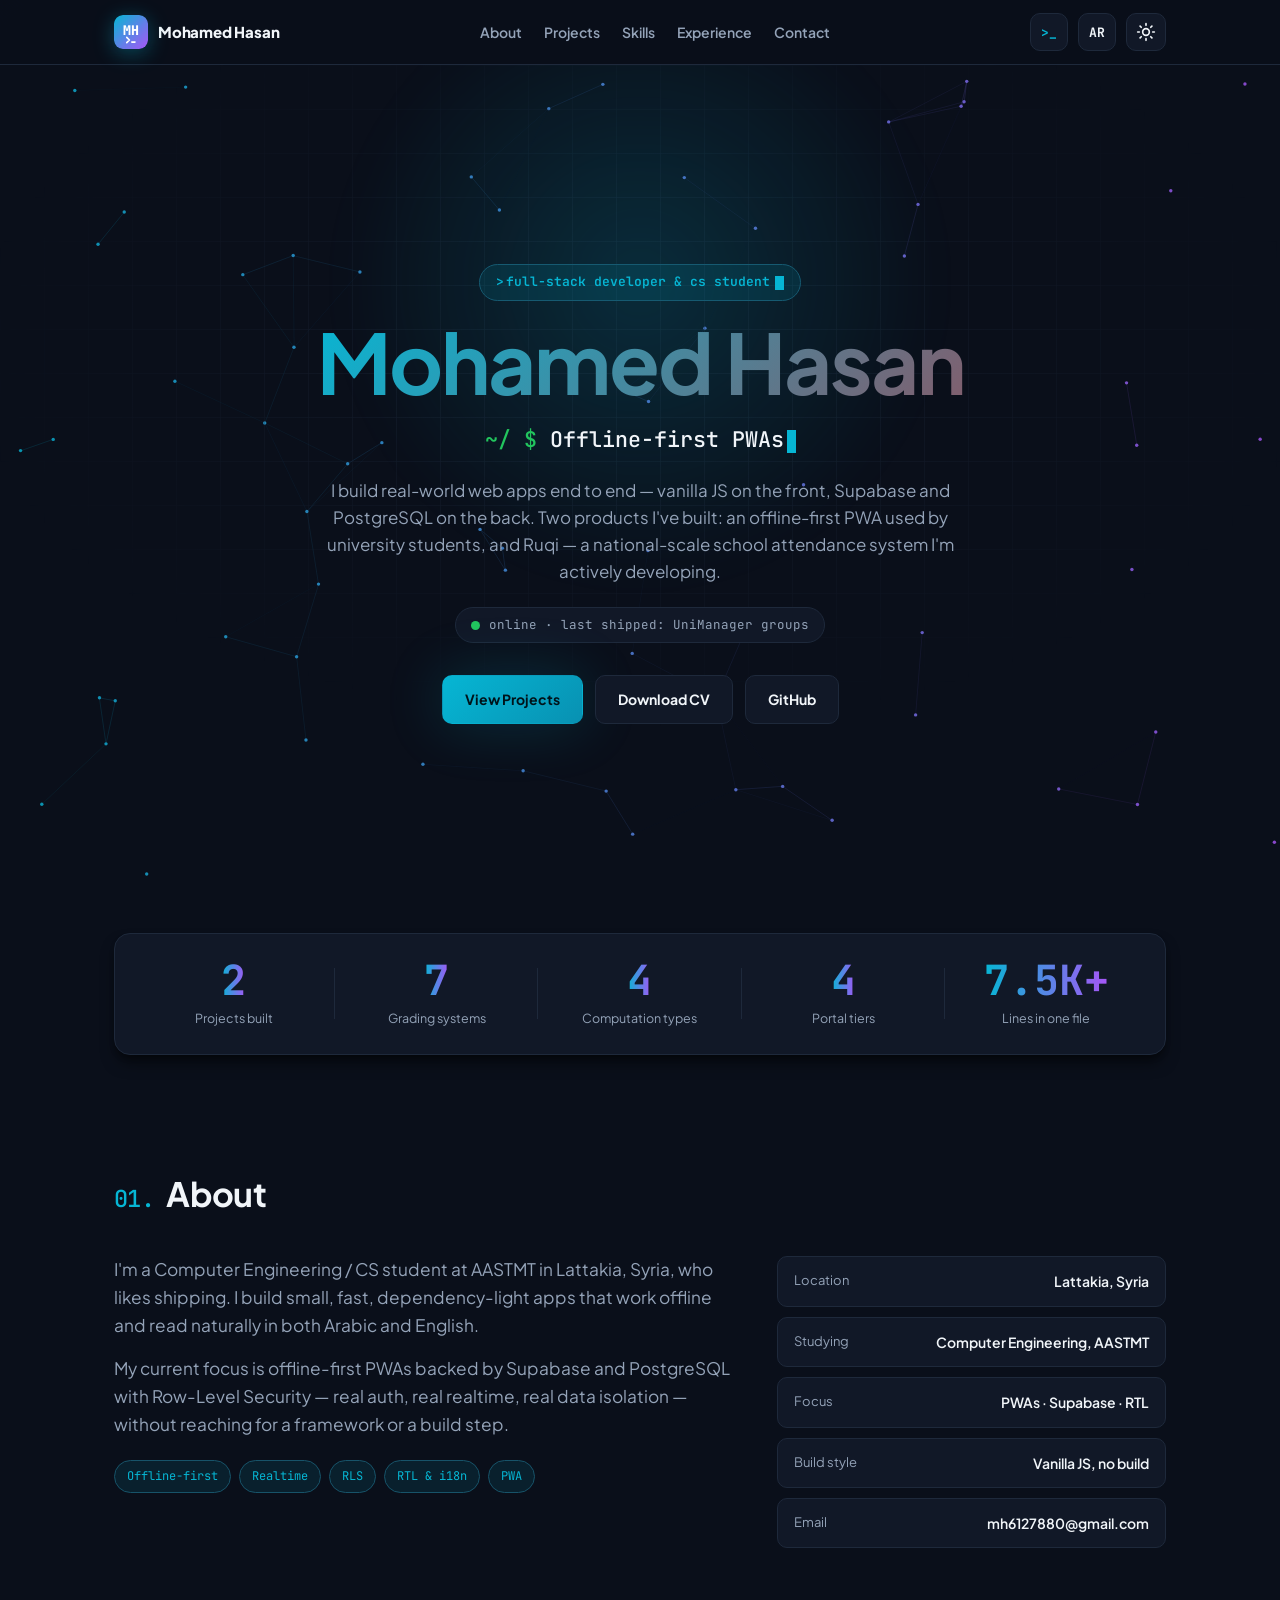
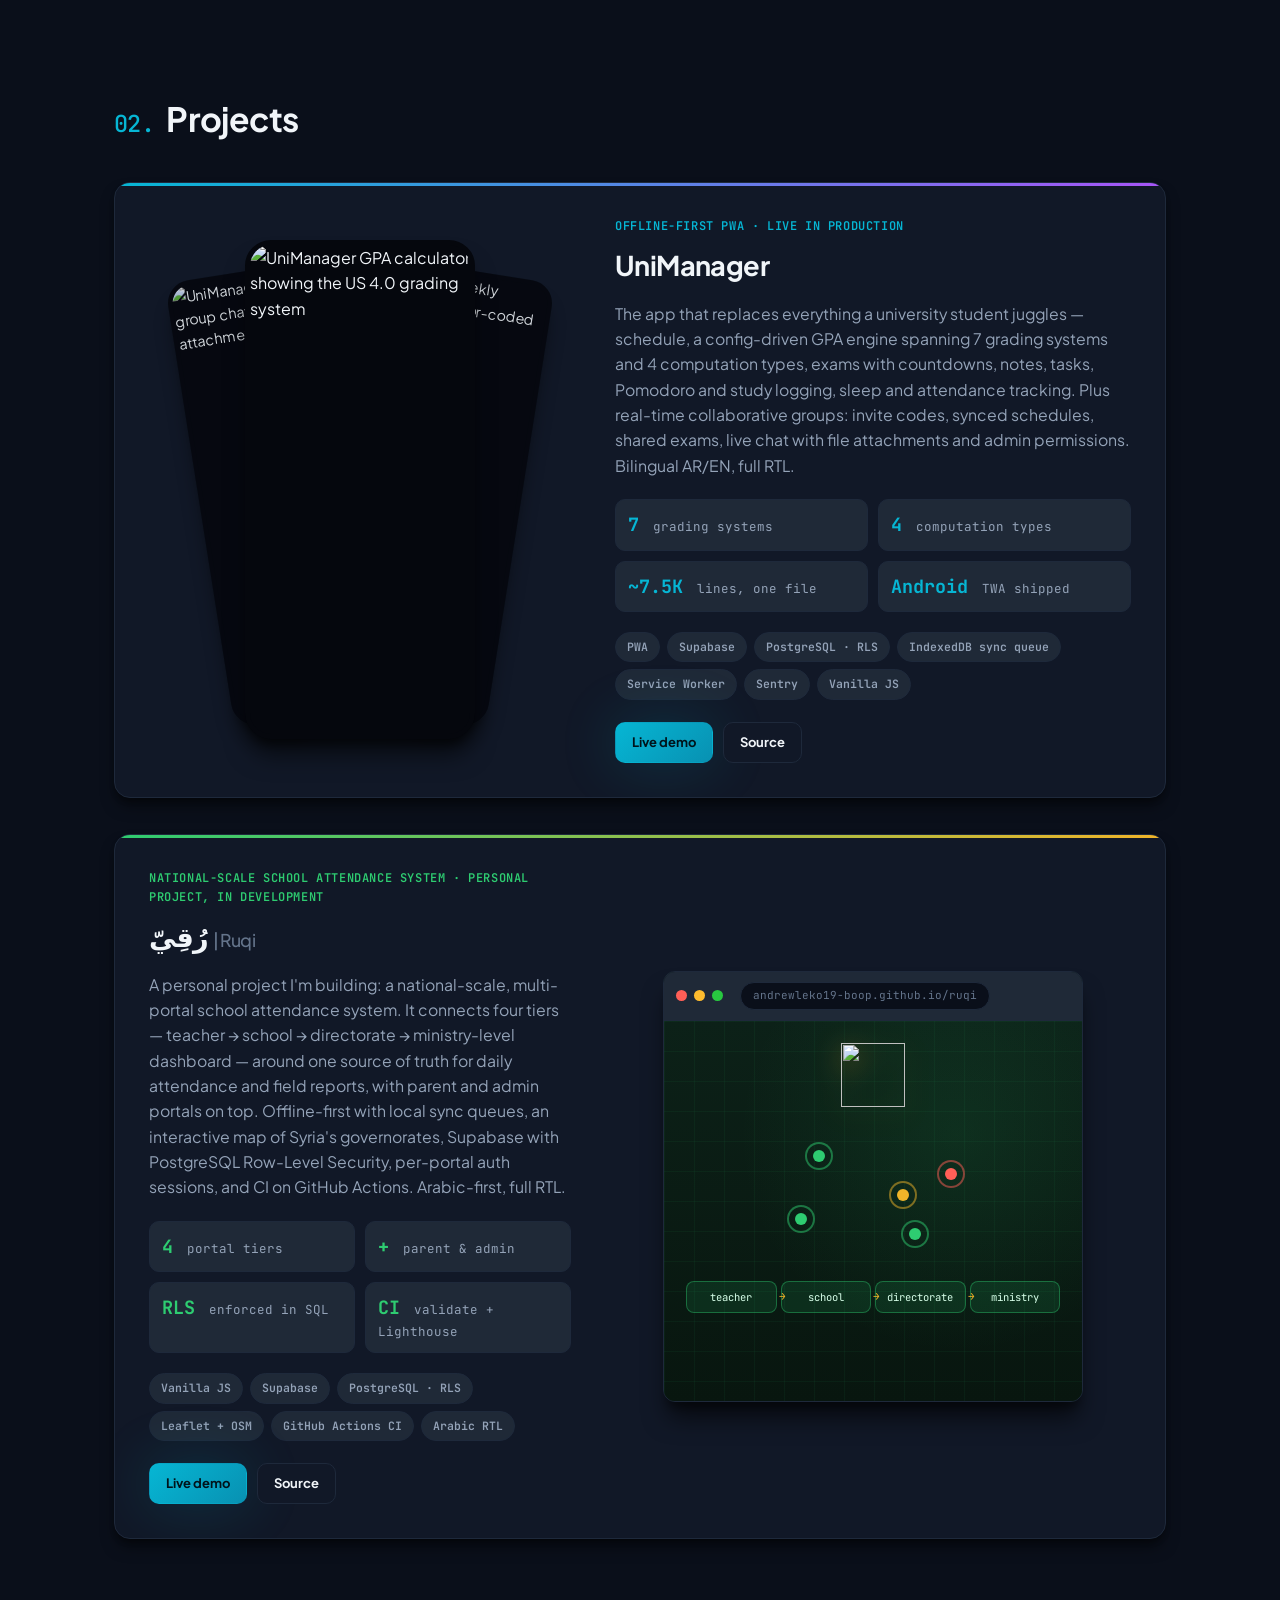
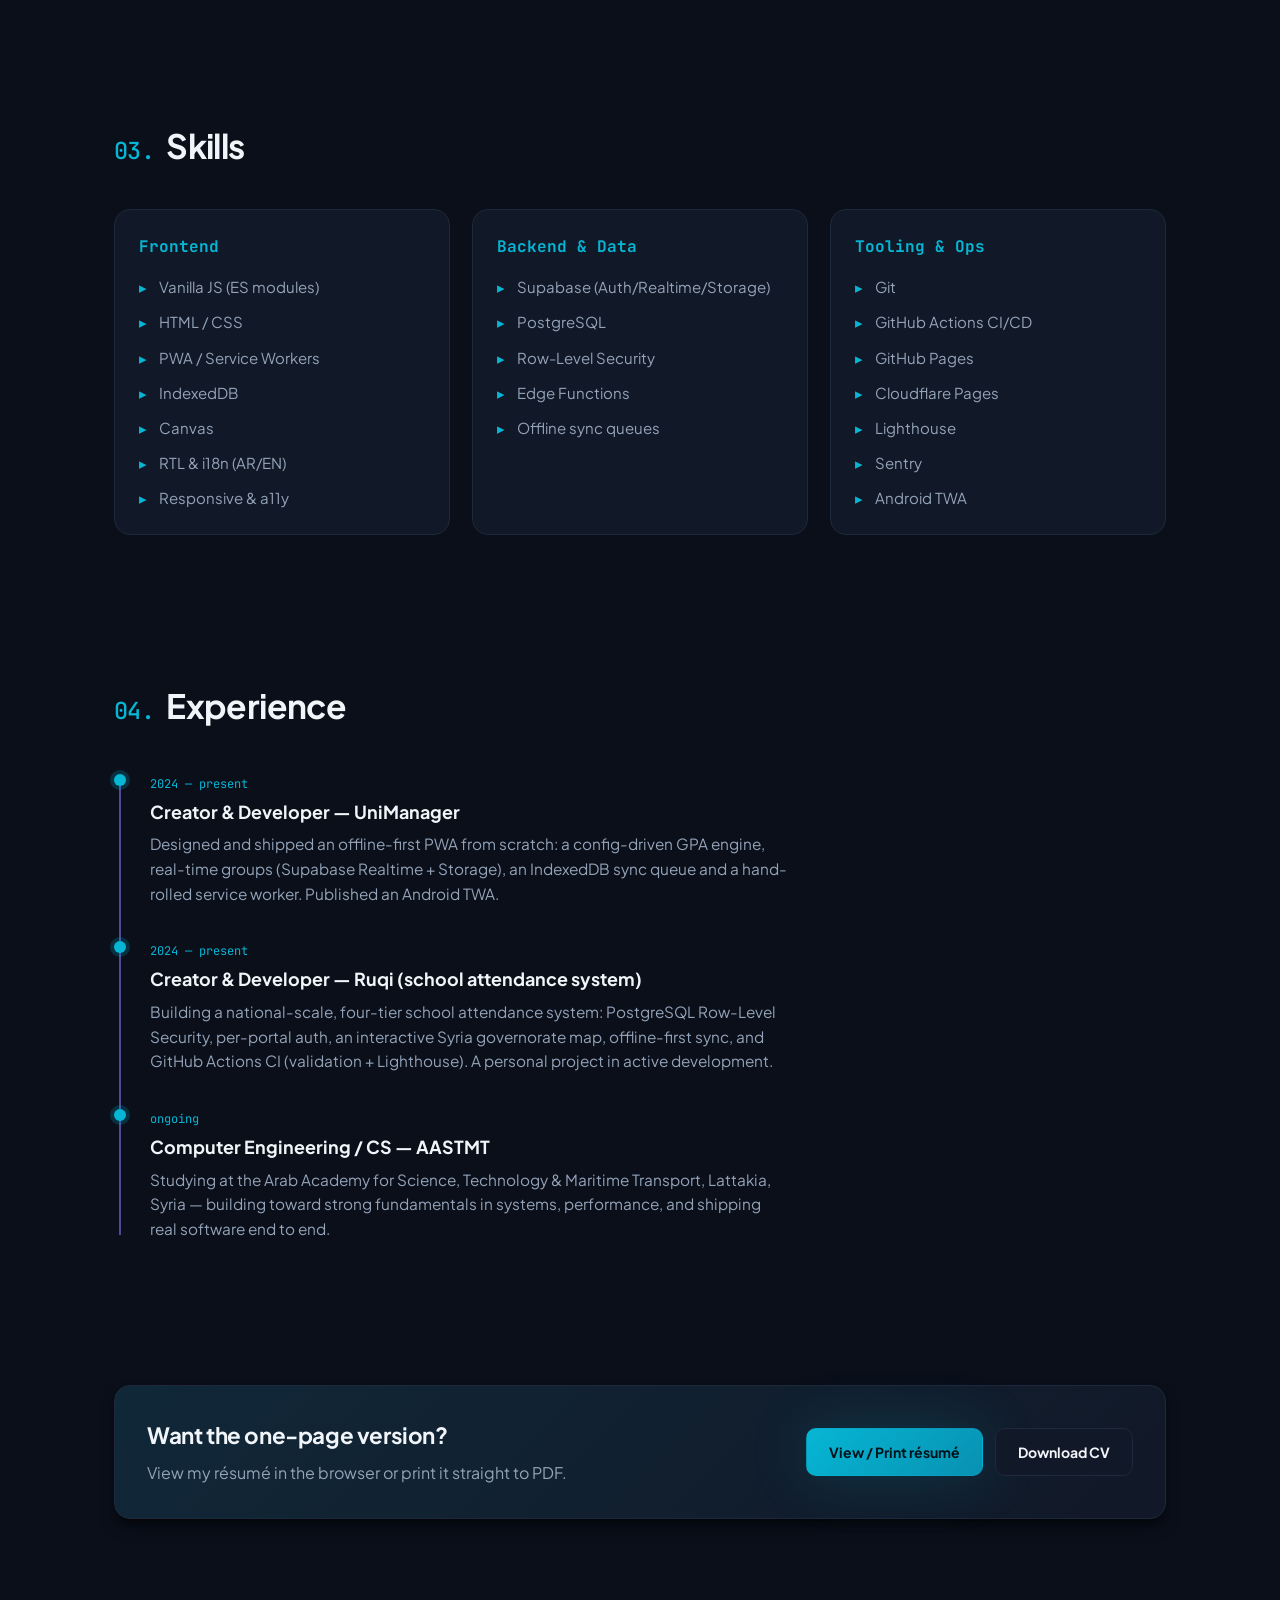
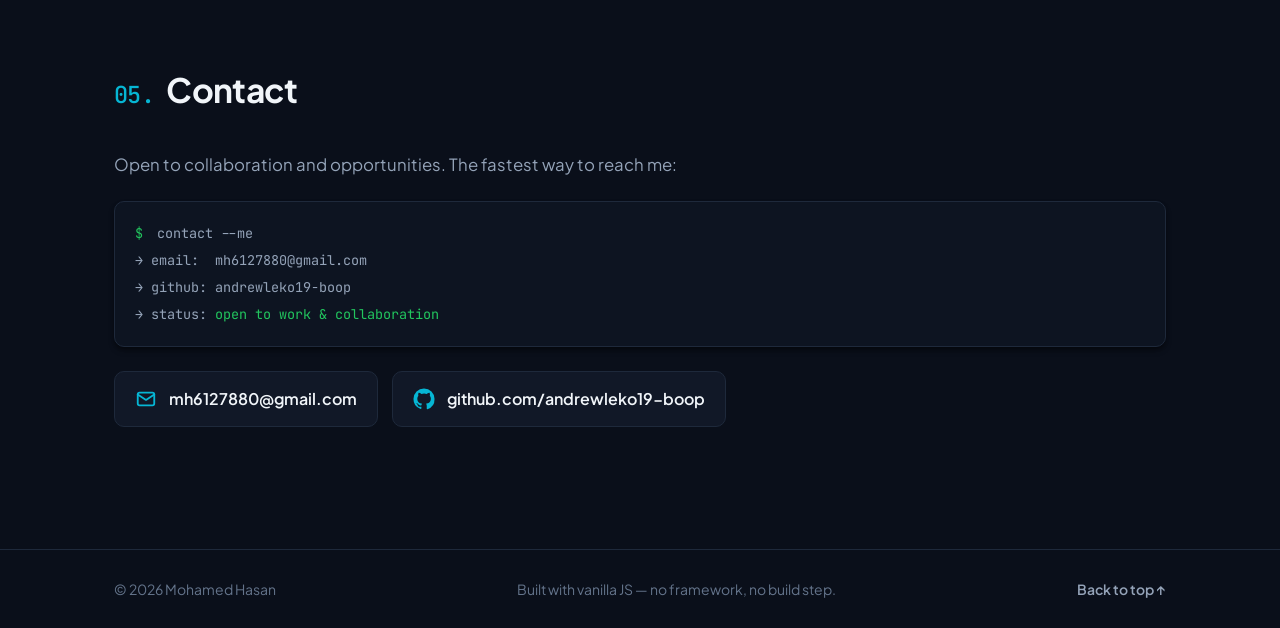
==== commit f0223387: "fix: update Ruqi links after repo rename (nsams → ruqi) The nsams repo on GitHub was renamed to "ruq" ====
--- a/index.html
+++ b/index.html
@@ -6,7 +6,7 @@
   <title>Mohamed Hasan — Full-Stack Developer</title>
   <meta name="description" content="Mohamed Hasan — Full-Stack Developer & CS student at AASTMT, Lattakia, Syria. Builds offline-first PWAs with vanilla JS, Supabase & PostgreSQL: UniManager and Ruqi (a national-scale school attendance system I'm building).">
   <meta name="author" content="Mohamed Hasan">
-  <meta name="keywords" content="Mohamed Hasan, Full-Stack Developer, Vanilla JS, Supabase, PostgreSQL, PWA, Offline-first, Syria, AASTMT, UniManager, Ruqi, NSAMS">
+  <meta name="keywords" content="Mohamed Hasan, Full-Stack Developer, Vanilla JS, Supabase, PostgreSQL, PWA, Offline-first, Syria, AASTMT, UniManager, Ruqi">
   <meta name="theme-color" content="#0a0f1a">
   <link rel="canonical" href="https://andrewleko19-boop.github.io/portfolio/">
 
@@ -225,10 +225,10 @@
           <div class="browser" aria-label="Ruqi system overview illustration" role="img">
             <div class="browser-bar">
               <span class="dot red"></span><span class="dot yellow"></span><span class="dot green"></span>
-              <span class="browser-url mono">andrewleko19-boop.github.io/nsams</span>
+              <span class="browser-url mono">andrewleko19-boop.github.io/ruqi</span>
             </div>
             <div class="browser-body ruqi-scene">
-              <img class="ruqi-eagle" src="https://raw.githubusercontent.com/andrewleko19-boop/nsams/main/icons/eagle-mark.png" alt="" aria-hidden="true" loading="lazy" decoding="async" width="64" height="64">
+              <img class="ruqi-eagle" src="https://raw.githubusercontent.com/andrewleko19-boop/ruqi/main/icons/eagle-mark.png" alt="" aria-hidden="true" loading="lazy" decoding="async" width="64" height="64">
               <div class="ruqi-map" aria-hidden="true">
                 <span class="pin pin-g" style="top:22%;left:30%"></span>
                 <span class="pin pin-a" style="top:48%;left:58%"></span>
@@ -263,8 +263,8 @@
             <li>GitHub Actions CI</li><li>Arabic RTL</li>
           </ul>
           <div class="project-links">
-            <a class="btn btn-small btn-primary magnetic" href="https://andrewleko19-boop.github.io/nsams/" target="_blank" rel="noopener" data-i18n="projects.live">Live demo</a>
-            <a class="btn btn-small btn-ghost magnetic" href="https://github.com/andrewleko19-boop/nsams" target="_blank" rel="noopener" data-i18n="projects.source">Source</a>
+            <a class="btn btn-small btn-primary magnetic" href="https://andrewleko19-boop.github.io/ruqi/" target="_blank" rel="noopener" data-i18n="projects.live">Live demo</a>
+            <a class="btn btn-small btn-ghost magnetic" href="https://github.com/andrewleko19-boop/ruqi" target="_blank" rel="noopener" data-i18n="projects.source">Source</a>
           </div>
         </div>
       </article>
